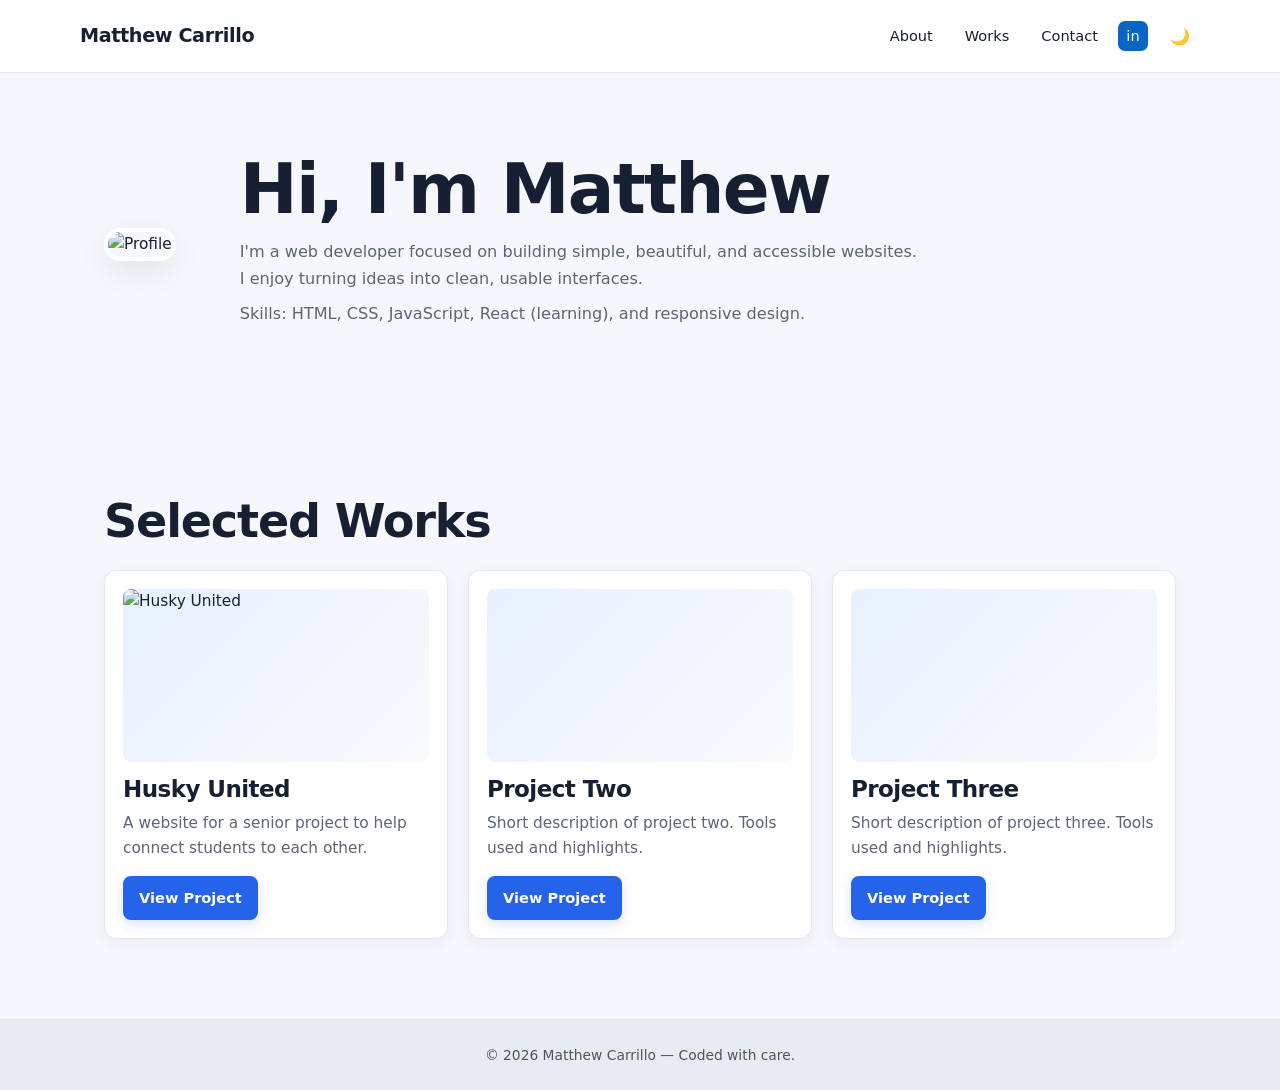
==== index.html @ 6dd51e0e "base update" ====
<!DOCTYPE html>
<html lang="en">
<head>
    <meta charset="UTF-8" />
    <meta name="viewport" content="width=device-width, initial-scale=1.0" />
    <link rel="stylesheet" href="style.css" />
    <title>Matthew Carrillo — Portfolio</title>
</head>
<body>
    <header class="site-header">
        <div class="container header-inner">
            <div class="brand">Matthew Carrillo</div>
            <button id="theme-toggle" class="theme-toggle" aria-label="Toggle theme">🌙</button>
            <button id="nav-toggle" class="nav-toggle" aria-label="Toggle navigation">
                <span class="menu-icon" aria-hidden="true">
                    <span></span>
                    <span></span>
                    <span></span>
                </span>
            </button>
            <nav id="nav-links" class="nav-links">
                <a href="about.html">About</a>
                <a href="#works">Works</a>
                <a href="#contact">Contact</a>
                <a class="linkedin-link" href="https://www.linkedin.com/in/matthew-carrillo-68a561294/" target="_blank" rel="noopener noreferrer" aria-label="LinkedIn profile"><span aria-hidden="true">in</span><span class="sr-only">LinkedIn</span></a>
            </nav>
        </div>
    </header>

    <main>
        <section id="about" class="section about">
            <div class="container about-inner">
                <div class="avatar-wrap">
                    <img src="https://placehold.co/160x160?text=Matthew" alt="Profile" />
                </div>
                <div class="about-text">
                    <h1>Hi, I'm Matthew</h1>
                    <p>I'm a web developer focused on building simple, beautiful, and accessible websites. I enjoy turning ideas into clean, usable interfaces.</p>
                    <p>Skills: HTML, CSS, JavaScript, React (learning), and responsive design.</p>
                </div>
            </div>
        </section>

        <section id="works" class="section works">
            <div class="container">
                <h2>Selected Works</h2>
                <div class="works-grid">
                    <article class="work-card">
                        <div class="work-thumb">
                            <img src="" alt="Husky United" />
                        </div>
                        <h3>Husky United</h3>
                        <p>A website for a senior project to help connect students to each other.</p>
                        <a class="btn" href="project1.html">View Project</a>
                    </article>
                    <article class="work-card">
                        <div class="work-thumb"></div>
                        <h3>Project Two</h3>
                        <p>Short description of project two. Tools used and highlights.</p>
                        <a class="btn" href="project2.html">View Project</a>
                    </article>
                    <article class="work-card">
                        <div class="work-thumb"></div>
                        <h3>Project Three</h3>
                        <p>Short description of project three. Tools used and highlights.</p>
                        <a class="btn" href="project3.html">View Project</a>
                    </article>
                </div>
            </div>
        </section>

        <!-- <section id="contact" class="section contact">
            <div class="container">    figure out how to make a email system
                <h2>Contact</h2>
                <p>If you have any questions or comments, please reach out using the form below or via email: <a href="mailto:matthewcarr1115@gmail.com">matthewcarr1115@gmail.com</a>.</p>
                <form class="contact-form" action="#" method="post" onsubmit="alert('This is a demo form.'); return false;">
                    <label>
                        <span>Name</span>
                        <input type="text" name="name" placeholder="Enter your name" required />
                    </label>
                    <label>
                        <span>Email</span>
                        <input type="email" name="email" placeholder="Enter your email" required />
                    </label>
                    <label>
                        <span>Message</span>
                        <textarea name="message" rows="5" placeholder="Write your message here" required></textarea>
                    </label>
                    <button class="btn" type="submit">Send</button>
                </form>
            </div>
        </section> -->
    </main>

    <footer class="site-footer">
        <div class="container">© <span id="year"></span> Matthew Carrillo — Coded with care.</div>
    </footer>

    <script src="java.js"></script>
    <script>
        document.getElementById('year').textContent = new Date().getFullYear();
    </script>
</body>
</html>
---- style.css ----
/* =========================================================
   MODERN TECH PORTFOLIO
   Light + Dark Theme
   Typography: Space Grotesk + Inter
   ========================================================= */


/* =========================
   COLOR SYSTEM
   ========================= */

:root {
    --bg: #f5f7fa;
    --card: #ffffff;
    --card-hover: #f8fafc;

    --accent: #2563eb;
    --accent-hover: #1d4ed8;
    --accent-soft: rgba(37, 99, 235, 0.08);

    --text: #172033;
    --muted-text: #5b6575;

    --border: #e2e8f0;
    --border-strong: #cbd5e1;

    --footer-bg: #e8ecf2;
    --footer-text: #4b5563;

    --shadow-sm: 0 4px 14px rgba(15, 23, 42, 0.05);
    --shadow-md: 0 10px 30px rgba(15, 23, 42, 0.08);

    --radius-sm: 8px;
    --radius-md: 12px;
    --radius-lg: 16px;

    --transition: 220ms ease;
}

a, a:visited {
    text-decoration: none; /* Optional: removes the underline */
    color: rgb(0, 0, 0); /* Optional: sets the link color */
}

.dark a,
.dark a:visited { /* Optional: sets the link color in dark mode */
    color: white;
}
/* =========================
   DARK THEME
   ========================= */

.dark {
    --bg: #0b1120;
    --card: #151e2e;
    --card-hover: #1a2638;

    --accent: #60a5fa;
    --accent-hover: #93c5fd;
    --accent-soft: rgba(96, 165, 250, 0.10);

    --text: #f8fafc;
    --muted-text: #b8c2d1;

    --border: #263449;
    --border-strong: #34445c;

    --footer-bg: #111827;
    --footer-text: #b8c2d1;

    --shadow-sm: 0 4px 16px rgba(0, 0, 0, 0.18);
    --shadow-md: 0 12px 35px rgba(0, 0, 0, 0.28);
}


/* =========================
   GLOBAL RESET
   ========================= */

* {
    box-sizing: border-box;
}

html,
body {
    height: 100%;
}

html {
    scroll-behavior: smooth;
    scroll-padding-top: 80px;
    font-size: clamp(14px, 1.2vw, 18px);
}

body {
    margin: 0;

    font-family:
        "Inter",
        system-ui,
        -apple-system,
        "Segoe UI",
        Roboto,
        "Helvetica Neue",
        Arial,
        sans-serif;

    background: var(--bg);
    color: var(--text);

    font-size: 1rem;
    line-height: 1.6;

    -webkit-font-smoothing: antialiased;
    text-rendering: optimizeLegibility;

    transition:
        background-color var(--transition),
        color var(--transition);
}


/* =========================
   TYPOGRAPHY
   ========================= */

h1,
h2,
h3,
h4,
.brand {
    font-family:
        "Space Grotesk",
        "Inter",
        system-ui,
        sans-serif;

    color: var(--text);
}

h1,
h2,
h3 {
    letter-spacing: -0.025em;
}

h1 {
    margin: 0 0 1rem;

    font-size: clamp(2.5rem, 6vw, 4.5rem);
    line-height: 1.05;
    font-weight: 700;
}

h2 {
    margin: 0 0 0.75rem;

    font-size: clamp(2rem, 4vw, 3rem);
    line-height: 1.1;
    font-weight: 700;
}

h3 {
    margin: 0 0 0.5rem;

    font-size: clamp(1.25rem, 2vw, 1.5rem);
    line-height: 1.2;
    font-weight: 600;
}

p {
    margin-top: 0;
}


/* =========================
   CONTAINER
   ========================= */

.container {
    width: 100%;
    max-width: 1120px;

    margin: 0 auto;
    padding: 0 24px;
}


/* =========================
   THEME TRANSITIONS
   ========================= */

html,
body,
.site-header,
.site-footer,
.work-card,
.contact-form input,
.contact-form textarea,
.nav-links,
.tech-item,
.project-photo-placeholder {
    transition:
        background-color var(--transition),
        color var(--transition),
        border-color var(--transition),
        box-shadow var(--transition);
}


/* =========================
   HEADER
   ========================= */

.site-header {
    position: sticky;
    top: 0;
    z-index: 40;

    background: rgba(255, 255, 255, 0.88);

    border-bottom: 1px solid var(--border);

    backdrop-filter: blur(14px);
    -webkit-backdrop-filter: blur(14px);
}

.dark .site-header {
    background: rgba(11, 17, 32, 0.88);
}

.header-inner {
    position: relative;

    display: flex;
    align-items: center;

    min-height: 72px;
    padding: 12px 0;
}


/* =========================
   BRAND
   ========================= */

.brand {
    color: var(--text);
    text-decoration: none;

    font-size: clamp(1.05rem, 1.5vw, 1.3rem);
    font-weight: 700;

    letter-spacing: -0.02em;
}

.brand:hover {
    color: var(--accent);
}


/* =========================
   NAVIGATION
   ========================= */

.nav-toggle {
    display: inline-flex;

    align-items: center;
    justify-content: center;

    background: transparent;
    border: 0;

    color: var(--text);

    cursor: pointer;
}

.nav-links {
    display: flex;
    gap: 8px;

    align-items: center;
}

.nav-links a {
    position: relative;

    color: var(--text);

    text-decoration: none;

    padding: 9px 12px;

    border-radius: var(--radius-sm);

    font-size: 0.95rem;
    font-weight: 500;

    transition:
        color var(--transition),
        background-color var(--transition);
}

.nav-links a:hover {
    color: var(--accent);
    background: var(--accent-soft);
}


/* =========================
   LINKEDIN
   ========================= */

.linkedin-link {
    display: inline-flex;

    align-items: center;
    justify-content: center;

    width: 30px;
    height: 30px;

    padding: 0 !important;

    border-radius: 7px !important;

    background: #0a66c2;

    color: #ffffff !important;

    font-weight: 700;
    font-size: 0.9rem;

    transition:
        transform var(--transition),
        background-color var(--transition);
}

.linkedin-link:hover {
    background: #004182 !important;
    color: #ffffff !important;

    transform: translateY(-2px);
}


/* =========================
   THEME TOGGLE
   ========================= */

.theme-toggle {
    display: inline-flex;

    align-items: center;
    justify-content: center;

    width: 40px;
    height: 40px;

    border: 0;
    border-radius: var(--radius-sm);

    background: transparent;

    color: var(--text);

    font-size: 1.05rem;

    cursor: pointer;

    transition:
        background-color var(--transition),
        color var(--transition);
}

.theme-toggle:hover {
    background: var(--accent-soft);
    color: var(--accent);
}


/* =========================
   ACCESSIBILITY
   ========================= */

.sr-only {
    position: absolute;

    width: 1px;
    height: 1px;

    padding: 0;
    margin: -1px;

    overflow: hidden;

    clip: rect(0, 0, 0, 0);

    white-space: nowrap;

    border: 0;
}


/* =========================
   SECTIONS
   ========================= */

.section {
    padding: 80px 0;
}


/* =========================
   ABOUT
   ========================= */

.about-inner {
    display: flex;

    gap: 48px;

    align-items: center;
}

.about-text {
    max-width: 70ch;
}

.about-text h1 {
    margin-bottom: 12px;
}

.about-text p {
    margin: 8px 0;

    color: var(--muted-text);

    line-height: 1.7;

    font-size: clamp(0.95rem, 1.6vw, 1.05rem);
}


/* =========================
   PROFILE IMAGE
   ========================= */

.avatar-wrap img {
    width: 200px;
    height: 200px;

    object-fit: cover;

    border-radius: var(--radius-lg);

    border: 4px solid var(--card);

    box-shadow: var(--shadow-md);

    transition:
        transform var(--transition),
        box-shadow var(--transition);
}

.avatar-wrap img:hover {
    transform: translateY(-4px);

    box-shadow:
        0 16px 35px rgba(15, 23, 42, 0.12);
}


/* =========================
   WORK / PROJECTS
   ========================= */

.works h2,
.contact h2 {
    margin-top: 0;
}

.section.works h2 {
    margin-bottom: 8px;
}

.works-grid {
    display: grid;

    grid-template-columns:
        repeat(auto-fit, minmax(240px, 1fr));

    gap: 20px;

    margin-top: 24px;
}


/* =========================
   PROJECT CARD
   ========================= */

.work-card {
    display: flex;

    flex-direction: column;

    height: 100%;

    padding: 18px;

    background: var(--card);

    border: 1px solid var(--border);

    border-radius: var(--radius-md);

    box-shadow: var(--shadow-sm);

    transition:
        transform var(--transition),
        box-shadow var(--transition),
        border-color var(--transition),
        background-color var(--transition);
}

.work-card:hover {
    transform: translateY(-5px);

    background: var(--card-hover);

    border-color: var(--border-strong);

    box-shadow: var(--shadow-md);
}


/* =========================
   PROJECT THUMBNAIL
   ========================= */

.work-thumb {
    width: 100%;

    aspect-ratio: 16 / 9;

    margin-bottom: 14px;

    border-radius: var(--radius-sm);

    background:
        linear-gradient(
            135deg,
            #e8f0ff,
            #f8fafc
        );

    overflow: hidden;
}

.dark .work-thumb {
    background:
        linear-gradient(
            135deg,
            #17263c,
            #101827
        );
}


/* =========================
   PROJECT CARD TEXT
   ========================= */

.work-card h3 {
    margin-bottom: 8px;
}

.work-card p {
    flex: 1;

    margin-bottom: 16px;

    color: var(--muted-text);

    line-height: 1.6;
}


/* =========================
   BUTTONS
   ========================= */

.btn {
    display: inline-flex;

    align-items: center;
    justify-content: center;

    width: fit-content;

    padding: 10px 16px;

    background: var(--accent);

    color: #ffffff;

    border: 0;
    border-radius: var(--radius-sm);

    text-decoration: none;

    font-size: 0.95rem;
    font-weight: 600;

    cursor: pointer;

    box-shadow:
        0 4px 12px rgba(37, 99, 235, 0.18);

    transition:
        background-color var(--transition),
        transform var(--transition),
        box-shadow var(--transition);
}

.btn:hover {
    background: var(--accent-hover);

    transform: translateY(-2px);

    box-shadow:
        0 8px 18px rgba(37, 99, 235, 0.22);
}

.btn:active {
    transform: translateY(0);
}


/* =========================
   CONTACT
   ========================= */

.contact .container {
    text-align: center;
}

.contact-form {
    display: flex;

    flex-direction: column;

    align-items: stretch;

    gap: 14px;

    max-width: 62ch;

    margin: 20px auto 0;

    padding: 0 8px;
}

.contact-form label {
    display: flex;

    flex-direction: column;

    align-items: flex-start;

    gap: 6px;

    color: var(--text);

    font-size: 0.95rem;
    font-weight: 500;
}

.contact-form input,
.contact-form textarea {
    width: 100%;

    padding: 12px 14px;

    background: var(--card);

    color: var(--text);

    border: 1px solid var(--border-strong);

    border-radius: var(--radius-sm);

    font-family: inherit;
    font-size: 1rem;

    outline: none;

    transition:
        border-color var(--transition),
        box-shadow var(--transition),
        background-color var(--transition);
}

.contact-form textarea {
    min-height: 140px;

    resize: vertical;
}

.contact-form input::placeholder,
.contact-form textarea::placeholder {
    color: var(--muted-text);

    opacity: 0.7;
}

.contact-form input:focus,
.contact-form textarea:focus {
    border-color: var(--accent);

    box-shadow:
        0 0 0 3px var(--accent-soft);
}


/* =========================
   TECHNOLOGIES
   ========================= */

.tech-list {
    display: flex;

    flex-wrap: wrap;

    gap: 8px;

    margin: 16px 0;

    padding: 0;

    list-style: none;
}

.tech-item {
    display: inline-flex;

    align-items: center;

    padding: 7px 12px;

    background: var(--accent-soft);

    color: var(--text);

    border: 1px solid rgba(37, 99, 235, 0.12);

    border-radius: 999px;

    font-size: 0.88rem;
    font-weight: 500;
}

.dark .tech-item {
    border-color: rgba(96, 165, 250, 0.16);
}


/* =========================
   PROJECT DETAIL
   ========================= */

.project-detail {
    display: grid;

    grid-template-columns:
        minmax(0, 1.2fr)
        minmax(220px, 0.8fr);

    gap: 40px;

    align-items: center;

    margin-top: 28px;
}

.project-photo-placeholder {
    width: 100%;

    aspect-ratio: 16 / 9;

    background: var(--card);

    border: 2px dashed var(--border-strong);

    border-radius: var(--radius-md);
}

.project-blurb {
    margin: 0 0 20px;

    color: var(--muted-text);

    font-size: 0.95rem;

    line-height: 1.7;
}


/* =========================
   FOOTER
   ========================= */

.site-footer {
    padding: 24px 0;

    text-align: center;

    background: var(--footer-bg);

    color: var(--footer-text);

    border-top: 1px solid var(--border);

    font-size: 0.9rem;
}


/* =========================
   HAMBURGER MENU
   ========================= */

.menu-icon {
    display: inline-block;

    position: relative;

    width: 22px;
    height: 18px;
}

.menu-icon span {
    position: absolute;

    left: 0;
    right: 0;

    display: block;

    height: 2px;

    background: var(--text);

    border-radius: 2px;

    transition:
        transform var(--transition),
        opacity 180ms ease,
        top var(--transition);
}

.menu-icon span:nth-child(1) {
    top: 0;
}

.menu-icon span:nth-child(2) {
    top: 8px;
}

.menu-icon span:nth-child(3) {
    top: 16px;
}

.nav-toggle.open .menu-icon span:nth-child(1) {
    transform: translateY(8px) rotate(45deg);
}

.nav-toggle.open .menu-icon span:nth-child(2) {
    opacity: 0;
}

.nav-toggle.open .menu-icon span:nth-child(3) {
    transform: translateY(-8px) rotate(-45deg);
}


/* =========================
   TABLET
   ========================= */

@media (min-width: 700px) and (max-width: 999px) {

    #nav-links {
        display: flex;

        flex-direction: row;
    }

    .nav-toggle {
        display: none;
    }

    .nav-links {
        order: 2;

        margin-left: auto;

        align-items: center;
    }

    .theme-toggle {
        order: 3;

        margin-left: 12px;
    }

    .about-inner {
        align-items: flex-start;

        text-align: left;
    }

    .works-grid {
        grid-template-columns: repeat(2, 1fr);
    }

    .avatar-wrap img {
        width: 200px;
        height: 200px;
    }
}


/* =========================
   DESKTOP
   ========================= */

@media (min-width: 1000px) {

    #nav-links {
        display: flex;

        flex-direction: row;
    }

    .nav-toggle {
        display: none;
    }

    .nav-links {
        order: 2;

        margin-left: auto;

        align-items: center;
    }

    .theme-toggle {
        order: 3;

        margin-left: 12px;
    }

    .about-inner {
        gap: 64px;
    }

    .works-grid {
        grid-template-columns: repeat(3, 1fr);
    }

    .avatar-wrap img {
        width: 240px;
        height: 240px;
    }
}


/* =========================
   MOBILE
   ========================= */

@media (max-width: 699px) {

    .container {
        padding: 0 18px;
    }

    .section {
        padding: 64px 0;
    }

    .about-inner {
        flex-direction: column;

        align-items: center;

        text-align: center;
    }

    .about-text {
        padding-top: 12px;
    }

    .avatar-wrap img {
        width: 130px;
        height: 130px;
    }

    .site-header {
        padding: 8px 0;
    }

    .header-inner {
        min-height: 64px;

        padding: 0 8px;
    }

    .nav-toggle {
        position: absolute;

        right: 8px;
        top: 50%;

        transform: translateY(-50%);

        z-index: 60;

        width: 46px;
        height: 46px;

        border-radius: var(--radius-sm);

        font-size: 1.5rem;
    }

    .theme-toggle {
        position: absolute;

        right: 64px;
        top: 50%;

        transform: translateY(-50%);

        width: 40px;
        height: 40px;
    }

    #nav-links {
        position: absolute;

        left: 0;
        right: 0;
        top: 100%;

        display: flex;

        flex-direction: column;

        width: 100%;

        max-height: 0;

        padding: 0;

        overflow: hidden;

        opacity: 0;

        transform: translateY(-6px);

        background: var(--card);

        border-bottom: 1px solid var(--border);

        box-shadow: var(--shadow-md);

        z-index: 50;

        transition:
            max-height var(--transition),
            opacity var(--transition),
            transform var(--transition);
    }

    #nav-links.open {
        max-height: 420px;

        padding: 12px 0;

        opacity: 1;

        transform: translateY(0);
    }

    .nav-links a {
        display: block;

        width: 100%;

        padding: 14px 20px;

        font-size: 1rem;
    }

    .nav-links a.linkedin-link {
        display: inline-flex;

        width: 30px;

        align-self: center;

        padding: 0 !important;
    }

    .works-grid {
        grid-template-columns: 1fr;
    }

    .contact .container {
        padding: 0 18px;

        text-align: center;
    }

    .site-header.nav-open .brand {
        display: none;
    }

    .project-detail {
        grid-template-columns: 1fr;

        gap: 24px;
    }

    h1 {
        font-size: clamp(2.35rem, 12vw, 3.2rem);
    }
}


/* =========================
   DARK MODE REFINEMENTS
   ========================= */

.dark .work-card {
    box-shadow: var(--shadow-sm);
}

.dark .work-card:hover {
    box-shadow: var(--shadow-md);
}

.dark .nav-links a:hover {
    background: var(--accent-soft);

    color: var(--accent);
}


/* =========================
   REDUCED MOTION
   ========================= */

@media (prefers-reduced-motion: reduce) {

    html {
        scroll-behavior: auto;
    }

    *,
    *::before,
    *::after {
        transition-duration: 0.01ms !important;
        animation-duration: 0.01ms !important;
        animation-iteration-count: 1 !important;
    }
}
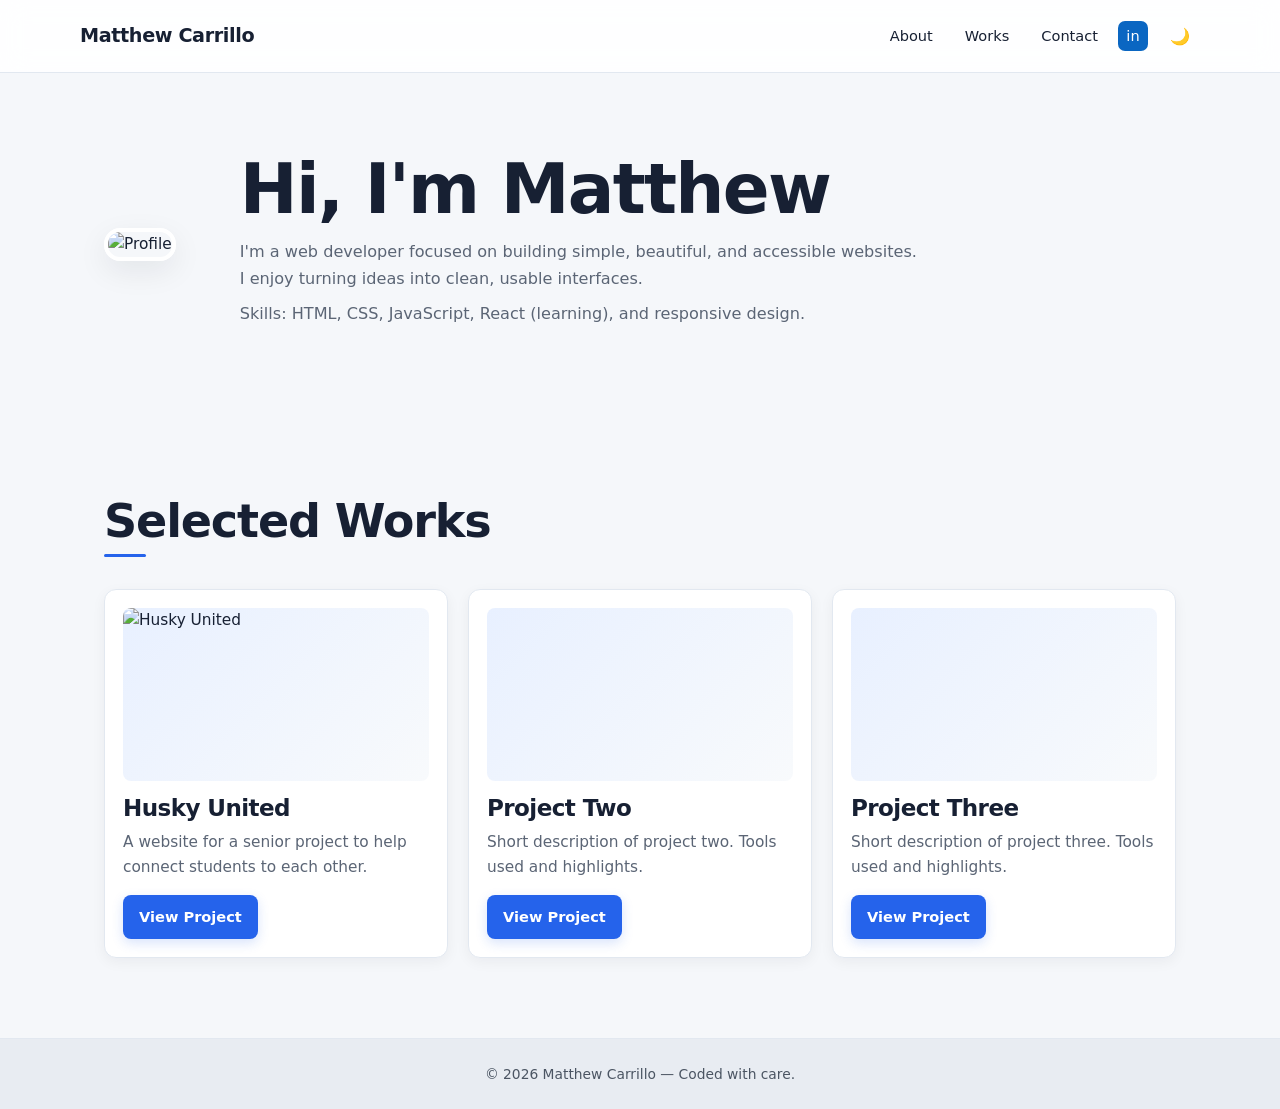
==== commit fa4c357a: "prettier fix" ====
--- a/index.html
+++ b/index.html
@@ -1,75 +1,110 @@
-<!DOCTYPE html>
+<!doctype html>
 <html lang="en">
-<head>
+  <head>
     <meta charset="UTF-8" />
     <meta name="viewport" content="width=device-width, initial-scale=1.0" />
     <link rel="stylesheet" href="style.css" />
     <title>Matthew Carrillo — Portfolio</title>
-</head>
-<body>
+  </head>
+  <body>
     <header class="site-header">
-        <div class="container header-inner">
-            <div class="brand">Matthew Carrillo</div>
-            <button id="theme-toggle" class="theme-toggle" aria-label="Toggle theme">🌙</button>
-            <button id="nav-toggle" class="nav-toggle" aria-label="Toggle navigation">
-                <span class="menu-icon" aria-hidden="true">
-                    <span></span>
-                    <span></span>
-                    <span></span>
-                </span>
-            </button>
-            <nav id="nav-links" class="nav-links">
-                <a href="about.html">About</a>
-                <a href="#works">Works</a>
-                <a href="#contact">Contact</a>
-                <a class="linkedin-link" href="https://www.linkedin.com/in/matthew-carrillo-68a561294/" target="_blank" rel="noopener noreferrer" aria-label="LinkedIn profile"><span aria-hidden="true">in</span><span class="sr-only">LinkedIn</span></a>
-            </nav>
-        </div>
+      <div class="container header-inner">
+        <div class="brand">Matthew Carrillo</div>
+        <button
+          id="theme-toggle"
+          class="theme-toggle"
+          aria-label="Toggle theme"
+        >
+          🌙
+        </button>
+        <button
+          id="nav-toggle"
+          class="nav-toggle"
+          aria-label="Toggle navigation"
+        >
+          <span class="menu-icon" aria-hidden="true">
+            <span></span>
+            <span></span>
+            <span></span>
+          </span>
+        </button>
+        <nav id="nav-links" class="nav-links">
+          <a href="about.html">About</a>
+          <a href="#works">Works</a>
+          <a href="#contact">Contact</a>
+          <a
+            class="linkedin-link"
+            href="https://www.linkedin.com/in/matthew-carrillo-68a561294/"
+            target="_blank"
+            rel="noopener noreferrer"
+            aria-label="LinkedIn profile"
+            ><span aria-hidden="true">in</span
+            ><span class="sr-only">LinkedIn</span></a
+          >
+        </nav>
+      </div>
     </header>
 
     <main>
-        <section id="about" class="section about">
-            <div class="container about-inner">
-                <div class="avatar-wrap">
-                    <img src="https://placehold.co/160x160?text=Matthew" alt="Profile" />
-                </div>
-                <div class="about-text">
-                    <h1>Hi, I'm Matthew</h1>
-                    <p>I'm a web developer focused on building simple, beautiful, and accessible websites. I enjoy turning ideas into clean, usable interfaces.</p>
-                    <p>Skills: HTML, CSS, JavaScript, React (learning), and responsive design.</p>
-                </div>
-            </div>
-        </section>
+      <section id="about" class="section about">
+        <div class="container about-inner">
+          <div class="avatar-wrap">
+            <img
+              src="https://placehold.co/160x160?text=Matthew"
+              alt="Profile"
+            />
+          </div>
+          <div class="about-text">
+            <h1>Hi, I'm Matthew</h1>
+            <p>
+              I'm a web developer focused on building simple, beautiful, and
+              accessible websites. I enjoy turning ideas into clean, usable
+              interfaces.
+            </p>
+            <p>
+              Skills: HTML, CSS, JavaScript, React (learning), and responsive
+              design.
+            </p>
+          </div>
+        </div>
+      </section>
 
-        <section id="works" class="section works">
-            <div class="container">
-                <h2>Selected Works</h2>
-                <div class="works-grid">
-                    <article class="work-card">
-                        <div class="work-thumb">
-                            <img src="" alt="Husky United" />
-                        </div>
-                        <h3>Husky United</h3>
-                        <p>A website for a senior project to help connect students to each other.</p>
-                        <a class="btn" href="project1.html">View Project</a>
-                    </article>
-                    <article class="work-card">
-                        <div class="work-thumb"></div>
-                        <h3>Project Two</h3>
-                        <p>Short description of project two. Tools used and highlights.</p>
-                        <a class="btn" href="project2.html">View Project</a>
-                    </article>
-                    <article class="work-card">
-                        <div class="work-thumb"></div>
-                        <h3>Project Three</h3>
-                        <p>Short description of project three. Tools used and highlights.</p>
-                        <a class="btn" href="project3.html">View Project</a>
-                    </article>
-                </div>
-            </div>
-        </section>
+      <section id="works" class="section works">
+        <div class="container">
+          <h2>Selected Works</h2>
+          <div class="works-grid">
+            <article class="work-card">
+              <div class="work-thumb">
+                <img src="" alt="Husky United" />
+              </div>
+              <h3>Husky United</h3>
+              <p>
+                A website for a senior project to help connect students to each
+                other.
+              </p>
+              <a class="btn" href="project1.html">View Project</a>
+            </article>
+            <article class="work-card">
+              <div class="work-thumb"></div>
+              <h3>Project Two</h3>
+              <p>
+                Short description of project two. Tools used and highlights.
+              </p>
+              <a class="btn" href="project2.html">View Project</a>
+            </article>
+            <article class="work-card">
+              <div class="work-thumb"></div>
+              <h3>Project Three</h3>
+              <p>
+                Short description of project three. Tools used and highlights.
+              </p>
+              <a class="btn" href="project3.html">View Project</a>
+            </article>
+          </div>
+        </div>
+      </section>
 
-        <!-- <section id="contact" class="section contact">
+      <!-- <section id="contact" class="section contact">
             <div class="container">    figure out how to make a email system
                 <h2>Contact</h2>
                 <p>If you have any questions or comments, please reach out using the form below or via email: <a href="mailto:matthewcarr1115@gmail.com">matthewcarr1115@gmail.com</a>.</p>
@@ -93,12 +128,14 @@
     </main>
 
     <footer class="site-footer">
-        <div class="container">© <span id="year"></span> Matthew Carrillo — Coded with care.</div>
+      <div class="container">
+        © <span id="year"></span> Matthew Carrillo — Coded with care.
+      </div>
     </footer>
 
     <script src="java.js"></script>
     <script>
-        document.getElementById('year').textContent = new Date().getFullYear();
+      document.getElementById("year").textContent = new Date().getFullYear();
     </script>
-</body>
-</html>+  </body>
+</html>
--- a/style.css
+++ b/style.css
@@ -1,195 +1,213 @@
-
 /* =========================================================
    MODERN TECH PORTFOLIO
    Light + Dark Theme
    Typography: Space Grotesk + Inter
    ========================================================= */
 
-
-/* =========================
+/* =========================================================
    COLOR SYSTEM
-   ========================= */
+   ========================================================= */
 
 :root {
-    --bg: #f5f7fa;
-    --card: #ffffff;
-    --card-hover: #f8fafc;
-
-    --accent: #2563eb;
-    --accent-hover: #1d4ed8;
-    --accent-soft: rgba(37, 99, 235, 0.08);
-
-    --text: #172033;
-    --muted-text: #5b6575;
-
-    --border: #e2e8f0;
-    --border-strong: #cbd5e1;
-
-    --footer-bg: #e8ecf2;
-    --footer-text: #4b5563;
-
-    --shadow-sm: 0 4px 14px rgba(15, 23, 42, 0.05);
-    --shadow-md: 0 10px 30px rgba(15, 23, 42, 0.08);
-
-    --radius-sm: 8px;
-    --radius-md: 12px;
-    --radius-lg: 16px;
-
-    --transition: 220ms ease;
-}
-
-a, a:visited {
-    text-decoration: none; /* Optional: removes the underline */
-    color: rgb(0, 0, 0); /* Optional: sets the link color */
+  --bg: #f5f7fa;
+  --card: #ffffff;
+  --card-hover: #f8fafc;
+
+  --accent: #2563eb;
+  --accent-hover: #1d4ed8;
+  --accent-soft: rgba(37, 99, 235, 0.08);
+
+  --text: #172033;
+  --muted-text: #5b6575;
+
+  --border: #e2e8f0;
+  --border-strong: #cbd5e1;
+
+  --footer-bg: #e8ecf2;
+  --footer-text: #4b5563;
+
+  --shadow-sm: 0 4px 14px rgba(15, 23, 42, 0.05);
+  --shadow-md: 0 10px 30px rgba(15, 23, 42, 0.08);
+
+  --radius-sm: 8px;
+  --radius-md: 12px;
+  --radius-lg: 16px;
+
+  --transition: 220ms ease;
+}
+
+/* =========================================================
+   LINKS
+   ========================================================= */
+
+a,
+a:visited {
+  text-decoration: none;
+  color: #000000;
 }
 
 .dark a,
-.dark a:visited { /* Optional: sets the link color in dark mode */
-    color: white;
-}
-/* =========================
+.dark a:visited {
+  color: #ffffff;
+}
+
+/* =========================================================
    DARK THEME
-   ========================= */
+   ========================================================= */
 
 .dark {
-    --bg: #0b1120;
-    --card: #151e2e;
-    --card-hover: #1a2638;
-
-    --accent: #60a5fa;
-    --accent-hover: #93c5fd;
-    --accent-soft: rgba(96, 165, 250, 0.10);
-
-    --text: #f8fafc;
-    --muted-text: #b8c2d1;
-
-    --border: #263449;
-    --border-strong: #34445c;
-
-    --footer-bg: #111827;
-    --footer-text: #b8c2d1;
-
-    --shadow-sm: 0 4px 16px rgba(0, 0, 0, 0.18);
-    --shadow-md: 0 12px 35px rgba(0, 0, 0, 0.28);
-}
-
-
-/* =========================
+  --bg: #0b1120;
+  --card: #151e2e;
+  --card-hover: #1a2638;
+
+  --accent: #60a5fa;
+  --accent-hover: #93c5fd;
+  --accent-soft: rgba(96, 165, 250, 0.1);
+
+  --text: #f8fafc;
+  --muted-text: #b8c2d1;
+
+  --border: #263449;
+  --border-strong: #34445c;
+
+  --footer-bg: #111827;
+  --footer-text: #b8c2d1;
+
+  --shadow-sm: 0 4px 16px rgba(0, 0, 0, 0.18);
+  --shadow-md: 0 12px 35px rgba(0, 0, 0, 0.28);
+}
+
+/* =========================================================
    GLOBAL RESET
-   ========================= */
+   ========================================================= */
 
 * {
-    box-sizing: border-box;
+  box-sizing: border-box;
 }
 
 html,
 body {
-    height: 100%;
+  height: 100%;
 }
 
 html {
-    scroll-behavior: smooth;
-    scroll-padding-top: 80px;
-    font-size: clamp(14px, 1.2vw, 18px);
+  scroll-behavior: smooth;
+  scroll-padding-top: 80px;
+  font-size: clamp(14px, 1.2vw, 18px);
 }
 
 body {
-    margin: 0;
-
-    font-family:
-        "Inter",
-        system-ui,
-        -apple-system,
-        "Segoe UI",
-        Roboto,
-        "Helvetica Neue",
-        Arial,
-        sans-serif;
-
-    background: var(--bg);
-    color: var(--text);
-
-    font-size: 1rem;
-    line-height: 1.6;
-
-    -webkit-font-smoothing: antialiased;
-    text-rendering: optimizeLegibility;
-
-    transition:
-        background-color var(--transition),
-        color var(--transition);
-}
-
-
-/* =========================
+  margin: 0;
+
+  font-family:
+    "Inter",
+    system-ui,
+    -apple-system,
+    "Segoe UI",
+    Roboto,
+    "Helvetica Neue",
+    Arial,
+    sans-serif;
+
+  background: var(--bg);
+  color: var(--text);
+
+  font-size: 1rem;
+  line-height: 1.6;
+
+  -webkit-font-smoothing: antialiased;
+  text-rendering: optimizeLegibility;
+
+  transition:
+    background-color var(--transition),
+    color var(--transition);
+}
+
+/* =========================================
+   STICKY FOOTER
+   Keeps the footer at the bottom of
+   short pages, including mobile.
+   ========================================= */
+
+html,
+body {
+    min-height: 100%;
+}
+
+body {
+    min-height: 100vh;
+    display: flex;
+    flex-direction: column;
+}
+
+main {
+    flex: 1;
+}
+
+
+/* =========================================================
    TYPOGRAPHY
-   ========================= */
+   ========================================================= */
 
 h1,
 h2,
 h3,
 h4,
 .brand {
-    font-family:
-        "Space Grotesk",
-        "Inter",
-        system-ui,
-        sans-serif;
-
-    color: var(--text);
+  font-family: "Space Grotesk", "Inter", system-ui, sans-serif;
+
+  color: var(--text);
 }
 
 h1,
 h2,
 h3 {
-    letter-spacing: -0.025em;
+  letter-spacing: -0.025em;
 }
 
 h1 {
-    margin: 0 0 1rem;
-
-    font-size: clamp(2.5rem, 6vw, 4.5rem);
-    line-height: 1.05;
-    font-weight: 700;
+  margin: 0 0 1rem;
+
+  font-size: clamp(2.5rem, 6vw, 4.5rem);
+  line-height: 1.05;
+  font-weight: 700;
 }
 
 h2 {
-    margin: 0 0 0.75rem;
-
-    font-size: clamp(2rem, 4vw, 3rem);
-    line-height: 1.1;
-    font-weight: 700;
+  margin: 0 0 0.75rem;
+
+  font-size: clamp(2rem, 4vw, 3rem);
+  line-height: 1.1;
+  font-weight: 700;
 }
 
 h3 {
-    margin: 0 0 0.5rem;
-
-    font-size: clamp(1.25rem, 2vw, 1.5rem);
-    line-height: 1.2;
-    font-weight: 600;
+  margin: 0 0 0.5rem;
+
+  font-size: clamp(1.25rem, 2vw, 1.5rem);
+  line-height: 1.2;
+  font-weight: 600;
 }
 
 p {
-    margin-top: 0;
-}
-
-
-/* =========================
+  margin-top: 0;
+}
+
+/* =========================================================
    CONTAINER
-   ========================= */
+   ========================================================= */
 
 .container {
-    width: 100%;
-    max-width: 1120px;
-
-    margin: 0 auto;
-    padding: 0 24px;
-}
-
-
-/* =========================
+  width: 100%;
+  max-width: 1120px;
+
+  margin: 0 auto;
+  padding: 0 24px;
+}
+
+/* =========================================================
    THEME TRANSITIONS
-   ========================= */
+   ========================================================= */
 
 html,
 body,
@@ -201,982 +219,1581 @@
 .nav-links,
 .tech-item,
 .project-photo-placeholder {
-    transition:
-        background-color var(--transition),
-        color var(--transition),
-        border-color var(--transition),
-        box-shadow var(--transition);
-}
-
-
-/* =========================
+  transition:
+    background-color var(--transition),
+    color var(--transition),
+    border-color var(--transition),
+    box-shadow var(--transition);
+}
+
+/* =========================================================
    HEADER
-   ========================= */
+   ========================================================= */
 
 .site-header {
-    position: sticky;
-    top: 0;
-    z-index: 40;
-
-    background: rgba(255, 255, 255, 0.88);
-
-    border-bottom: 1px solid var(--border);
-
-    backdrop-filter: blur(14px);
-    -webkit-backdrop-filter: blur(14px);
+  position: sticky;
+  top: 0;
+
+  z-index: 40;
+
+  background: rgba(255, 255, 255, 0.88);
+
+  border-bottom: 1px solid var(--border);
+
+  backdrop-filter: blur(14px);
+  -webkit-backdrop-filter: blur(14px);
 }
 
 .dark .site-header {
-    background: rgba(11, 17, 32, 0.88);
+  background: rgba(11, 17, 32, 0.88);
 }
 
 .header-inner {
-    position: relative;
-
+  position: relative;
+
+  display: flex;
+  align-items: center;
+
+  min-height: 72px;
+  padding: 12px 0;
+}
+
+/* =========================================================
+   BRAND
+   ========================================================= */
+
+.brand {
+  color: var(--text);
+
+  text-decoration: none;
+
+  font-size: clamp(1.05rem, 1.5vw, 1.3rem);
+  font-weight: 700;
+
+  letter-spacing: -0.02em;
+
+  transition: color var(--transition);
+}
+
+.brand:hover {
+  color: var(--accent);
+}
+
+/* =========================================================
+   NAVIGATION
+   ========================================================= */
+
+.nav-toggle {
+  display: inline-flex;
+
+  align-items: center;
+  justify-content: center;
+
+  background: transparent;
+  border: 0;
+
+  color: var(--text);
+
+  cursor: pointer;
+}
+
+.nav-links {
+  display: flex;
+
+  gap: 8px;
+
+  align-items: center;
+}
+
+.nav-links a {
+  position: relative;
+
+  color: var(--text);
+
+  text-decoration: none;
+
+  padding: 9px 12px;
+
+  border-radius: var(--radius-sm);
+
+  font-size: 0.95rem;
+  font-weight: 500;
+
+  transition:
+    color var(--transition),
+    background-color var(--transition),
+    transform var(--transition);
+}
+
+.nav-links a:hover {
+  color: var(--accent);
+  background: var(--accent-soft);
+}
+
+/* =========================================================
+   LINKEDIN
+   ========================================================= */
+
+.linkedin-link {
+  display: inline-flex;
+
+  align-items: center;
+  justify-content: center;
+
+  width: 30px;
+  height: 30px;
+
+  padding: 0 !important;
+
+  border-radius: 7px !important;
+
+  background: #0a66c2;
+  color: #ffffff !important;
+
+  font-weight: 700;
+  font-size: 0.9rem;
+
+  transition:
+    transform var(--transition),
+    background-color var(--transition);
+}
+
+.linkedin-link:hover {
+  background: #004182 !important;
+  color: #ffffff !important;
+
+  transform: translateY(-3px) scale(1.05);
+}
+
+/* =========================================================
+   THEME TOGGLE
+   ========================================================= */
+
+.theme-toggle {
+  display: inline-flex;
+
+  align-items: center;
+  justify-content: center;
+
+  width: 40px;
+  height: 40px;
+
+  border: 0;
+  border-radius: var(--radius-sm);
+
+  background: transparent;
+  color: var(--text);
+
+  font-size: 1.05rem;
+
+  cursor: pointer;
+
+  transition:
+    transform 300ms ease,
+    background-color var(--transition),
+    color var(--transition);
+}
+
+.theme-toggle:hover {
+  background: var(--accent-soft);
+  color: var(--accent);
+
+  transform: rotate(18deg) scale(1.08);
+}
+
+/* =========================================================
+   ACCESSIBILITY
+   ========================================================= */
+
+.sr-only {
+  position: absolute;
+
+  width: 1px;
+  height: 1px;
+
+  padding: 0;
+  margin: -1px;
+
+  overflow: hidden;
+
+  clip: rect(0, 0, 0, 0);
+
+  white-space: nowrap;
+
+  border: 0;
+}
+
+/* =========================================================
+   SECTIONS
+   ========================================================= */
+
+.section {
+  padding: 80px 0;
+}
+
+/* =========================================================
+   ABOUT / HERO
+   ========================================================= */
+
+.about-inner {
+  display: flex;
+
+  gap: 48px;
+
+  align-items: center;
+
+  animation: heroFadeUp 0.8s ease both;
+}
+
+.about-text {
+  max-width: 70ch;
+}
+
+.about-text h1 {
+  margin-bottom: 12px;
+
+  animation: heroTitle 0.8s ease both;
+}
+
+.about-text p {
+  margin: 8px 0;
+
+  color: var(--muted-text);
+
+  line-height: 1.7;
+
+  font-size: clamp(0.95rem, 1.6vw, 1.05rem);
+
+  animation: heroText 0.8s ease both;
+}
+
+.about-text p:nth-of-type(2) {
+  animation-delay: 0.12s;
+}
+
+/* =========================================================
+   PROFILE IMAGE
+   ========================================================= */
+
+.avatar-wrap {
+  animation: profileAppear 0.8s ease 0.15s both;
+}
+
+.avatar-wrap img {
+  width: 200px;
+  height: 200px;
+
+  object-fit: cover;
+
+  border-radius: var(--radius-lg);
+  border: 4px solid var(--card);
+
+  box-shadow: var(--shadow-md);
+
+  transition:
+    transform 350ms ease,
+    box-shadow 350ms ease;
+}
+
+.avatar-wrap img:hover {
+  transform: translateY(-7px) scale(1.025);
+
+  box-shadow: 0 18px 40px rgba(15, 23, 42, 0.16);
+}
+
+/* =========================================================
+   WORK / PROJECTS
+   ========================================================= */
+
+.works h2,
+.contact h2 {
+  margin-top: 0;
+}
+
+.section.works h2 {
+  margin-bottom: 8px;
+}
+
+.works-grid {
+  display: grid;
+
+  grid-template-columns: repeat(auto-fit, minmax(240px, 1fr));
+
+  gap: 20px;
+
+  margin-top: 24px;
+}
+
+/* =========================================================
+   WORK SECTION TITLE ANIMATION
+   ========================================================= */
+
+.works h2 {
+  position: relative;
+  display: inline-block;
+}
+
+.works h2::after {
+  content: "";
+
+  display: block;
+
+  width: 42px;
+  height: 3px;
+
+  margin-top: 8px;
+
+  background: var(--accent);
+
+  border-radius: 999px;
+
+  transition: width 350ms ease;
+}
+
+.works h2:hover::after {
+  width: 85px;
+}
+
+/* =========================================================
+   PROJECT CARD
+   ========================================================= */
+
+.work-card {
+  display: flex;
+
+  flex-direction: column;
+
+  height: 100%;
+
+  padding: 18px;
+
+  background: var(--card);
+
+  border: 1px solid var(--border);
+
+  border-radius: var(--radius-md);
+
+  box-shadow: var(--shadow-sm);
+
+  opacity: 0;
+
+  animation: cardAppear 0.65s ease forwards;
+
+  transition:
+    transform 300ms ease,
+    box-shadow 300ms ease,
+    border-color 300ms ease,
+    background-color 300ms ease;
+}
+
+.work-card:nth-child(1) {
+  animation-delay: 0.15s;
+}
+
+.work-card:nth-child(2) {
+  animation-delay: 0.28s;
+}
+
+.work-card:nth-child(3) {
+  animation-delay: 0.41s;
+}
+
+.work-card:hover {
+  transform: translateY(-8px);
+
+  background: var(--card-hover);
+
+  border-color: var(--border-strong);
+
+  box-shadow: var(--shadow-md);
+}
+
+/* =========================================================
+   PROJECT THUMBNAIL
+   Clean lift + glow effect
+   ========================================================= */
+
+.work-thumb {
+  position: relative;
+
+  width: 100%;
+
+  aspect-ratio: 16 / 9;
+
+  margin-bottom: 14px;
+
+  border-radius: var(--radius-sm);
+
+  background: linear-gradient(135deg, #e8f0ff, #f8fafc);
+
+  overflow: hidden;
+
+  isolation: isolate;
+
+  transition:
+    transform 350ms ease,
+    box-shadow 350ms ease;
+}
+
+.dark .work-thumb {
+  background: linear-gradient(135deg, #17263c, #101827);
+}
+
+/* Soft glow behind image */
+
+.work-thumb::before {
+  content: "";
+
+  position: absolute;
+
+  inset: 8px;
+
+  background: var(--accent);
+
+  border-radius: var(--radius-sm);
+
+  opacity: 0;
+
+  filter: blur(18px);
+
+  transform: scale(0.92);
+
+  transition:
+    opacity 400ms ease,
+    transform 400ms ease;
+}
+
+/* Image */
+
+.work-thumb img {
+  display: block;
+
+  width: 100%;
+  height: 100%;
+
+  object-fit: cover;
+
+  position: relative;
+
+  z-index: 2;
+
+  border-radius: var(--radius-sm);
+
+  transition:
+    transform 400ms ease,
+    box-shadow 400ms ease;
+}
+
+/* Thumbnail hover */
+
+.work-card:hover .work-thumb {
+  transform: translateY(-3px);
+}
+
+.work-card:hover .work-thumb::before {
+  opacity: 0.35;
+
+  transform: scale(1);
+}
+
+.work-card:hover .work-thumb img {
+  transform: scale(1.045);
+
+  box-shadow: 0 8px 25px rgba(37, 99, 235, 0.18);
+}
+
+/* =========================================================
+   PROJECT CARD TEXT
+   ========================================================= */
+
+.work-card h3 {
+  margin-bottom: 8px;
+}
+
+.work-card p {
+  flex: 1;
+
+  margin-bottom: 16px;
+
+  color: var(--muted-text);
+
+  line-height: 1.6;
+}
+
+/* =========================================================
+   BUTTONS
+   ========================================================= */
+
+.btn {
+  display: inline-flex;
+
+  align-items: center;
+  justify-content: center;
+
+  width: fit-content;
+
+  padding: 10px 16px;
+
+  background: var(--accent);
+
+  color: #ffffff;
+
+  border: 0;
+
+  border-radius: var(--radius-sm);
+
+  text-decoration: none;
+
+  font-size: 0.95rem;
+  font-weight: 600;
+
+  cursor: pointer;
+
+  box-shadow: 0 4px 12px rgba(37, 99, 235, 0.18);
+
+  transition:
+    background-color 200ms ease,
+    transform 200ms ease,
+    box-shadow 200ms ease;
+}
+
+.btn:hover {
+  background: var(--accent-hover);
+
+  transform: translateY(-3px);
+
+  box-shadow: 0 8px 18px rgba(37, 99, 235, 0.22);
+}
+
+.btn:active {
+  transform: translateY(0) scale(0.98);
+}
+
+/* =========================================================
+   CONTACT
+   ========================================================= */
+
+.contact .container {
+  text-align: center;
+}
+
+.contact-form {
+  display: flex;
+
+  flex-direction: column;
+
+  align-items: stretch;
+
+  gap: 14px;
+
+  max-width: 62ch;
+
+  margin: 20px auto 0;
+
+  padding: 0 8px;
+}
+
+.contact-form label {
+  display: flex;
+
+  flex-direction: column;
+
+  align-items: flex-start;
+
+  gap: 6px;
+
+  color: var(--text);
+
+  font-size: 0.95rem;
+  font-weight: 500;
+}
+
+.contact-form input,
+.contact-form textarea {
+  width: 100%;
+
+  padding: 12px 14px;
+
+  background: var(--card);
+
+  color: var(--text);
+
+  border: 1px solid var(--border-strong);
+
+  border-radius: var(--radius-sm);
+
+  font-family: inherit;
+  font-size: 1rem;
+
+  outline: none;
+
+  transition:
+    border-color var(--transition),
+    box-shadow var(--transition),
+    background-color var(--transition);
+}
+
+.contact-form textarea {
+  min-height: 140px;
+
+  resize: vertical;
+}
+
+.contact-form input::placeholder,
+.contact-form textarea::placeholder {
+  color: var(--muted-text);
+
+  opacity: 0.7;
+}
+
+.contact-form input:focus,
+.contact-form textarea:focus {
+  border-color: var(--accent);
+
+  box-shadow: 0 0 0 3px var(--accent-soft);
+}
+
+/* =========================================================
+   TECHNOLOGIES
+   ========================================================= */
+
+.tech-list {
+  display: flex;
+
+  flex-wrap: wrap;
+
+  gap: 8px;
+
+  margin: 16px 0;
+
+  padding: 0;
+
+  list-style: none;
+}
+
+.tech-item {
+  display: inline-flex;
+
+  align-items: center;
+
+  padding: 7px 12px;
+
+  background: var(--accent-soft);
+
+  color: var(--text);
+
+  border: 1px solid rgba(37, 99, 235, 0.12);
+
+  border-radius: 999px;
+
+  font-size: 0.88rem;
+  font-weight: 500;
+}
+
+.dark .tech-item {
+  border-color: rgba(96, 165, 250, 0.16);
+}
+
+/* =========================================================
+   PROJECT DETAIL
+   ========================================================= */
+
+.project-detail {
+  display: grid;
+
+  grid-template-columns:
+    minmax(0, 1.2fr)
+    minmax(220px, 0.8fr);
+
+  gap: 40px;
+
+  align-items: center;
+
+  margin-top: 28px;
+}
+
+.project-photo-placeholder {
+  width: 100%;
+
+  aspect-ratio: 16 / 9;
+
+  background: var(--card);
+
+  border: 2px dashed var(--border-strong);
+
+  border-radius: var(--radius-md);
+}
+
+.project-blurb {
+  margin: 0 0 20px;
+
+  color: var(--muted-text);
+
+  font-size: 0.95rem;
+
+  line-height: 1.7;
+}
+
+/* =========================================================
+   FOOTER
+   ========================================================= */
+
+.site-footer {
+  padding: 24px 0;
+
+  text-align: center;
+
+  background: var(--footer-bg);
+
+  color: var(--footer-text);
+
+  border-top: 1px solid var(--border);
+
+  font-size: 0.9rem;
+}
+
+/* =========================================================
+   HAMBURGER MENU
+   ========================================================= */
+
+.menu-icon {
+  display: inline-block;
+
+  position: relative;
+
+  width: 22px;
+  height: 18px;
+}
+
+.menu-icon span {
+  position: absolute;
+
+  left: 0;
+  right: 0;
+
+  display: block;
+
+  height: 2px;
+
+  background: var(--text);
+
+  border-radius: 2px;
+
+  transition:
+    transform var(--transition),
+    opacity 180ms ease,
+    top var(--transition);
+}
+
+.menu-icon span:nth-child(1) {
+  top: 0;
+}
+
+.menu-icon span:nth-child(2) {
+  top: 8px;
+}
+
+.menu-icon span:nth-child(3) {
+  top: 16px;
+}
+
+.nav-toggle.open .menu-icon span:nth-child(1) {
+  transform: translateY(8px) rotate(45deg);
+}
+
+.nav-toggle.open .menu-icon span:nth-child(2) {
+  opacity: 0;
+}
+
+.nav-toggle.open .menu-icon span:nth-child(3) {
+  transform: translateY(-8px) rotate(-45deg);
+}
+
+/* =========================================================
+   TABLET
+   ========================================================= */
+
+@media (min-width: 700px) and (max-width: 999px) {
+  #nav-links {
     display: flex;
+
+    flex-direction: row;
+  }
+
+  .nav-toggle {
+    display: none;
+  }
+
+  .nav-links {
+    order: 2;
+
+    margin-left: auto;
+
     align-items: center;
-
-    min-height: 72px;
-    padding: 12px 0;
-}
-
-
-/* =========================
-   BRAND
-   ========================= */
-
-.brand {
-    color: var(--text);
-    text-decoration: none;
-
-    font-size: clamp(1.05rem, 1.5vw, 1.3rem);
-    font-weight: 700;
-
-    letter-spacing: -0.02em;
-}
-
-.brand:hover {
-    color: var(--accent);
-}
-
-
-/* =========================
-   NAVIGATION
-   ========================= */
-
-.nav-toggle {
-    display: inline-flex;
+  }
+
+  .theme-toggle {
+    order: 3;
+
+    margin-left: 12px;
+  }
+
+  .about-inner {
+    align-items: flex-start;
+
+    text-align: left;
+  }
+
+  .works-grid {
+    grid-template-columns: repeat(2, 1fr);
+  }
+
+  .avatar-wrap img {
+    width: 200px;
+    height: 200px;
+  }
+}
+
+/* =========================================================
+   DESKTOP
+   ========================================================= */
+
+@media (min-width: 1000px) {
+  #nav-links {
+    display: flex;
+
+    flex-direction: row;
+  }
+
+  .nav-toggle {
+    display: none;
+  }
+
+  .nav-links {
+    order: 2;
+
+    margin-left: auto;
 
     align-items: center;
-    justify-content: center;
-
-    background: transparent;
-    border: 0;
-
-    color: var(--text);
-
-    cursor: pointer;
-}
-
-.nav-links {
-    display: flex;
-    gap: 8px;
+  }
+
+  .theme-toggle {
+    order: 3;
+
+    margin-left: 12px;
+  }
+
+  .about-inner {
+    gap: 64px;
+  }
+
+  .works-grid {
+    grid-template-columns: repeat(3, 1fr);
+  }
+
+  .avatar-wrap img {
+    width: 240px;
+    height: 240px;
+  }
+}
+
+/* =========================================================
+   MOBILE
+   ========================================================= */
+
+@media (max-width: 699px) {
+  .container {
+    padding: 0 18px;
+  }
+
+  .section {
+    padding: 64px 0;
+  }
+
+  .about-inner {
+    flex-direction: column;
 
     align-items: center;
-}
-
-.nav-links a {
-    position: relative;
-
-    color: var(--text);
-
-    text-decoration: none;
-
-    padding: 9px 12px;
+
+    text-align: center;
+  }
+
+  .about-text {
+    padding-top: 12px;
+  }
+
+  .avatar-wrap img {
+    width: 130px;
+    height: 130px;
+  }
+
+  .site-header {
+    padding: 8px 0;
+  }
+
+  .header-inner {
+    min-height: 64px;
+
+    padding: 0 8px;
+  }
+
+  .nav-toggle {
+    position: absolute;
+
+    right: 8px;
+
+    top: 50%;
+
+    transform: translateY(-50%);
+
+    z-index: 60;
+
+    width: 46px;
+    height: 46px;
 
     border-radius: var(--radius-sm);
 
-    font-size: 0.95rem;
-    font-weight: 500;
-
-    transition:
-        color var(--transition),
-        background-color var(--transition);
-}
-
-.nav-links a:hover {
-    color: var(--accent);
-    background: var(--accent-soft);
-}
-
-
-/* =========================
-   LINKEDIN
-   ========================= */
-
-.linkedin-link {
-    display: inline-flex;
-
-    align-items: center;
-    justify-content: center;
-
-    width: 30px;
-    height: 30px;
-
-    padding: 0 !important;
-
-    border-radius: 7px !important;
-
-    background: #0a66c2;
-
-    color: #ffffff !important;
-
-    font-weight: 700;
-    font-size: 0.9rem;
-
-    transition:
-        transform var(--transition),
-        background-color var(--transition);
-}
-
-.linkedin-link:hover {
-    background: #004182 !important;
-    color: #ffffff !important;
-
-    transform: translateY(-2px);
-}
-
-
-/* =========================
-   THEME TOGGLE
-   ========================= */
-
-.theme-toggle {
-    display: inline-flex;
-
-    align-items: center;
-    justify-content: center;
+    font-size: 1.5rem;
+  }
+
+  .theme-toggle {
+    position: absolute;
+
+    right: 64px;
+
+    top: 50%;
+
+    transform: translateY(-50%);
 
     width: 40px;
     height: 40px;
-
-    border: 0;
-    border-radius: var(--radius-sm);
-
-    background: transparent;
-
-    color: var(--text);
-
-    font-size: 1.05rem;
-
-    cursor: pointer;
-
-    transition:
-        background-color var(--transition),
-        color var(--transition);
-}
-
-.theme-toggle:hover {
-    background: var(--accent-soft);
-    color: var(--accent);
-}
-
-
-/* =========================
-   ACCESSIBILITY
-   ========================= */
-
-.sr-only {
-    position: absolute;
-
-    width: 1px;
-    height: 1px;
-
-    padding: 0;
-    margin: -1px;
-
-    overflow: hidden;
-
-    clip: rect(0, 0, 0, 0);
-
-    white-space: nowrap;
-
-    border: 0;
-}
-
-
-/* =========================
-   SECTIONS
-   ========================= */
-
-.section {
-    padding: 80px 0;
-}
-
-
-/* =========================
-   ABOUT
-   ========================= */
-
-.about-inner {
-    display: flex;
-
-    gap: 48px;
-
-    align-items: center;
-}
-
-.about-text {
-    max-width: 70ch;
-}
-
-.about-text h1 {
-    margin-bottom: 12px;
-}
-
-.about-text p {
-    margin: 8px 0;
-
-    color: var(--muted-text);
-
-    line-height: 1.7;
-
-    font-size: clamp(0.95rem, 1.6vw, 1.05rem);
-}
-
-
-/* =========================
-   PROFILE IMAGE
-   ========================= */
-
-.avatar-wrap img {
-    width: 200px;
-    height: 200px;
-
-    object-fit: cover;
-
-    border-radius: var(--radius-lg);
-
-    border: 4px solid var(--card);
-
-    box-shadow: var(--shadow-md);
-
-    transition:
-        transform var(--transition),
-        box-shadow var(--transition);
-}
-
-.avatar-wrap img:hover {
-    transform: translateY(-4px);
-
-    box-shadow:
-        0 16px 35px rgba(15, 23, 42, 0.12);
-}
-
-
-/* =========================
-   WORK / PROJECTS
-   ========================= */
-
-.works h2,
-.contact h2 {
-    margin-top: 0;
-}
-
-.section.works h2 {
-    margin-bottom: 8px;
-}
-
-.works-grid {
-    display: grid;
-
-    grid-template-columns:
-        repeat(auto-fit, minmax(240px, 1fr));
-
-    gap: 20px;
-
-    margin-top: 24px;
-}
-
-
-/* =========================
-   PROJECT CARD
-   ========================= */
-
-.work-card {
-    display: flex;
-
-    flex-direction: column;
-
-    height: 100%;
-
-    padding: 18px;
-
-    background: var(--card);
-
-    border: 1px solid var(--border);
-
-    border-radius: var(--radius-md);
-
-    box-shadow: var(--shadow-sm);
-
-    transition:
-        transform var(--transition),
-        box-shadow var(--transition),
-        border-color var(--transition),
-        background-color var(--transition);
-}
-
-.work-card:hover {
-    transform: translateY(-5px);
-
-    background: var(--card-hover);
-
-    border-color: var(--border-strong);
-
-    box-shadow: var(--shadow-md);
-}
-
-
-/* =========================
-   PROJECT THUMBNAIL
-   ========================= */
-
-.work-thumb {
-    width: 100%;
-
-    aspect-ratio: 16 / 9;
-
-    margin-bottom: 14px;
-
-    border-radius: var(--radius-sm);
-
-    background:
-        linear-gradient(
-            135deg,
-            #e8f0ff,
-            #f8fafc
-        );
-
-    overflow: hidden;
-}
-
-.dark .work-thumb {
-    background:
-        linear-gradient(
-            135deg,
-            #17263c,
-            #101827
-        );
-}
-
-
-/* =========================
-   PROJECT CARD TEXT
-   ========================= */
-
-.work-card h3 {
-    margin-bottom: 8px;
-}
-
-.work-card p {
-    flex: 1;
-
-    margin-bottom: 16px;
-
-    color: var(--muted-text);
-
-    line-height: 1.6;
-}
-
-
-/* =========================
-   BUTTONS
-   ========================= */
-
-.btn {
-    display: inline-flex;
-
-    align-items: center;
-    justify-content: center;
-
-    width: fit-content;
-
-    padding: 10px 16px;
-
-    background: var(--accent);
-
-    color: #ffffff;
-
-    border: 0;
-    border-radius: var(--radius-sm);
-
-    text-decoration: none;
-
-    font-size: 0.95rem;
-    font-weight: 600;
-
-    cursor: pointer;
-
-    box-shadow:
-        0 4px 12px rgba(37, 99, 235, 0.18);
-
-    transition:
-        background-color var(--transition),
-        transform var(--transition),
-        box-shadow var(--transition);
-}
-
-.btn:hover {
-    background: var(--accent-hover);
-
-    transform: translateY(-2px);
-
-    box-shadow:
-        0 8px 18px rgba(37, 99, 235, 0.22);
-}
-
-.btn:active {
-    transform: translateY(0);
-}
-
-
-/* =========================
-   CONTACT
-   ========================= */
-
-.contact .container {
-    text-align: center;
-}
-
-.contact-form {
-    display: flex;
-
-    flex-direction: column;
-
-    align-items: stretch;
-
-    gap: 14px;
-
-    max-width: 62ch;
-
-    margin: 20px auto 0;
-
-    padding: 0 8px;
-}
-
-.contact-form label {
-    display: flex;
-
-    flex-direction: column;
-
-    align-items: flex-start;
-
-    gap: 6px;
-
-    color: var(--text);
-
-    font-size: 0.95rem;
-    font-weight: 500;
-}
-
-.contact-form input,
-.contact-form textarea {
-    width: 100%;
-
-    padding: 12px 14px;
-
-    background: var(--card);
-
-    color: var(--text);
-
-    border: 1px solid var(--border-strong);
-
-    border-radius: var(--radius-sm);
-
-    font-family: inherit;
-    font-size: 1rem;
-
-    outline: none;
-
-    transition:
-        border-color var(--transition),
-        box-shadow var(--transition),
-        background-color var(--transition);
-}
-
-.contact-form textarea {
-    min-height: 140px;
-
-    resize: vertical;
-}
-
-.contact-form input::placeholder,
-.contact-form textarea::placeholder {
-    color: var(--muted-text);
-
-    opacity: 0.7;
-}
-
-.contact-form input:focus,
-.contact-form textarea:focus {
-    border-color: var(--accent);
-
-    box-shadow:
-        0 0 0 3px var(--accent-soft);
-}
-
-
-/* =========================
-   TECHNOLOGIES
-   ========================= */
-
-.tech-list {
-    display: flex;
-
-    flex-wrap: wrap;
-
-    gap: 8px;
-
-    margin: 16px 0;
-
-    padding: 0;
-
-    list-style: none;
-}
-
-.tech-item {
-    display: inline-flex;
-
-    align-items: center;
-
-    padding: 7px 12px;
-
-    background: var(--accent-soft);
-
-    color: var(--text);
-
-    border: 1px solid rgba(37, 99, 235, 0.12);
-
-    border-radius: 999px;
-
-    font-size: 0.88rem;
-    font-weight: 500;
-}
-
-.dark .tech-item {
-    border-color: rgba(96, 165, 250, 0.16);
-}
-
-
-/* =========================
-   PROJECT DETAIL
-   ========================= */
-
-.project-detail {
-    display: grid;
-
-    grid-template-columns:
-        minmax(0, 1.2fr)
-        minmax(220px, 0.8fr);
-
-    gap: 40px;
-
-    align-items: center;
-
-    margin-top: 28px;
-}
-
-.project-photo-placeholder {
-    width: 100%;
-
-    aspect-ratio: 16 / 9;
-
-    background: var(--card);
-
-    border: 2px dashed var(--border-strong);
-
-    border-radius: var(--radius-md);
-}
-
-.project-blurb {
-    margin: 0 0 20px;
-
-    color: var(--muted-text);
-
-    font-size: 0.95rem;
-
-    line-height: 1.7;
-}
-
-
-/* =========================
-   FOOTER
-   ========================= */
-
-.site-footer {
-    padding: 24px 0;
-
-    text-align: center;
-
-    background: var(--footer-bg);
-
-    color: var(--footer-text);
-
-    border-top: 1px solid var(--border);
-
-    font-size: 0.9rem;
-}
-
-
-/* =========================
-   HAMBURGER MENU
-   ========================= */
-
-.menu-icon {
-    display: inline-block;
-
-    position: relative;
-
-    width: 22px;
-    height: 18px;
-}
-
-.menu-icon span {
+  }
+
+  #nav-links {
     position: absolute;
 
     left: 0;
     right: 0;
 
+    top: 100%;
+
+    display: flex;
+
+    flex-direction: column;
+
+    width: 100%;
+
+    max-height: 0;
+
+    padding: 0;
+
+    overflow: hidden;
+
+    opacity: 0;
+
+    transform: translateY(-6px);
+
+    background: var(--card);
+
+    border-bottom: 1px solid var(--border);
+
+    box-shadow: var(--shadow-md);
+
+    z-index: 50;
+
+    transition:
+      max-height var(--transition),
+      opacity var(--transition),
+      transform var(--transition);
+  }
+
+  #nav-links.open {
+    max-height: 420px;
+
+    padding: 12px 0;
+
+    opacity: 1;
+
+    transform: translateY(0);
+  }
+
+  .nav-links a {
     display: block;
 
-    height: 2px;
-
-    background: var(--text);
-
-    border-radius: 2px;
-
+    width: 100%;
+
+    padding: 14px 20px;
+
+    font-size: 1rem;
+  }
+
+  .nav-links a.linkedin-link {
+    display: inline-flex;
+
+    width: 30px;
+
+    align-self: center;
+
+    padding: 0 !important;
+  }
+
+  .works-grid {
+    grid-template-columns: 1fr;
+  }
+
+  .contact .container {
+    padding: 0 18px;
+
+    text-align: center;
+  }
+
+  .site-header.nav-open .brand {
+    display: none;
+  }
+
+  .project-detail {
+    grid-template-columns: 1fr;
+
+    gap: 24px;
+  }
+
+  h1 {
+    font-size: clamp(2.35rem, 12vw, 3.2rem);
+  }
+}
+
+/* =========================================================
+   DARK MODE REFINEMENTS
+   ========================================================= */
+
+.dark .work-card {
+  box-shadow: var(--shadow-sm);
+}
+
+.dark .work-card:hover {
+  box-shadow: var(--shadow-md);
+}
+
+.dark .nav-links a:hover {
+  background: var(--accent-soft);
+
+  color: var(--accent);
+}
+
+/* =========================================================
+   HOMEPAGE ANIMATION KEYFRAMES
+   ========================================================= */
+
+@keyframes heroFadeUp {
+  from {
+    opacity: 0;
+
+    transform: translateY(24px);
+  }
+
+  to {
+    opacity: 1;
+
+    transform: translateY(0);
+  }
+}
+
+@keyframes heroTitle {
+  from {
+    opacity: 0;
+
+    transform: translateY(18px);
+  }
+
+  to {
+    opacity: 1;
+
+    transform: translateY(0);
+  }
+}
+
+@keyframes heroText {
+  from {
+    opacity: 0;
+
+    transform: translateY(14px);
+  }
+
+  to {
+    opacity: 1;
+
+    transform: translateY(0);
+  }
+}
+
+@keyframes profileAppear {
+  from {
+    opacity: 0;
+
+    transform: translateX(-20px) scale(0.96);
+  }
+
+  to {
+    opacity: 1;
+
+    transform: translateX(0) scale(1);
+  }
+}
+
+@keyframes cardAppear {
+  from {
+    opacity: 0;
+
+    transform: translateY(24px);
+  }
+
+  to {
+    opacity: 1;
+
+    transform: translateY(0);
+  }
+}
+
+/* =========================================================
+   REDUCED MOTION
+   ========================================================= */
+
+@media (prefers-reduced-motion: reduce) {
+  html {
+    scroll-behavior: auto;
+  }
+
+  *,
+  *::before,
+  *::after {
+    transition-duration: 0.01ms !important;
+
+    animation-duration: 0.01ms !important;
+
+    animation-iteration-count: 1 !important;
+  }
+
+  .about-inner,
+  .about-text h1,
+  .about-text p,
+  .avatar-wrap,
+  .work-card {
+    animation: none;
+
+    opacity: 1;
+
+    transform: none;
+  }
+}
+
+/* =========================================
+   ABOUT PAGE ANIMATIONS
+   ========================================= */
+
+/* Main About section */
+.about-page {
+  overflow: hidden;
+}
+
+/* Profile photo enters from the left */
+.about-photo {
+  opacity: 0;
+  transform: translateX(-45px);
+  animation: aboutPhotoEnter 800ms ease forwards;
+  animation-delay: 150ms;
+}
+
+/* Give the image a little interaction */
+.about-photo img {
+  display: block;
+  width: 100%;
+  border-radius: 10px;
+  object-fit: cover;
+  transition:
+    transform 350ms ease,
+    box-shadow 350ms ease;
+}
+
+.about-photo:hover img {
+  transform: scale(1.025);
+  box-shadow: 0 16px 35px rgba(15, 23, 42, 0.15);
+}
+
+/* Text enters from the right */
+.about-content {
+  opacity: 0;
+  transform: translateX(45px);
+  animation: aboutTextEnter 800ms ease forwards;
+  animation-delay: 250ms;
+}
+
+/* Main heading */
+.about-content h1 {
+  position: relative;
+  width: fit-content;
+}
+
+.about-content h1::after {
+  content: "";
+  position: absolute;
+  left: 0;
+  bottom: -8px;
+  width: 0;
+  height: 3px;
+  background: var(--accent);
+  border-radius: 10px;
+  animation: aboutHeadingLine 600ms ease forwards;
+  animation-delay: 850ms;
+}
+
+/* Section headings */
+.about-content h3,
+.about-content h4 {
+  transition:
+    transform 250ms ease,
+    color 250ms ease;
+}
+
+.about-content h3:hover,
+.about-content h4:hover {
+  transform: translateX(5px);
+  color: var(--accent);
+}
+
+/* Technology items */
+.about-content .tech-item {
+  opacity: 0;
+  transform: translateY(12px);
+  animation: techItemEnter 450ms ease forwards;
+}
+
+/* Stagger the technology items */
+.about-content .tech-item:nth-child(1) {
+  animation-delay: 650ms;
+}
+
+.about-content .tech-item:nth-child(2) {
+  animation-delay: 725ms;
+}
+
+.about-content .tech-item:nth-child(3) {
+  animation-delay: 800ms;
+}
+
+.about-content .tech-item:nth-child(4) {
+  animation-delay: 875ms;
+}
+
+.about-content .tech-item:nth-child(5) {
+  animation-delay: 950ms;
+}
+
+.about-content .tech-item:nth-child(6) {
+  animation-delay: 1025ms;
+}
+
+.about-content .tech-item:nth-child(7) {
+  animation-delay: 1100ms;
+}
+
+/* Technology item hover */
+.about-content .tech-item {
+  transition:
+    transform 220ms ease,
+    color 220ms ease;
+}
+
+.about-content .tech-item:hover {
+  transform: translateX(7px);
+  color: var(--accent);
+}
+
+/* =========================================
+   ABOUT PAGE KEYFRAMES
+   ========================================= */
+
+@keyframes aboutPhotoEnter {
+  from {
+    opacity: 0;
+    transform: translateX(-45px);
+  }
+
+  to {
+    opacity: 1;
+    transform: translateX(0);
+  }
+}
+
+@keyframes aboutTextEnter {
+  from {
+    opacity: 0;
+    transform: translateX(45px);
+  }
+
+  to {
+    opacity: 1;
+    transform: translateX(0);
+  }
+}
+
+@keyframes aboutHeadingLine {
+  from {
+    width: 0;
+  }
+
+  to {
+    width: 100%;
+  }
+}
+
+@keyframes techItemEnter {
+  from {
+    opacity: 0;
+    transform: translateY(12px);
+  }
+
+  to {
+    opacity: 1;
+    transform: translateY(0);
+  }
+}
+
+/* =========================================
+   REDUCED MOTION
+   ========================================= */
+
+@media (prefers-reduced-motion: reduce) {
+  .about-photo,
+  .about-content,
+  .about-content .tech-item {
+    opacity: 1;
+    transform: none;
+    animation: none;
+  }
+
+  .about-content h1::after {
+    width: 100%;
+    animation: none;
+  }
+
+  .about-photo img,
+  .about-content h3,
+  .about-content h4,
+  .about-content .tech-item {
+    transition: none;
+  }
+}
+/* =========================================
+   PROJECT PAGE
+   ========================================= */
+
+.project-page {
+    overflow: hidden;
+}
+
+
+/* =========================================
+   PROJECT HEADING
+   ========================================= */
+
+.project-heading {
+    opacity: 0;
+    transform: translateY(25px);
+    animation: projectHeadingEnter 700ms ease forwards;
+    animation-delay: 100ms;
+}
+
+.project-label {
+    display: inline-block;
+    margin-bottom: 10px;
+    color: var(--accent);
+    font-size: 0.85rem;
+    font-weight: 700;
+    letter-spacing: 0.08em;
+    text-transform: uppercase;
+}
+
+.project-heading h1 {
+    margin-bottom: 12px;
+}
+
+.project-subtitle {
+    max-width: 700px;
+    color: var(--muted-text);
+    font-size: 1.05rem;
+    line-height: 1.6;
+}
+
+
+/* =========================================
+   PROJECT DETAIL
+   ========================================= */
+
+.project-detail {
+    opacity: 0;
+    animation: projectDetailEnter 800ms ease forwards;
+    animation-delay: 350ms;
+}
+
+
+/* Project visual */
+.project-visual {
+    overflow: hidden;
+    position: relative;
     transition:
-        transform var(--transition),
-        opacity 180ms ease,
-        top var(--transition);
-}
-
-.menu-icon span:nth-child(1) {
+        transform 350ms ease,
+        box-shadow 350ms ease;
+}
+
+
+/* Subtle hover effect */
+.project-visual:hover {
+    transform: translateY(-5px);
+    box-shadow: var(--shadow-md);
+}
+
+
+/* Add a subtle animated shine */
+.project-visual::after {
+    content: "";
+    position: absolute;
     top: 0;
-}
-
-.menu-icon span:nth-child(2) {
-    top: 8px;
-}
-
-.menu-icon span:nth-child(3) {
-    top: 16px;
-}
-
-.nav-toggle.open .menu-icon span:nth-child(1) {
-    transform: translateY(8px) rotate(45deg);
-}
-
-.nav-toggle.open .menu-icon span:nth-child(2) {
-    opacity: 0;
-}
-
-.nav-toggle.open .menu-icon span:nth-child(3) {
-    transform: translateY(-8px) rotate(-45deg);
-}
-
-
-/* =========================
-   TABLET
-   ========================= */
-
-@media (min-width: 700px) and (max-width: 999px) {
-
-    #nav-links {
-        display: flex;
-
-        flex-direction: row;
+    left: -100%;
+    width: 45%;
+    height: 100%;
+    background: linear-gradient(
+        90deg,
+        transparent,
+        rgba(255, 255, 255, 0.16),
+        transparent
+    );
+    transform: skewX(-20deg);
+    transition: left 650ms ease;
+    pointer-events: none;
+}
+
+.project-visual:hover::after {
+    left: 140%;
+}
+
+
+/* =========================================
+   PROJECT INFORMATION
+   ========================================= */
+
+.project-info {
+    animation: projectInfoEnter 700ms ease forwards;
+    animation-delay: 550ms;
+}
+
+.project-blurb {
+    font-size: 1.15rem;
+    font-weight: 600;
+    line-height: 1.6;
+}
+
+
+/* =========================================
+   PROJECT BUTTONS
+   ========================================= */
+
+.project-actions {
+    display: flex;
+    flex-wrap: wrap;
+    gap: 12px;
+    margin-top: 24px;
+}
+
+.project-actions .btn {
+    transition:
+        transform 220ms ease,
+        box-shadow 220ms ease,
+        background-color 220ms ease;
+}
+
+.project-actions .btn:hover {
+    transform: translateY(-4px);
+    box-shadow: 0 8px 18px rgba(15, 23, 42, 0.14);
+}
+
+
+/* Make the live project button stand out */
+.project-live-btn {
+    position: relative;
+}
+
+
+/* =========================================
+   PROJECT KEYFRAMES
+   ========================================= */
+
+@keyframes projectHeadingEnter {
+
+    from {
+        opacity: 0;
+        transform: translateY(25px);
     }
 
-    .nav-toggle {
+    to {
+        opacity: 1;
+        transform: translateY(0);
+    }
+
+}
+
+
+@keyframes projectDetailEnter {
+
+    from {
+        opacity: 0;
+        transform: translateY(35px);
+    }
+
+    to {
+        opacity: 1;
+        transform: translateY(0);
+    }
+
+}
+
+
+@keyframes projectInfoEnter {
+
+    from {
+        opacity: 0;
+        transform: translateX(25px);
+    }
+
+    to {
+        opacity: 1;
+        transform: translateX(0);
+    }
+
+}
+
+
+/* =========================================
+   REDUCED MOTION
+   ========================================= */
+
+@media (prefers-reduced-motion: reduce) {
+
+    .project-heading,
+    .project-detail,
+    .project-info {
+        opacity: 1;
+        transform: none;
+        animation: none;
+    }
+
+    .project-visual,
+    .project-actions .btn {
+        transition: none;
+    }
+
+    .project-visual::after {
         display: none;
     }
 
-    .nav-links {
-        order: 2;
-
-        margin-left: auto;
-
-        align-items: center;
-    }
-
-    .theme-toggle {
-        order: 3;
-
-        margin-left: 12px;
-    }
-
-    .about-inner {
-        align-items: flex-start;
-
-        text-align: left;
-    }
-
-    .works-grid {
-        grid-template-columns: repeat(2, 1fr);
-    }
-
-    .avatar-wrap img {
-        width: 200px;
-        height: 200px;
-    }
-}
-
-
-/* =========================
-   DESKTOP
-   ========================= */
-
-@media (min-width: 1000px) {
-
-    #nav-links {
-        display: flex;
-
-        flex-direction: row;
-    }
-
-    .nav-toggle {
-        display: none;
-    }
-
-    .nav-links {
-        order: 2;
-
-        margin-left: auto;
-
-        align-items: center;
-    }
-
-    .theme-toggle {
-        order: 3;
-
-        margin-left: 12px;
-    }
-
-    .about-inner {
-        gap: 64px;
-    }
-
-    .works-grid {
-        grid-template-columns: repeat(3, 1fr);
-    }
-
-    .avatar-wrap img {
-        width: 240px;
-        height: 240px;
-    }
-}
-
-
-/* =========================
-   MOBILE
-   ========================= */
-
-@media (max-width: 699px) {
-
-    .container {
-        padding: 0 18px;
-    }
-
-    .section {
-        padding: 64px 0;
-    }
-
-    .about-inner {
-        flex-direction: column;
-
-        align-items: center;
-
-        text-align: center;
-    }
-
-    .about-text {
-        padding-top: 12px;
-    }
-
-    .avatar-wrap img {
-        width: 130px;
-        height: 130px;
-    }
-
-    .site-header {
-        padding: 8px 0;
-    }
-
-    .header-inner {
-        min-height: 64px;
-
-        padding: 0 8px;
-    }
-
-    .nav-toggle {
-        position: absolute;
-
-        right: 8px;
-        top: 50%;
-
-        transform: translateY(-50%);
-
-        z-index: 60;
-
-        width: 46px;
-        height: 46px;
-
-        border-radius: var(--radius-sm);
-
-        font-size: 1.5rem;
-    }
-
-    .theme-toggle {
-        position: absolute;
-
-        right: 64px;
-        top: 50%;
-
-        transform: translateY(-50%);
-
-        width: 40px;
-        height: 40px;
-    }
-
-    #nav-links {
-        position: absolute;
-
-        left: 0;
-        right: 0;
-        top: 100%;
-
-        display: flex;
-
-        flex-direction: column;
-
-        width: 100%;
-
-        max-height: 0;
-
-        padding: 0;
-
-        overflow: hidden;
-
-        opacity: 0;
-
-        transform: translateY(-6px);
-
-        background: var(--card);
-
-        border-bottom: 1px solid var(--border);
-
-        box-shadow: var(--shadow-md);
-
-        z-index: 50;
-
-        transition:
-            max-height var(--transition),
-            opacity var(--transition),
-            transform var(--transition);
-    }
-
-    #nav-links.open {
-        max-height: 420px;
-
-        padding: 12px 0;
-
-        opacity: 1;
-
-        transform: translateY(0);
-    }
-
-    .nav-links a {
-        display: block;
-
-        width: 100%;
-
-        padding: 14px 20px;
-
-        font-size: 1rem;
-    }
-
-    .nav-links a.linkedin-link {
-        display: inline-flex;
-
-        width: 30px;
-
-        align-self: center;
-
-        padding: 0 !important;
-    }
-
-    .works-grid {
-        grid-template-columns: 1fr;
-    }
-
-    .contact .container {
-        padding: 0 18px;
-
-        text-align: center;
-    }
-
-    .site-header.nav-open .brand {
-        display: none;
-    }
-
-    .project-detail {
-        grid-template-columns: 1fr;
-
-        gap: 24px;
-    }
-
-    h1 {
-        font-size: clamp(2.35rem, 12vw, 3.2rem);
-    }
-}
-
-
-/* =========================
-   DARK MODE REFINEMENTS
-   ========================= */
-
-.dark .work-card {
-    box-shadow: var(--shadow-sm);
-}
-
-.dark .work-card:hover {
-    box-shadow: var(--shadow-md);
-}
-
-.dark .nav-links a:hover {
-    background: var(--accent-soft);
-
-    color: var(--accent);
-}
-
-
-/* =========================
-   REDUCED MOTION
-   ========================= */
-
-@media (prefers-reduced-motion: reduce) {
-
-    html {
-        scroll-behavior: auto;
-    }
-
-    *,
-    *::before,
-    *::after {
-        transition-duration: 0.01ms !important;
-        animation-duration: 0.01ms !important;
-        animation-iteration-count: 1 !important;
-    }
-}
+}
+
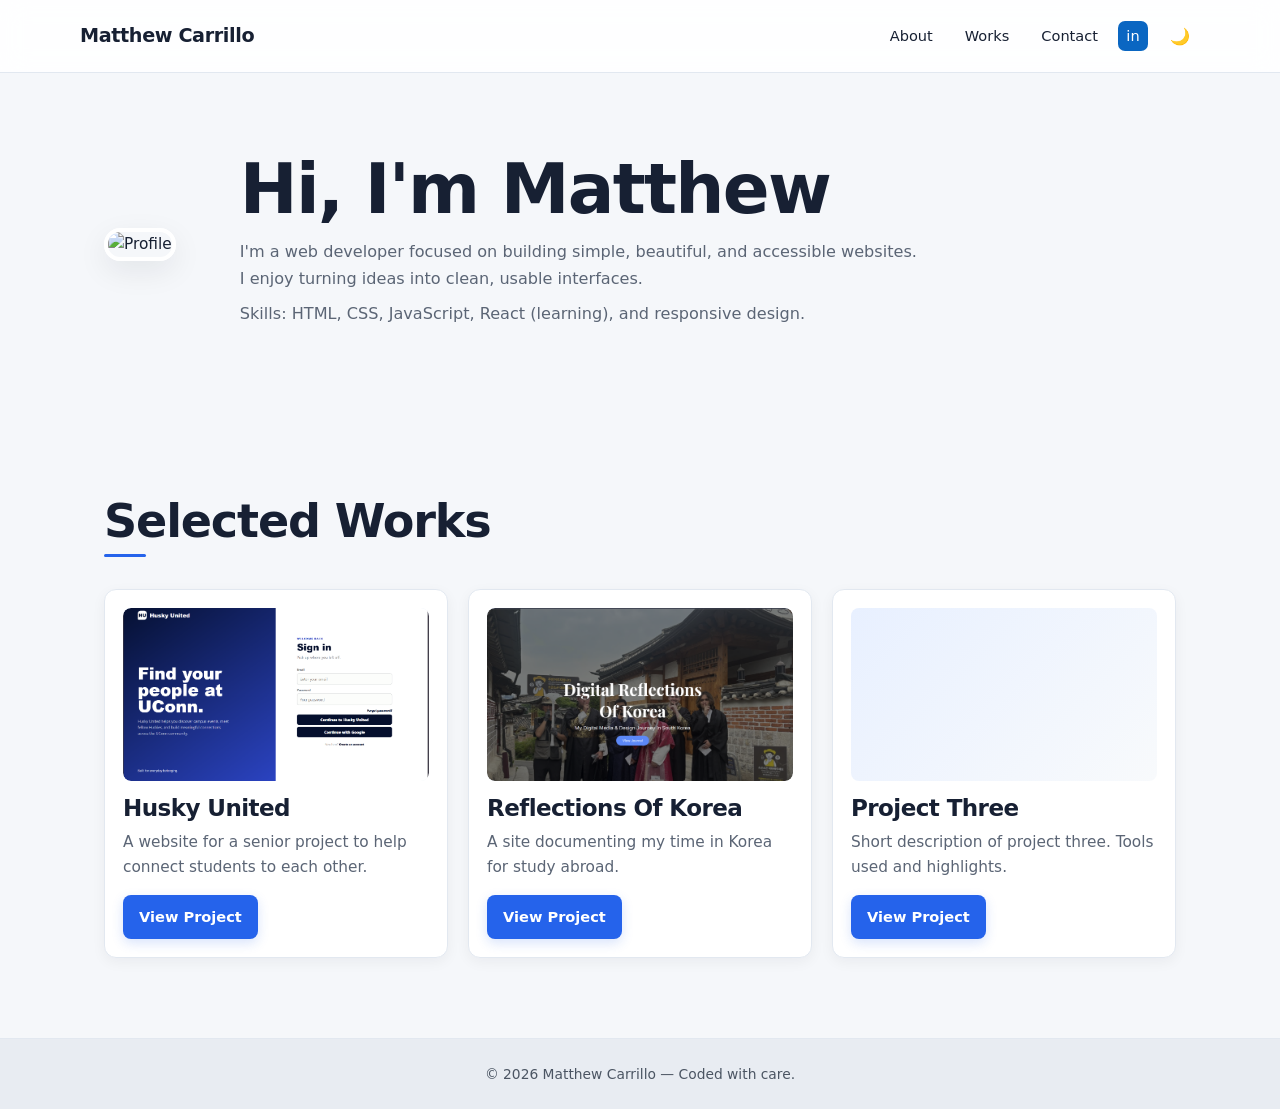
==== commit 38217d79: "bug changes and updates" ====
--- a/index.html
+++ b/index.html
@@ -34,7 +34,7 @@
           <a href="#contact">Contact</a>
           <a
             class="linkedin-link"
-            href="https://www.linkedin.com/in/matthew-carrillo-68a561294/"
+            href="https://www.linkedin.com/in/matthew-r-carrillo/"
             target="_blank"
             rel="noopener noreferrer"
             aria-label="LinkedIn profile"
@@ -75,7 +75,7 @@
           <div class="works-grid">
             <article class="work-card">
               <div class="work-thumb">
-                <img src="" alt="Husky United" />
+                <img src="imgs/Husky-United.png" alt="Husky United" />
               </div>
               <h3>Husky United</h3>
               <p>
@@ -85,10 +85,12 @@
               <a class="btn" href="project1.html">View Project</a>
             </article>
             <article class="work-card">
-              <div class="work-thumb"></div>
-              <h3>Project Two</h3>
+              <div class="work-thumb">
+                <img src="imgs/RefOfKorea.png" alt="Reflections Of Korea" />
+              </div>
+              <h3>Reflections Of Korea</h3>
               <p>
-                Short description of project two. Tools used and highlights.
+                A site documenting my time in Korea for study abroad.
               </p>
               <a class="btn" href="project2.html">View Project</a>
             </article>
--- a/style.css
+++ b/style.css
@@ -131,19 +131,18 @@
 
 html,
 body {
-    min-height: 100%;
+  min-height: 100%;
 }
 
 body {
-    min-height: 100vh;
-    display: flex;
-    flex-direction: column;
+  min-height: 100vh;
+  display: flex;
+  flex-direction: column;
 }
 
 main {
-    flex: 1;
-}
-
+  flex: 1;
+}
 
 /* =========================================================
    TYPOGRAPHY
@@ -1588,212 +1587,210 @@
    ========================================= */
 
 .project-page {
-    overflow: hidden;
-}
-
+  overflow: hidden;
+}
 
 /* =========================================
    PROJECT HEADING
    ========================================= */
 
 .project-heading {
-    opacity: 0;
-    transform: translateY(25px);
-    animation: projectHeadingEnter 700ms ease forwards;
-    animation-delay: 100ms;
+  opacity: 0;
+  transform: translateY(25px);
+  animation: projectHeadingEnter 700ms ease forwards;
+  animation-delay: 100ms;
 }
 
 .project-label {
-    display: inline-block;
-    margin-bottom: 10px;
-    color: var(--accent);
-    font-size: 0.85rem;
-    font-weight: 700;
-    letter-spacing: 0.08em;
-    text-transform: uppercase;
+  display: inline-block;
+  margin-bottom: 10px;
+  color: var(--accent);
+  font-size: 0.85rem;
+  font-weight: 700;
+  letter-spacing: 0.08em;
+  text-transform: uppercase;
 }
 
 .project-heading h1 {
-    margin-bottom: 12px;
+  margin-bottom: 12px;
 }
 
 .project-subtitle {
-    max-width: 700px;
-    color: var(--muted-text);
-    font-size: 1.05rem;
-    line-height: 1.6;
-}
-
+  max-width: 700px;
+  color: var(--muted-text);
+  font-size: 1.05rem;
+  line-height: 1.6;
+}
 
 /* =========================================
    PROJECT DETAIL
    ========================================= */
 
 .project-detail {
-    opacity: 0;
-    animation: projectDetailEnter 800ms ease forwards;
-    animation-delay: 350ms;
-}
-
+  opacity: 0;
+  animation: projectDetailEnter 800ms ease forwards;
+  animation-delay: 350ms;
+}
 
 /* Project visual */
 .project-visual {
-    overflow: hidden;
-    position: relative;
-    transition:
-        transform 350ms ease,
-        box-shadow 350ms ease;
-}
-
+  overflow: hidden;
+  position: relative;
+  transition:
+    transform 350ms ease,
+    box-shadow 350ms ease;
+}
 
 /* Subtle hover effect */
 .project-visual:hover {
-    transform: translateY(-5px);
-    box-shadow: var(--shadow-md);
-}
-
+  transform: translateY(-5px);
+  box-shadow: var(--shadow-md);
+}
 
 /* Add a subtle animated shine */
 .project-visual::after {
-    content: "";
-    position: absolute;
-    top: 0;
-    left: -100%;
-    width: 45%;
-    height: 100%;
-    background: linear-gradient(
-        90deg,
-        transparent,
-        rgba(255, 255, 255, 0.16),
-        transparent
-    );
-    transform: skewX(-20deg);
-    transition: left 650ms ease;
-    pointer-events: none;
+  content: "";
+  position: absolute;
+  top: 0;
+  left: -100%;
+  width: 45%;
+  height: 100%;
+  background: linear-gradient(
+    90deg,
+    transparent,
+    rgba(255, 255, 255, 0.16),
+    transparent
+  );
+  transform: skewX(-20deg);
+  transition: left 650ms ease;
+  pointer-events: none;
 }
 
 .project-visual:hover::after {
-    left: 140%;
-}
-
+  left: 140%;
+}
 
 /* =========================================
    PROJECT INFORMATION
    ========================================= */
 
 .project-info {
-    animation: projectInfoEnter 700ms ease forwards;
-    animation-delay: 550ms;
+  animation: projectInfoEnter 700ms ease forwards;
+  animation-delay: 550ms;
 }
 
 .project-blurb {
-    font-size: 1.15rem;
-    font-weight: 600;
-    line-height: 1.6;
-}
-
+  font-size: 1.15rem;
+  font-weight: 600;
+  line-height: 1.6;
+}
 
 /* =========================================
    PROJECT BUTTONS
    ========================================= */
 
 .project-actions {
-    display: flex;
-    flex-wrap: wrap;
-    gap: 12px;
-    margin-top: 24px;
+  display: flex;
+  flex-wrap: wrap;
+  gap: 12px;
+  margin-top: 24px;
 }
 
 .project-actions .btn {
-    transition:
-        transform 220ms ease,
-        box-shadow 220ms ease,
-        background-color 220ms ease;
+  transition:
+    transform 220ms ease,
+    box-shadow 220ms ease,
+    background-color 220ms ease;
 }
 
 .project-actions .btn:hover {
-    transform: translateY(-4px);
-    box-shadow: 0 8px 18px rgba(15, 23, 42, 0.14);
-}
-
+  transform: translateY(-4px);
+  box-shadow: 0 8px 18px rgba(15, 23, 42, 0.14);
+}
 
 /* Make the live project button stand out */
 .project-live-btn {
-    position: relative;
-}
-
+  position: relative;
+}
 
 /* =========================================
    PROJECT KEYFRAMES
    ========================================= */
 
 @keyframes projectHeadingEnter {
-
-    from {
-        opacity: 0;
-        transform: translateY(25px);
-    }
-
-    to {
-        opacity: 1;
-        transform: translateY(0);
-    }
-
-}
-
+  from {
+    opacity: 0;
+    transform: translateY(25px);
+  }
+
+  to {
+    opacity: 1;
+    transform: translateY(0);
+  }
+}
 
 @keyframes projectDetailEnter {
-
-    from {
-        opacity: 0;
-        transform: translateY(35px);
-    }
-
-    to {
-        opacity: 1;
-        transform: translateY(0);
-    }
-
-}
-
+  from {
+    opacity: 0;
+    transform: translateY(35px);
+  }
+
+  to {
+    opacity: 1;
+    transform: translateY(0);
+  }
+}
 
 @keyframes projectInfoEnter {
-
-    from {
-        opacity: 0;
-        transform: translateX(25px);
-    }
-
-    to {
-        opacity: 1;
-        transform: translateX(0);
-    }
-
-}
-
+  from {
+    opacity: 0;
+    transform: translateX(25px);
+  }
+
+  to {
+    opacity: 1;
+    transform: translateX(0);
+  }
+}
 
 /* =========================================
    REDUCED MOTION
    ========================================= */
 
 @media (prefers-reduced-motion: reduce) {
-
-    .project-heading,
-    .project-detail,
-    .project-info {
-        opacity: 1;
-        transform: none;
-        animation: none;
-    }
-
-    .project-visual,
-    .project-actions .btn {
-        transition: none;
-    }
-
-    .project-visual::after {
-        display: none;
-    }
-
-}
-
+  .project-heading,
+  .project-detail,
+  .project-info {
+    opacity: 1;
+    transform: none;
+    animation: none;
+  }
+
+  .project-visual,
+  .project-actions .btn {
+    transition: none;
+  }
+
+  .project-visual::after {
+    display: none;
+  }
+}
+
+.project-visual {
+  display: block;
+  overflow: hidden;
+  border-radius: 12px;
+  cursor: pointer;
+}
+
+.project-visual img {
+  display: block;
+  width: 100%;
+  height: auto;
+  object-fit: cover;
+  transition: transform 0.3s ease;
+}
+
+.project-visual:hover img {
+  transform: scale(1.03);
+}
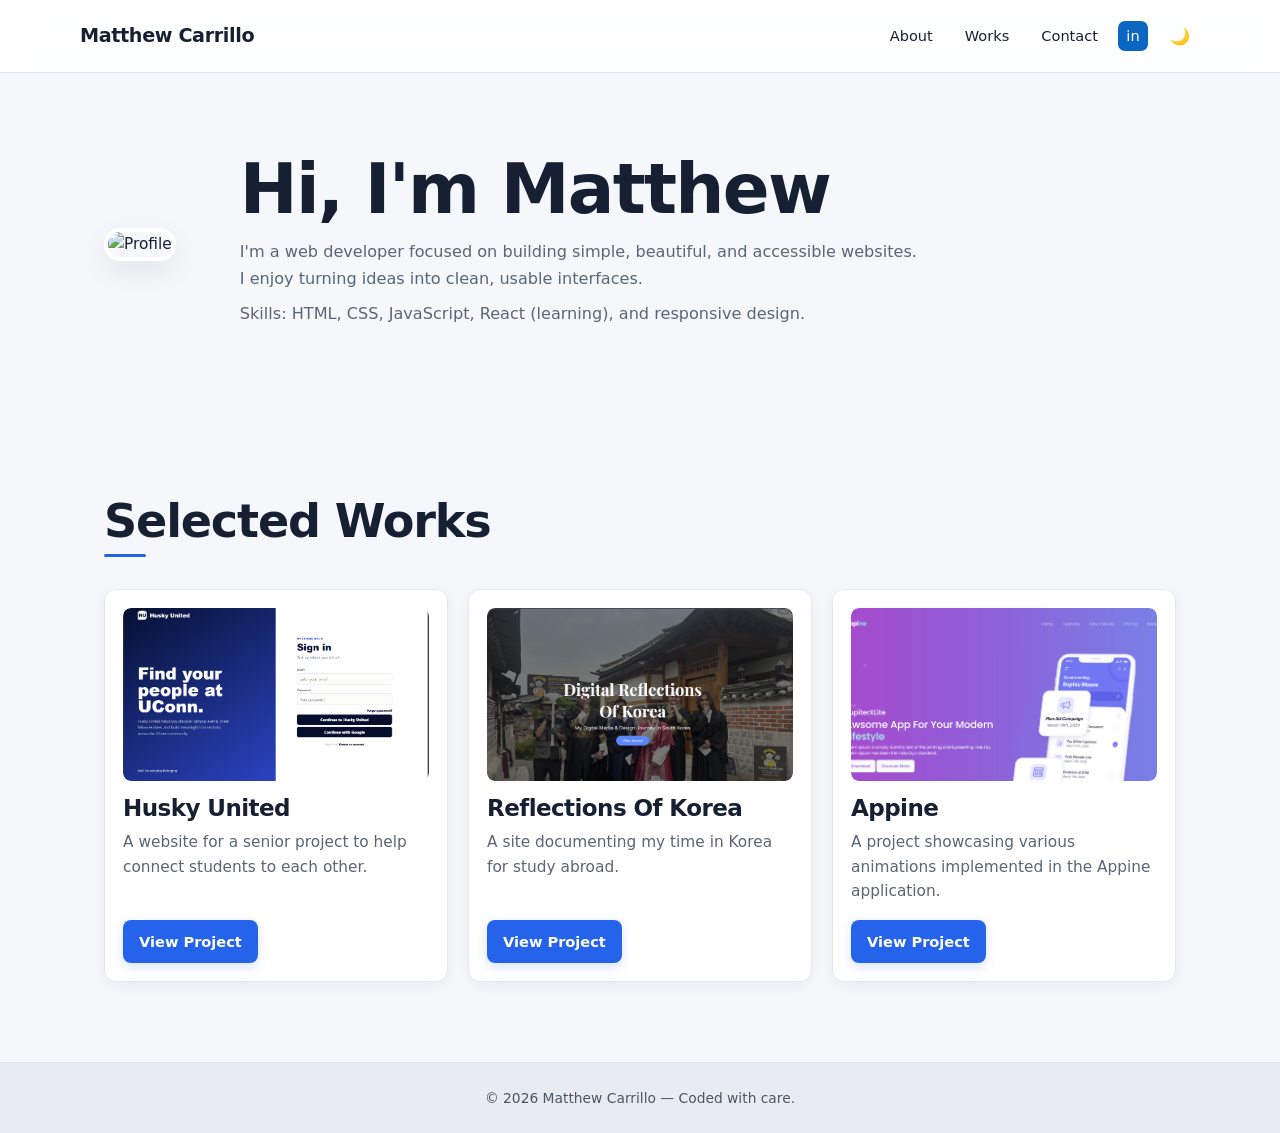
==== commit 8fd96096: "site" ====
--- a/index.html
+++ b/index.html
@@ -89,16 +89,16 @@
                 <img src="imgs/RefOfKorea.png" alt="Reflections Of Korea" />
               </div>
               <h3>Reflections Of Korea</h3>
-              <p>
-                A site documenting my time in Korea for study abroad.
-              </p>
+              <p>A site documenting my time in Korea for study abroad.</p>
               <a class="btn" href="project2.html">View Project</a>
             </article>
             <article class="work-card">
-              <div class="work-thumb"></div>
-              <h3>Project Three</h3>
+              <div class="work-thumb">
+                <img src="imgs/Appine.png" alt="Appine animations" />
+              </div>
+              <h3>Appine</h3>
               <p>
-                Short description of project three. Tools used and highlights.
+                A project showcasing various animations implemented in the Appine application.
               </p>
               <a class="btn" href="project3.html">View Project</a>
             </article>
--- a/style.css
+++ b/style.css
@@ -1,7 +1,5 @@
 /* =========================================================
-   MODERN TECH PORTFOLIO
-   Light + Dark Theme
-   Typography: Space Grotesk + Inter
+   MODERN TECH PORTFOLIO   Light + Dark Theme   Typography: Space Grotesk + Inter
    ========================================================= */
 
 /* =========================================================
@@ -10,27 +8,37 @@
 
 :root {
   --bg: #f5f7fa;
+
   --card: #ffffff;
+
   --card-hover: #f8fafc;
 
   --accent: #2563eb;
+
   --accent-hover: #1d4ed8;
+
   --accent-soft: rgba(37, 99, 235, 0.08);
 
   --text: #172033;
+
   --muted-text: #5b6575;
 
   --border: #e2e8f0;
+
   --border-strong: #cbd5e1;
 
   --footer-bg: #e8ecf2;
+
   --footer-text: #4b5563;
 
   --shadow-sm: 0 4px 14px rgba(15, 23, 42, 0.05);
+
   --shadow-md: 0 10px 30px rgba(15, 23, 42, 0.08);
 
   --radius-sm: 8px;
+
   --radius-md: 12px;
+
   --radius-lg: 16px;
 
   --transition: 220ms ease;
@@ -43,6 +51,7 @@
 a,
 a:visited {
   text-decoration: none;
+
   color: #000000;
 }
 
@@ -57,23 +66,31 @@
 
 .dark {
   --bg: #0b1120;
+
   --card: #151e2e;
+
   --card-hover: #1a2638;
 
   --accent: #60a5fa;
+
   --accent-hover: #93c5fd;
+
   --accent-soft: rgba(96, 165, 250, 0.1);
 
   --text: #f8fafc;
+
   --muted-text: #b8c2d1;
 
   --border: #263449;
+
   --border-strong: #34445c;
 
   --footer-bg: #111827;
+
   --footer-text: #b8c2d1;
 
   --shadow-sm: 0 4px 16px rgba(0, 0, 0, 0.18);
+
   --shadow-md: 0 12px 35px rgba(0, 0, 0, 0.28);
 }
 
@@ -92,7 +109,9 @@
 
 html {
   scroll-behavior: smooth;
+
   scroll-padding-top: 80px;
+
   font-size: clamp(14px, 1.2vw, 18px);
 }
 
@@ -110,12 +129,15 @@
     sans-serif;
 
   background: var(--bg);
+
   color: var(--text);
 
   font-size: 1rem;
+
   line-height: 1.6;
 
   -webkit-font-smoothing: antialiased;
+
   text-rendering: optimizeLegibility;
 
   transition:
@@ -124,9 +146,7 @@
 }
 
 /* =========================================
-   STICKY FOOTER
-   Keeps the footer at the bottom of
-   short pages, including mobile.
+   STICKY FOOTER   Keeps the footer at the bottom of   short pages, including mobile.
    ========================================= */
 
 html,
@@ -136,7 +156,9 @@
 
 body {
   min-height: 100vh;
+
   display: flex;
+
   flex-direction: column;
 }
 
@@ -168,7 +190,9 @@
   margin: 0 0 1rem;
 
   font-size: clamp(2.5rem, 6vw, 4.5rem);
+
   line-height: 1.05;
+
   font-weight: 700;
 }
 
@@ -176,7 +200,9 @@
   margin: 0 0 0.75rem;
 
   font-size: clamp(2rem, 4vw, 3rem);
+
   line-height: 1.1;
+
   font-weight: 700;
 }
 
@@ -184,7 +210,9 @@
   margin: 0 0 0.5rem;
 
   font-size: clamp(1.25rem, 2vw, 1.5rem);
+
   line-height: 1.2;
+
   font-weight: 600;
 }
 
@@ -198,9 +226,11 @@
 
 .container {
   width: 100%;
+
   max-width: 1120px;
 
   margin: 0 auto;
+
   padding: 0 24px;
 }
 
@@ -231,6 +261,7 @@
 
 .site-header {
   position: sticky;
+
   top: 0;
 
   z-index: 40;
@@ -240,6 +271,7 @@
   border-bottom: 1px solid var(--border);
 
   backdrop-filter: blur(14px);
+
   -webkit-backdrop-filter: blur(14px);
 }
 
@@ -251,9 +283,11 @@
   position: relative;
 
   display: flex;
+
   align-items: center;
 
   min-height: 72px;
+
   padding: 12px 0;
 }
 
@@ -267,6 +301,7 @@
   text-decoration: none;
 
   font-size: clamp(1.05rem, 1.5vw, 1.3rem);
+
   font-weight: 700;
 
   letter-spacing: -0.02em;
@@ -286,9 +321,11 @@
   display: inline-flex;
 
   align-items: center;
+
   justify-content: center;
 
   background: transparent;
+
   border: 0;
 
   color: var(--text);
@@ -316,6 +353,7 @@
   border-radius: var(--radius-sm);
 
   font-size: 0.95rem;
+
   font-weight: 500;
 
   transition:
@@ -326,6 +364,7 @@
 
 .nav-links a:hover {
   color: var(--accent);
+
   background: var(--accent-soft);
 }
 
@@ -337,9 +376,11 @@
   display: inline-flex;
 
   align-items: center;
+
   justify-content: center;
 
   width: 30px;
+
   height: 30px;
 
   padding: 0 !important;
@@ -347,9 +388,11 @@
   border-radius: 7px !important;
 
   background: #0a66c2;
+
   color: #ffffff !important;
 
   font-weight: 700;
+
   font-size: 0.9rem;
 
   transition:
@@ -359,6 +402,7 @@
 
 .linkedin-link:hover {
   background: #004182 !important;
+
   color: #ffffff !important;
 
   transform: translateY(-3px) scale(1.05);
@@ -372,15 +416,19 @@
   display: inline-flex;
 
   align-items: center;
+
   justify-content: center;
 
   width: 40px;
+
   height: 40px;
 
   border: 0;
+
   border-radius: var(--radius-sm);
 
   background: transparent;
+
   color: var(--text);
 
   font-size: 1.05rem;
@@ -395,6 +443,7 @@
 
 .theme-toggle:hover {
   background: var(--accent-soft);
+
   color: var(--accent);
 
   transform: rotate(18deg) scale(1.08);
@@ -408,9 +457,11 @@
   position: absolute;
 
   width: 1px;
+
   height: 1px;
 
   padding: 0;
+
   margin: -1px;
 
   overflow: hidden;
@@ -480,11 +531,13 @@
 
 .avatar-wrap img {
   width: 200px;
+
   height: 200px;
 
   object-fit: cover;
 
   border-radius: var(--radius-lg);
+
   border: 4px solid var(--card);
 
   box-shadow: var(--shadow-md);
@@ -529,6 +582,7 @@
 
 .works h2 {
   position: relative;
+
   display: inline-block;
 }
 
@@ -538,6 +592,7 @@
   display: block;
 
   width: 42px;
+
   height: 3px;
 
   margin-top: 8px;
@@ -608,8 +663,7 @@
 }
 
 /* =========================================================
-   PROJECT THUMBNAIL
-   Clean lift + glow effect
+   PROJECT THUMBNAIL   Clean lift + glow effect
    ========================================================= */
 
 .work-thumb {
@@ -668,6 +722,7 @@
   display: block;
 
   width: 100%;
+
   height: 100%;
 
   object-fit: cover;
@@ -727,6 +782,7 @@
   display: inline-flex;
 
   align-items: center;
+
   justify-content: center;
 
   width: fit-content;
@@ -744,6 +800,7 @@
   text-decoration: none;
 
   font-size: 0.95rem;
+
   font-weight: 600;
 
   cursor: pointer;
@@ -804,6 +861,7 @@
   color: var(--text);
 
   font-size: 0.95rem;
+
   font-weight: 500;
 }
 
@@ -822,6 +880,7 @@
   border-radius: var(--radius-sm);
 
   font-family: inherit;
+
   font-size: 1rem;
 
   outline: none;
@@ -886,6 +945,7 @@
   border-radius: 999px;
 
   font-size: 0.88rem;
+
   font-weight: 500;
 }
 
@@ -894,46 +954,6 @@
 }
 
 /* =========================================================
-   PROJECT DETAIL
-   ========================================================= */
-
-.project-detail {
-  display: grid;
-
-  grid-template-columns:
-    minmax(0, 1.2fr)
-    minmax(220px, 0.8fr);
-
-  gap: 40px;
-
-  align-items: center;
-
-  margin-top: 28px;
-}
-
-.project-photo-placeholder {
-  width: 100%;
-
-  aspect-ratio: 16 / 9;
-
-  background: var(--card);
-
-  border: 2px dashed var(--border-strong);
-
-  border-radius: var(--radius-md);
-}
-
-.project-blurb {
-  margin: 0 0 20px;
-
-  color: var(--muted-text);
-
-  font-size: 0.95rem;
-
-  line-height: 1.7;
-}
-
-/* =========================================================
    FOOTER
    ========================================================= */
 
@@ -961,6 +981,7 @@
   position: relative;
 
   width: 22px;
+
   height: 18px;
 }
 
@@ -968,6 +989,7 @@
   position: absolute;
 
   left: 0;
+
   right: 0;
 
   display: block;
@@ -1049,6 +1071,7 @@
 
   .avatar-wrap img {
     width: 200px;
+
     height: 200px;
   }
 }
@@ -1092,6 +1115,7 @@
 
   .avatar-wrap img {
     width: 240px;
+
     height: 240px;
   }
 }
@@ -1123,6 +1147,7 @@
 
   .avatar-wrap img {
     width: 130px;
+
     height: 130px;
   }
 
@@ -1148,6 +1173,7 @@
     z-index: 60;
 
     width: 46px;
+
     height: 46px;
 
     border-radius: var(--radius-sm);
@@ -1165,6 +1191,7 @@
     transform: translateY(-50%);
 
     width: 40px;
+
     height: 40px;
   }
 
@@ -1172,6 +1199,7 @@
     position: absolute;
 
     left: 0;
+
     right: 0;
 
     top: 100%;
@@ -1390,24 +1418,34 @@
    ========================================= */
 
 /* Main About section */
+
 .about-page {
   overflow: hidden;
 }
 
 /* Profile photo enters from the left */
+
 .about-photo {
   opacity: 0;
+
   transform: translateX(-45px);
+
   animation: aboutPhotoEnter 800ms ease forwards;
+
   animation-delay: 150ms;
 }
 
 /* Give the image a little interaction */
+
 .about-photo img {
   display: block;
+
   width: 100%;
+
   border-radius: 10px;
+
   object-fit: cover;
+
   transition:
     transform 350ms ease,
     box-shadow 350ms ease;
@@ -1415,37 +1453,54 @@
 
 .about-photo:hover img {
   transform: scale(1.025);
+
   box-shadow: 0 16px 35px rgba(15, 23, 42, 0.15);
 }
 
 /* Text enters from the right */
+
 .about-content {
   opacity: 0;
+
   transform: translateX(45px);
+
   animation: aboutTextEnter 800ms ease forwards;
+
   animation-delay: 250ms;
 }
 
 /* Main heading */
+
 .about-content h1 {
   position: relative;
+
   width: fit-content;
 }
 
 .about-content h1::after {
   content: "";
+
   position: absolute;
+
   left: 0;
+
   bottom: -8px;
+
   width: 0;
+
   height: 3px;
+
   background: var(--accent);
+
   border-radius: 10px;
+
   animation: aboutHeadingLine 600ms ease forwards;
+
   animation-delay: 850ms;
 }
 
 /* Section headings */
+
 .about-content h3,
 .about-content h4 {
   transition:
@@ -1456,17 +1511,22 @@
 .about-content h3:hover,
 .about-content h4:hover {
   transform: translateX(5px);
+
   color: var(--accent);
 }
 
 /* Technology items */
+
 .about-content .tech-item {
   opacity: 0;
+
   transform: translateY(12px);
+
   animation: techItemEnter 450ms ease forwards;
 }
 
 /* Stagger the technology items */
+
 .about-content .tech-item:nth-child(1) {
   animation-delay: 650ms;
 }
@@ -1496,6 +1556,7 @@
 }
 
 /* Technology item hover */
+
 .about-content .tech-item {
   transition:
     transform 220ms ease,
@@ -1504,6 +1565,7 @@
 
 .about-content .tech-item:hover {
   transform: translateX(7px);
+
   color: var(--accent);
 }
 
@@ -1514,11 +1576,13 @@
 @keyframes aboutPhotoEnter {
   from {
     opacity: 0;
+
     transform: translateX(-45px);
   }
 
   to {
     opacity: 1;
+
     transform: translateX(0);
   }
 }
@@ -1526,11 +1590,13 @@
 @keyframes aboutTextEnter {
   from {
     opacity: 0;
+
     transform: translateX(45px);
   }
 
   to {
     opacity: 1;
+
     transform: translateX(0);
   }
 }
@@ -1548,11 +1614,13 @@
 @keyframes techItemEnter {
   from {
     opacity: 0;
+
     transform: translateY(12px);
   }
 
   to {
     opacity: 1;
+
     transform: translateY(0);
   }
 }
@@ -1566,12 +1634,15 @@
   .about-content,
   .about-content .tech-item {
     opacity: 1;
+
     transform: none;
+
     animation: none;
   }
 
   .about-content h1::after {
     width: 100%;
+
     animation: none;
   }
 
@@ -1582,6 +1653,7 @@
     transition: none;
   }
 }
+
 /* =========================================
    PROJECT PAGE
    ========================================= */
@@ -1596,18 +1668,27 @@
 
 .project-heading {
   opacity: 0;
+
   transform: translateY(25px);
+
   animation: projectHeadingEnter 700ms ease forwards;
+
   animation-delay: 100ms;
 }
 
 .project-label {
   display: inline-block;
+
   margin-bottom: 10px;
+
   color: var(--accent);
+
   font-size: 0.85rem;
+
   font-weight: 700;
+
   letter-spacing: 0.08em;
+
   text-transform: uppercase;
 }
 
@@ -1617,8 +1698,11 @@
 
 .project-subtitle {
   max-width: 700px;
+
   color: var(--muted-text);
+
   font-size: 1.05rem;
+
   line-height: 1.6;
 }
 
@@ -1628,41 +1712,58 @@
 
 .project-detail {
   opacity: 0;
+
   animation: projectDetailEnter 800ms ease forwards;
+
   animation-delay: 350ms;
 }
 
 /* Project visual */
+
 .project-visual {
   overflow: hidden;
+
   position: relative;
+
   transition:
     transform 350ms ease,
     box-shadow 350ms ease;
 }
 
 /* Subtle hover effect */
+
 .project-visual:hover {
   transform: translateY(-5px);
+
   box-shadow: var(--shadow-md);
 }
 
 /* Add a subtle animated shine */
+
 .project-visual::after {
   content: "";
+
   position: absolute;
+
   top: 0;
+
   left: -100%;
+
   width: 45%;
+
   height: 100%;
+
   background: linear-gradient(
     90deg,
     transparent,
     rgba(255, 255, 255, 0.16),
     transparent
   );
+
   transform: skewX(-20deg);
+
   transition: left 650ms ease;
+
   pointer-events: none;
 }
 
@@ -1675,14 +1776,10 @@
    ========================================= */
 
 .project-info {
+  opacity: 0;
   animation: projectInfoEnter 700ms ease forwards;
+
   animation-delay: 550ms;
-}
-
-.project-blurb {
-  font-size: 1.15rem;
-  font-weight: 600;
-  line-height: 1.6;
 }
 
 /* =========================================
@@ -1691,8 +1788,11 @@
 
 .project-actions {
   display: flex;
+
   flex-wrap: wrap;
+
   gap: 12px;
+
   margin-top: 24px;
 }
 
@@ -1705,10 +1805,12 @@
 
 .project-actions .btn:hover {
   transform: translateY(-4px);
+
   box-shadow: 0 8px 18px rgba(15, 23, 42, 0.14);
 }
 
 /* Make the live project button stand out */
+
 .project-live-btn {
   position: relative;
 }
@@ -1720,11 +1822,13 @@
 @keyframes projectHeadingEnter {
   from {
     opacity: 0;
+
     transform: translateY(25px);
   }
 
   to {
     opacity: 1;
+
     transform: translateY(0);
   }
 }
@@ -1732,11 +1836,13 @@
 @keyframes projectDetailEnter {
   from {
     opacity: 0;
+
     transform: translateY(35px);
   }
 
   to {
     opacity: 1;
+
     transform: translateY(0);
   }
 }
@@ -1744,11 +1850,13 @@
 @keyframes projectInfoEnter {
   from {
     opacity: 0;
+
     transform: translateX(25px);
   }
 
   to {
     opacity: 1;
+
     transform: translateX(0);
   }
 }
@@ -1762,7 +1870,9 @@
   .project-detail,
   .project-info {
     opacity: 1;
+
     transform: none;
+
     animation: none;
   }
 
@@ -1776,11 +1886,28 @@
   }
 }
 
+/* =========================================================
+   PROJECT PAGE - TWO TOP PANELS + FULL-WIDTH DETAILS
+   ========================================================= */
+.project-detail {
+  display: grid;
+  grid-template-columns: minmax(0, 1.1fr) minmax(0, 0.9fr);
+  gap: 32px;
+  align-items: start;
+  margin-top: 28px;
+}
+
+.project-photo-placeholder {
+  width: 100%;
+  aspect-ratio: 16 / 9;
+  background: var(--card);
+  border: 2px dashed var(--border-strong);
+  border-radius: var(--radius-md);
+}
+
 .project-visual {
   display: block;
-  overflow: hidden;
-  border-radius: 12px;
-  cursor: pointer;
+  border-radius: var(--radius-md);
 }
 
 .project-visual img {
@@ -1788,9 +1915,77 @@
   width: 100%;
   height: auto;
   object-fit: cover;
-  transition: transform 0.3s ease;
+  transition: transform 350ms ease;
 }
 
 .project-visual:hover img {
   transform: scale(1.03);
 }
+
+.project-info {
+  min-width: 0;
+}
+
+.project-info h2,
+.project-breakdown h2 {
+  font-size: clamp(1.4rem, 2.4vw, 1.9rem);
+  line-height: 1.25;
+}
+
+.project-blurb {
+  margin: 0 0 20px;
+  color: var(--muted-text);
+  font-size: 1.05rem;
+  font-weight: 600;
+  line-height: 1.7;
+}
+
+.project-info p {
+  overflow-wrap: anywhere;
+}
+
+.project-breakdown {
+  margin-top: 32px;
+  padding: clamp(24px, 4vw, 40px);
+  background: var(--card);
+  border: 1px solid var(--border);
+  border-radius: var(--radius-lg);
+  box-shadow: var(--shadow-sm);
+  opacity: 0;
+  animation: projectDetailEnter 800ms ease 650ms forwards;
+  transition:
+    background-color var(--transition),
+    border-color var(--transition);
+}
+
+.project-breakdown h2 {
+  margin-bottom: 24px;
+}
+.project-breakdown h3 {
+  margin: 28px 0 10px;
+}
+.project-breakdown p {
+  max-width: 85ch;
+  color: var(--muted-text);
+  line-height: 1.8;
+}
+.project-breakdown p:last-child {
+  margin-bottom: 0;
+}
+
+@media (max-width: 699px) {
+  .project-detail {
+    grid-template-columns: 1fr;
+    gap: 24px;
+  }
+  .project-breakdown {
+    margin-top: 24px;
+  }
+}
+
+@media (prefers-reduced-motion: reduce) {
+  .project-breakdown {
+    opacity: 1;
+    animation: none;
+  }
+}
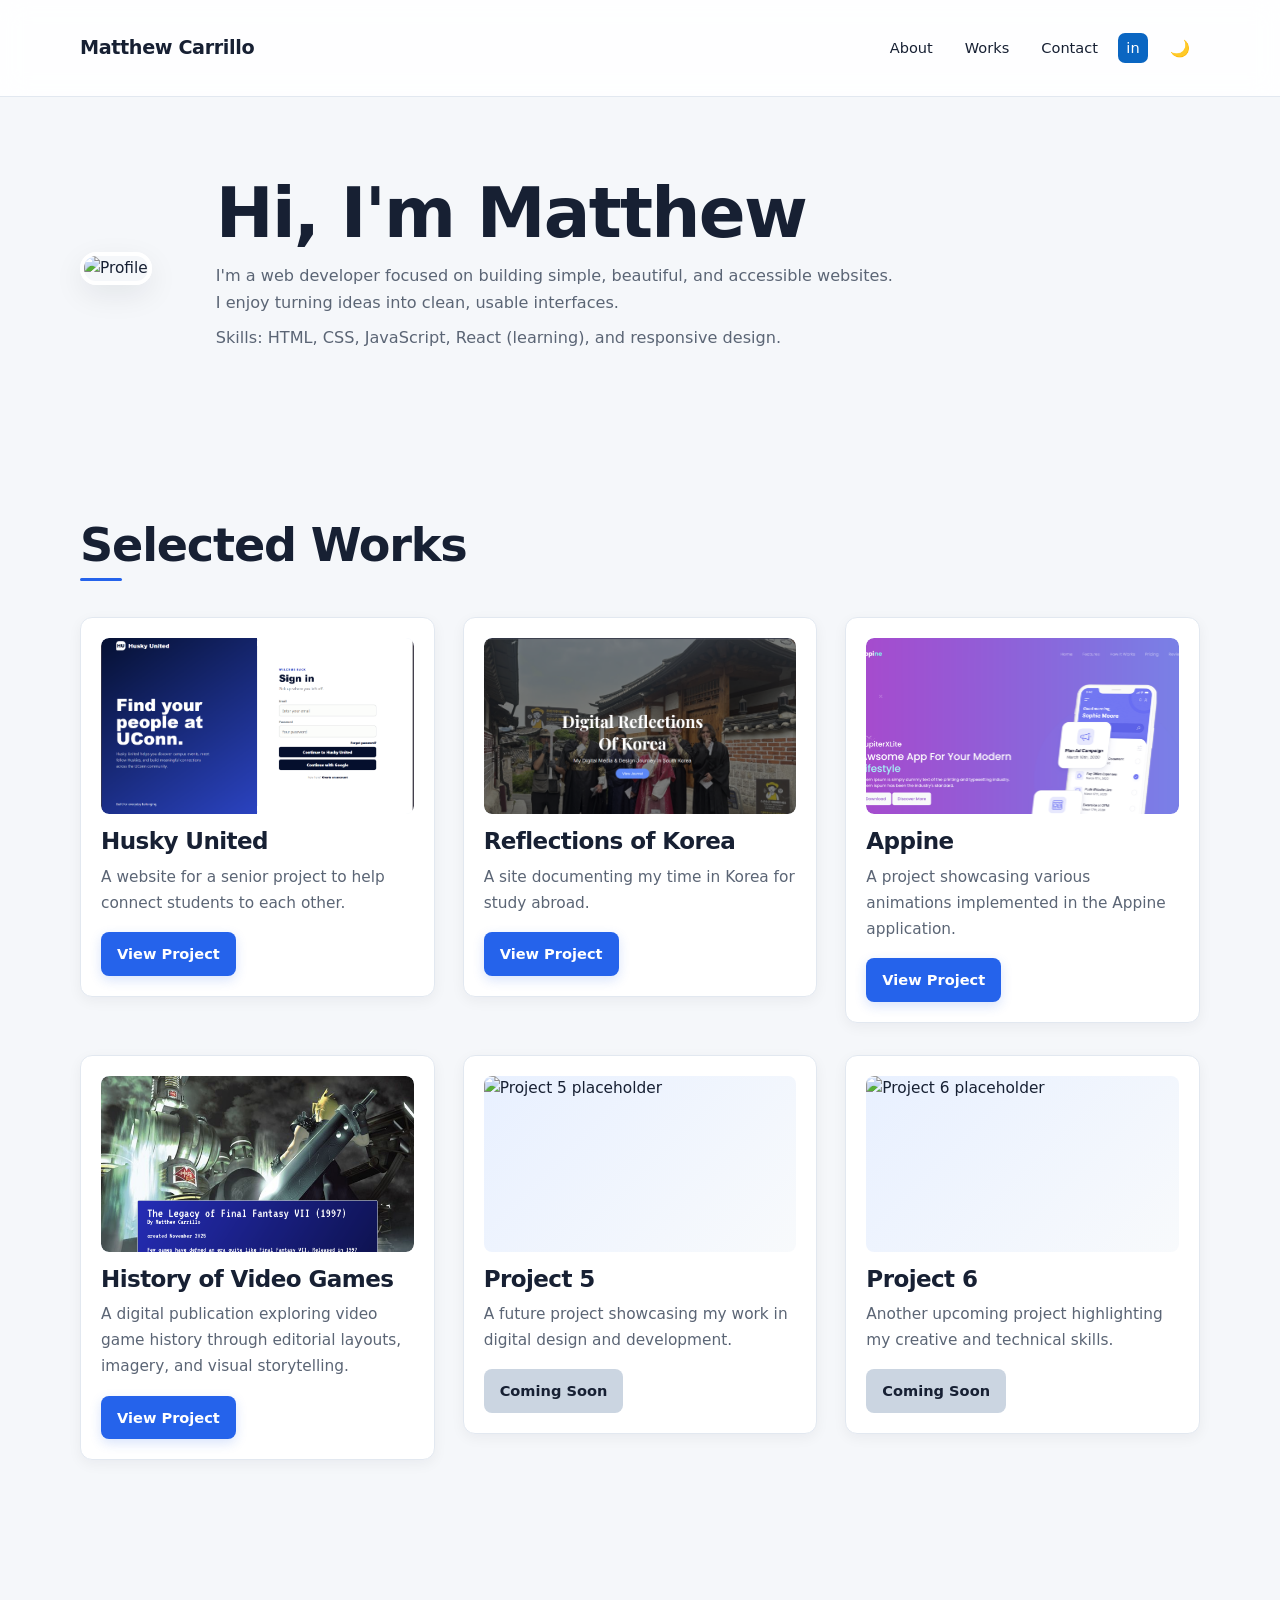
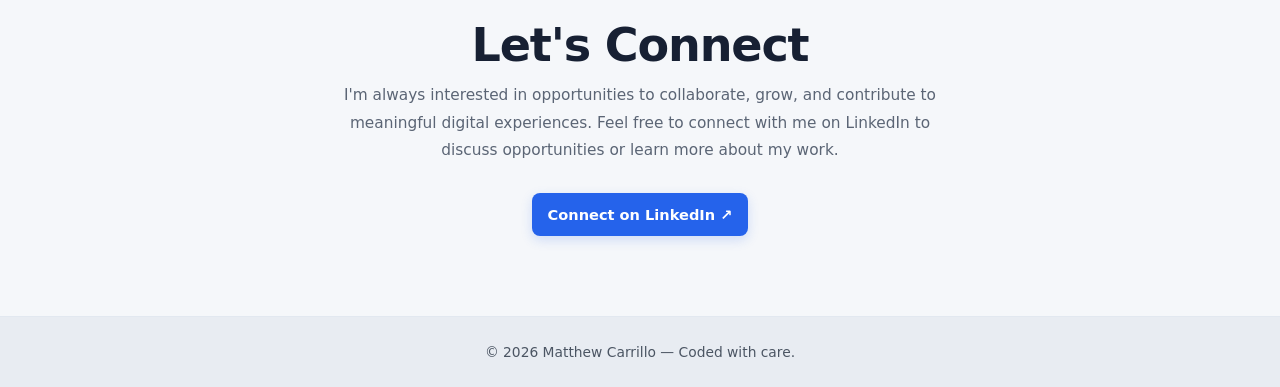
==== commit 714b61f6: "3-6" ====
--- a/index.html
+++ b/index.html
@@ -69,64 +69,154 @@
         </div>
       </section>
 
+      <!-- SELECTED WORKS -->
       <section id="works" class="section works">
         <div class="container">
           <h2>Selected Works</h2>
+
           <div class="works-grid">
-            <article class="work-card">
-              <div class="work-thumb">
-                <img src="imgs/Husky-United.png" alt="Husky United" />
-              </div>
+            <!-- PROJECT 1: HUSKY UNITED -->
+            <article class="work-card">
+              <div class="work-thumb">
+                <img
+                  src="imgs/Husky-United.png"
+                  alt="Husky United website preview"
+                  loading="lazy"
+                />
+              </div>
+
               <h3>Husky United</h3>
+
               <p>
                 A website for a senior project to help connect students to each
                 other.
               </p>
-              <a class="btn" href="project1.html">View Project</a>
-            </article>
-            <article class="work-card">
-              <div class="work-thumb">
-                <img src="imgs/RefOfKorea.png" alt="Reflections Of Korea" />
-              </div>
-              <h3>Reflections Of Korea</h3>
+
+              <a class="btn" href="project1.html"> View Project </a>
+            </article>
+
+            <!-- PROJECT 2: REFLECTIONS OF KOREA -->
+            <article class="work-card">
+              <div class="work-thumb">
+                <img
+                  src="imgs/RefOfKorea.png"
+                  alt="Reflections of Korea website preview"
+                  loading="lazy"
+                />
+              </div>
+
+              <h3>Reflections of Korea</h3>
+
               <p>A site documenting my time in Korea for study abroad.</p>
-              <a class="btn" href="project2.html">View Project</a>
-            </article>
-            <article class="work-card">
-              <div class="work-thumb">
-                <img src="imgs/Appine.png" alt="Appine animations" />
-              </div>
+
+              <a class="btn" href="project2.html"> View Project </a>
+            </article>
+
+            <!-- PROJECT 3: APPINE -->
+            <article class="work-card">
+              <div class="work-thumb">
+                <img
+                  src="imgs/Appine.png"
+                  alt="Appine animations project preview"
+                  loading="lazy"
+                />
+              </div>
+
               <h3>Appine</h3>
-              <p>
-                A project showcasing various animations implemented in the Appine application.
-              </p>
-              <a class="btn" href="project3.html">View Project</a>
+
+              <p>
+                A project showcasing various animations implemented in the
+                Appine application.
+              </p>
+
+              <a class="btn" href="project3.html"> View Project </a>
+            </article>
+
+            <!-- PROJECT 4: HISTORY OF VIDEO GAMES -->
+            <article class="work-card">
+              <div class="work-thumb">
+                <img
+                  src="imgs/VideoGamesPublication.png"
+                  alt="History of Video Games digital publication preview"
+                  loading="lazy"
+                />
+              </div>
+
+              <h3>History of Video Games</h3>
+
+              <p>
+                A digital publication exploring video game history through
+                editorial layouts, imagery, and visual storytelling.
+              </p>
+
+              <a class="btn" href="project4.html"> View Project </a>
+            </article>
+
+            <!-- PROJECT 5: PLACEHOLDER -->
+            <article class="work-card">
+              <div class="work-thumb">
+                <img
+                  src="https://placehold.co/600x340?text=Project+5"
+                  alt="Project 5 placeholder"
+                  loading="lazy"
+                />
+              </div>
+
+              <h3>Project 5</h3>
+
+              <p>
+                A future project showcasing my work in digital design and
+                development.
+              </p>
+
+              <span class="btn project-coming-soon"> Coming Soon </span>
+            </article>
+
+            <!-- PROJECT 6: PLACEHOLDER -->
+            <article class="work-card">
+              <div class="work-thumb">
+                <img
+                  src="https://placehold.co/600x340?text=Project+6"
+                  alt="Project 6 placeholder"
+                  loading="lazy"
+                />
+              </div>
+
+              <h3>Project 6</h3>
+
+              <p>
+                Another upcoming project highlighting my creative and technical
+                skills.
+              </p>
+
+              <span class="btn project-coming-soon"> Coming Soon </span>
             </article>
           </div>
         </div>
       </section>
 
-      <!-- <section id="contact" class="section contact">
-            <div class="container">    figure out how to make a email system
-                <h2>Contact</h2>
-                <p>If you have any questions or comments, please reach out using the form below or via email: <a href="mailto:matthewcarr1115@gmail.com">matthewcarr1115@gmail.com</a>.</p>
-                <form class="contact-form" action="#" method="post" onsubmit="alert('This is a demo form.'); return false;">
-                    <label>
-                        <span>Name</span>
-                        <input type="text" name="name" placeholder="Enter your name" required />
-                    </label>
-                    <label>
-                        <span>Email</span>
-                        <input type="email" name="email" placeholder="Enter your email" required />
-                    </label>
-                    <label>
-                        <span>Message</span>
-                        <textarea name="message" rows="5" placeholder="Write your message here" required></textarea>
-                    </label>
-                    <button class="btn" type="submit">Send</button>
-                </form>
-            </div>
-        </section> -->
+      <!-- CONTACT SECTION -->
+      <section id="contact" class="section contact">
+        <div class="container">
+          <h2>Let's Connect</h2>
+
+          <p class="contact-description">
+            I'm always interested in opportunities to collaborate, grow, and
+            contribute to meaningful digital experiences. Feel free to connect
+            with me on LinkedIn to discuss opportunities or learn more about my
+            work.
+          </p>
+
+          <a
+            class="btn"
+            href="https://www.linkedin.com/in/matthew-r-carrillo/"
+            target="_blank"
+            rel="noopener noreferrer"
+          >
+            Connect on LinkedIn ↗
+          </a>
+        </div>
+      </section>
     </main>
 
     <footer class="site-footer">
--- a/style.css
+++ b/style.css
@@ -5,56 +5,35 @@
 /* =========================================================
    COLOR SYSTEM
    ========================================================= */
-
 :root {
   --bg: #f5f7fa;
-
   --card: #ffffff;
-
   --card-hover: #f8fafc;
-
   --accent: #2563eb;
-
   --accent-hover: #1d4ed8;
-
   --accent-soft: rgba(37, 99, 235, 0.08);
-
   --text: #172033;
-
   --muted-text: #5b6575;
-
   --border: #e2e8f0;
-
   --border-strong: #cbd5e1;
-
   --footer-bg: #e8ecf2;
-
   --footer-text: #4b5563;
-
   --shadow-sm: 0 4px 14px rgba(15, 23, 42, 0.05);
-
   --shadow-md: 0 10px 30px rgba(15, 23, 42, 0.08);
-
   --radius-sm: 8px;
-
   --radius-md: 12px;
-
   --radius-lg: 16px;
-
   --transition: 220ms ease;
 }
 
 /* =========================================================
    LINKS
    ========================================================= */
-
 a,
 a:visited {
   text-decoration: none;
-
   color: #000000;
 }
-
 .dark a,
 .dark a:visited {
   color: #ffffff;
@@ -63,61 +42,40 @@
 /* =========================================================
    DARK THEME
    ========================================================= */
-
 .dark {
   --bg: #0b1120;
-
   --card: #151e2e;
-
   --card-hover: #1a2638;
-
   --accent: #60a5fa;
-
   --accent-hover: #93c5fd;
-
   --accent-soft: rgba(96, 165, 250, 0.1);
-
   --text: #f8fafc;
-
   --muted-text: #b8c2d1;
-
   --border: #263449;
-
   --border-strong: #34445c;
-
   --footer-bg: #111827;
-
   --footer-text: #b8c2d1;
-
   --shadow-sm: 0 4px 16px rgba(0, 0, 0, 0.18);
-
   --shadow-md: 0 12px 35px rgba(0, 0, 0, 0.28);
 }
 
 /* =========================================================
    GLOBAL RESET
    ========================================================= */
-
-* {
+\* {
   box-sizing: border-box;
 }
-
 html,
 body {
   height: 100%;
 }
-
 html {
   scroll-behavior: smooth;
-
   scroll-padding-top: 80px;
-
   font-size: clamp(14px, 1.2vw, 18px);
 }
-
 body {
   margin: 0;
-
   font-family:
     "Inter",
     system-ui,
@@ -127,19 +85,12 @@
     "Helvetica Neue",
     Arial,
     sans-serif;
-
   background: var(--bg);
-
   color: var(--text);
-
   font-size: 1rem;
-
   line-height: 1.6;
-
   -webkit-font-smoothing: antialiased;
-
   text-rendering: optimizeLegibility;
-
   transition:
     background-color var(--transition),
     color var(--transition);
@@ -148,20 +99,15 @@
 /* =========================================
    STICKY FOOTER   Keeps the footer at the bottom of   short pages, including mobile.
    ========================================= */
-
 html,
 body {
   min-height: 100%;
 }
-
 body {
   min-height: 100vh;
-
   display: flex;
-
   flex-direction: column;
 }
-
 main {
   flex: 1;
 }
@@ -169,53 +115,37 @@
 /* =========================================================
    TYPOGRAPHY
    ========================================================= */
-
 h1,
 h2,
 h3,
 h4,
 .brand {
   font-family: "Space Grotesk", "Inter", system-ui, sans-serif;
-
   color: var(--text);
 }
-
 h1,
 h2,
 h3 {
   letter-spacing: -0.025em;
 }
-
 h1 {
   margin: 0 0 1rem;
-
   font-size: clamp(2.5rem, 6vw, 4.5rem);
-
   line-height: 1.05;
-
   font-weight: 700;
 }
-
 h2 {
   margin: 0 0 0.75rem;
-
   font-size: clamp(2rem, 4vw, 3rem);
-
   line-height: 1.1;
-
   font-weight: 700;
 }
-
 h3 {
   margin: 0 0 0.5rem;
-
   font-size: clamp(1.25rem, 2vw, 1.5rem);
-
   line-height: 1.2;
-
   font-weight: 600;
 }
-
 p {
   margin-top: 0;
 }
@@ -223,28 +153,21 @@
 /* =========================================================
    CONTAINER
    ========================================================= */
-
 .container {
   width: 100%;
-
   max-width: 1120px;
-
   margin: 0 auto;
-
   padding: 0 24px;
 }
 
 /* =========================================================
    THEME TRANSITIONS
    ========================================================= */
-
 html,
 body,
 .site-header,
 .site-footer,
 .work-card,
-.contact-form input,
-.contact-form textarea,
 .nav-links,
 .tech-item,
 .project-photo-placeholder {
@@ -258,57 +181,37 @@
 /* =========================================================
    HEADER
    ========================================================= */
-
 .site-header {
   position: sticky;
-
   top: 0;
-
   z-index: 40;
-
   background: rgba(255, 255, 255, 0.88);
-
   border-bottom: 1px solid var(--border);
-
   backdrop-filter: blur(14px);
-
   -webkit-backdrop-filter: blur(14px);
 }
-
 .dark .site-header {
   background: rgba(11, 17, 32, 0.88);
 }
-
 .header-inner {
   position: relative;
-
   display: flex;
-
   align-items: center;
-
   min-height: 72px;
-
   padding: 12px 0;
 }
 
 /* =========================================================
    BRAND
    ========================================================= */
-
 .brand {
   color: var(--text);
-
   text-decoration: none;
-
   font-size: clamp(1.05rem, 1.5vw, 1.3rem);
-
   font-weight: 700;
-
   letter-spacing: -0.02em;
-
   transition: color var(--transition);
 }
-
 .brand:hover {
   color: var(--accent);
 }
@@ -316,167 +219,107 @@
 /* =========================================================
    NAVIGATION
    ========================================================= */
-
 .nav-toggle {
   display: inline-flex;
-
   align-items: center;
-
   justify-content: center;
-
   background: transparent;
-
   border: 0;
-
   color: var(--text);
-
   cursor: pointer;
 }
-
 .nav-links {
   display: flex;
-
   gap: 8px;
-
   align-items: center;
 }
-
 .nav-links a {
   position: relative;
-
   color: var(--text);
-
   text-decoration: none;
-
   padding: 9px 12px;
-
   border-radius: var(--radius-sm);
-
   font-size: 0.95rem;
-
   font-weight: 500;
-
   transition:
     color var(--transition),
     background-color var(--transition),
     transform var(--transition);
 }
-
 .nav-links a:hover {
   color: var(--accent);
-
   background: var(--accent-soft);
 }
 
 /* =========================================================
    LINKEDIN
    ========================================================= */
-
 .linkedin-link {
   display: inline-flex;
-
   align-items: center;
-
   justify-content: center;
-
   width: 30px;
-
   height: 30px;
-
   padding: 0 !important;
-
   border-radius: 7px !important;
-
   background: #0a66c2;
-
   color: #ffffff !important;
-
   font-weight: 700;
-
   font-size: 0.9rem;
-
   transition:
     transform var(--transition),
     background-color var(--transition);
 }
-
 .linkedin-link:hover {
   background: #004182 !important;
-
   color: #ffffff !important;
-
   transform: translateY(-3px) scale(1.05);
 }
 
 /* =========================================================
    THEME TOGGLE
    ========================================================= */
-
 .theme-toggle {
   display: inline-flex;
-
   align-items: center;
-
   justify-content: center;
-
   width: 40px;
-
   height: 40px;
-
   border: 0;
-
   border-radius: var(--radius-sm);
-
   background: transparent;
-
   color: var(--text);
-
   font-size: 1.05rem;
-
   cursor: pointer;
-
   transition:
     transform 300ms ease,
     background-color var(--transition),
     color var(--transition);
 }
-
 .theme-toggle:hover {
   background: var(--accent-soft);
-
   color: var(--accent);
-
   transform: rotate(18deg) scale(1.08);
 }
 
 /* =========================================================
    ACCESSIBILITY
    ========================================================= */
-
 .sr-only {
   position: absolute;
-
   width: 1px;
-
   height: 1px;
-
   padding: 0;
-
   margin: -1px;
-
   overflow: hidden;
-
   clip: rect(0, 0, 0, 0);
-
   white-space: nowrap;
-
   border: 0;
 }
 
 /* =========================================================
    SECTIONS
    ========================================================= */
-
 .section {
   padding: 80px 0;
 }
@@ -484,39 +327,26 @@
 /* =========================================================
    ABOUT / HERO
    ========================================================= */
-
 .about-inner {
   display: flex;
-
   gap: 48px;
-
   align-items: center;
-
   animation: heroFadeUp 0.8s ease both;
 }
-
 .about-text {
   max-width: 70ch;
 }
-
 .about-text h1 {
   margin-bottom: 12px;
-
   animation: heroTitle 0.8s ease both;
 }
-
 .about-text p {
   margin: 8px 0;
-
   color: var(--muted-text);
-
   line-height: 1.7;
-
   font-size: clamp(0.95rem, 1.6vw, 1.05rem);
-
   animation: heroText 0.8s ease both;
 }
-
 .about-text p:nth-of-type(2) {
   animation-delay: 0.12s;
 }
@@ -524,86 +354,65 @@
 /* =========================================================
    PROFILE IMAGE
    ========================================================= */
-
 .avatar-wrap {
   animation: profileAppear 0.8s ease 0.15s both;
 }
-
 .avatar-wrap img {
   width: 200px;
-
   height: 200px;
-
   object-fit: cover;
-
   border-radius: var(--radius-lg);
-
   border: 4px solid var(--card);
-
   box-shadow: var(--shadow-md);
-
   transition:
     transform 350ms ease,
     box-shadow 350ms ease;
 }
-
 .avatar-wrap img:hover {
   transform: translateY(-7px) scale(1.025);
-
   box-shadow: 0 18px 40px rgba(15, 23, 42, 0.16);
 }
 
 /* =========================================================
    WORK / PROJECTS
    ========================================================= */
-
 .works h2,
 .contact h2 {
   margin-top: 0;
 }
-
 .section.works h2 {
   margin-bottom: 8px;
 }
 
+/* =========================================
+   SELECTED WORKS GRID
+   ========================================= */
 .works-grid {
   display: grid;
-
-  grid-template-columns: repeat(auto-fit, minmax(240px, 1fr));
-
-  gap: 20px;
-
-  margin-top: 24px;
+  grid-template-columns: repeat(3, minmax(0, 1fr));
+  column-gap: 28px;
+  row-gap: 32px;
+  margin-top: 28px;
+  align-items: start;
 }
 
 /* =========================================================
    WORK SECTION TITLE ANIMATION
    ========================================================= */
-
 .works h2 {
   position: relative;
-
   display: inline-block;
 }
-
 .works h2::after {
   content: "";
-
   display: block;
-
   width: 42px;
-
   height: 3px;
-
   margin-top: 8px;
-
   background: var(--accent);
-
   border-radius: 999px;
-
   transition: width 350ms ease;
 }
-
 .works h2:hover::after {
   width: 85px;
 }
@@ -611,216 +420,150 @@
 /* =========================================================
    PROJECT CARD
    ========================================================= */
-
 .work-card {
   display: flex;
-
   flex-direction: column;
-
-  height: 100%;
-
-  padding: 18px;
-
+  height: auto;
+  padding: 20px;
   background: var(--card);
-
   border: 1px solid var(--border);
-
   border-radius: var(--radius-md);
-
   box-shadow: var(--shadow-sm);
-
   opacity: 0;
-
   animation: cardAppear 0.65s ease forwards;
-
   transition:
     transform 300ms ease,
     box-shadow 300ms ease,
     border-color 300ms ease,
     background-color 300ms ease;
 }
-
 .work-card:nth-child(1) {
   animation-delay: 0.15s;
 }
-
 .work-card:nth-child(2) {
   animation-delay: 0.28s;
 }
-
 .work-card:nth-child(3) {
   animation-delay: 0.41s;
 }
-
 .work-card:hover {
   transform: translateY(-8px);
-
   background: var(--card-hover);
-
   border-color: var(--border-strong);
-
   box-shadow: var(--shadow-md);
 }
 
 /* =========================================================
    PROJECT THUMBNAIL   Clean lift + glow effect
    ========================================================= */
-
 .work-thumb {
   position: relative;
-
   width: 100%;
-
   aspect-ratio: 16 / 9;
-
   margin-bottom: 14px;
-
   border-radius: var(--radius-sm);
-
   background: linear-gradient(135deg, #e8f0ff, #f8fafc);
-
   overflow: hidden;
-
   isolation: isolate;
-
   transition:
     transform 350ms ease,
     box-shadow 350ms ease;
 }
-
 .dark .work-thumb {
   background: linear-gradient(135deg, #17263c, #101827);
 }
 
 /* Soft glow behind image */
-
 .work-thumb::before {
   content: "";
-
   position: absolute;
-
   inset: 8px;
-
   background: var(--accent);
-
   border-radius: var(--radius-sm);
-
   opacity: 0;
-
   filter: blur(18px);
-
   transform: scale(0.92);
-
   transition:
     opacity 400ms ease,
     transform 400ms ease;
 }
 
 /* Image */
-
 .work-thumb img {
   display: block;
-
   width: 100%;
-
   height: 100%;
-
   object-fit: cover;
-
   position: relative;
-
   z-index: 2;
-
   border-radius: var(--radius-sm);
-
   transition:
     transform 400ms ease,
     box-shadow 400ms ease;
 }
 
 /* Thumbnail hover */
-
 .work-card:hover .work-thumb {
   transform: translateY(-3px);
 }
-
 .work-card:hover .work-thumb::before {
   opacity: 0.35;
-
   transform: scale(1);
 }
-
 .work-card:hover .work-thumb img {
   transform: scale(1.045);
-
   box-shadow: 0 8px 25px rgba(37, 99, 235, 0.18);
 }
 
 /* =========================================================
    PROJECT CARD TEXT
    ========================================================= */
-
 .work-card h3 {
+  margin-top: 0;
   margin-bottom: 8px;
 }
-
 .work-card p {
-  flex: 1;
-
+  flex: none;
   margin-bottom: 16px;
-
   color: var(--muted-text);
-
-  line-height: 1.6;
+  line-height: 1.7;
 }
 
 /* =========================================================
    BUTTONS
    ========================================================= */
-
-.btn {
+.work-card .btn {
+  margin-top: 0;
+  align-self: flex-start;
+}
+
+.btn,
+a.btn:visited {
   display: inline-flex;
-
   align-items: center;
-
   justify-content: center;
-
   width: fit-content;
-
   padding: 10px 16px;
-
   background: var(--accent);
-
   color: #ffffff;
-
   border: 0;
-
   border-radius: var(--radius-sm);
-
   text-decoration: none;
-
   font-size: 0.95rem;
-
   font-weight: 600;
-
   cursor: pointer;
-
   box-shadow: 0 4px 12px rgba(37, 99, 235, 0.18);
-
   transition:
     background-color 200ms ease,
     transform 200ms ease,
     box-shadow 200ms ease;
 }
-
 .btn:hover {
   background: var(--accent-hover);
-
+  color: #ffffff;
   transform: translateY(-3px);
-
   box-shadow: 0 8px 18px rgba(37, 99, 235, 0.22);
 }
-
 .btn:active {
   transform: translateY(0) scale(0.98);
 }
@@ -828,127 +571,32 @@
 /* =========================================================
    CONTACT
    ========================================================= */
-
 .contact .container {
   text-align: center;
 }
 
-.contact-form {
-  display: flex;
-
-  flex-direction: column;
-
-  align-items: stretch;
-
-  gap: 14px;
-
-  max-width: 62ch;
-
-  margin: 20px auto 0;
-
-  padding: 0 8px;
-}
-
-.contact-form label {
-  display: flex;
-
-  flex-direction: column;
-
-  align-items: flex-start;
-
-  gap: 6px;
-
-  color: var(--text);
-
-  font-size: 0.95rem;
-
-  font-weight: 500;
-}
-
-.contact-form input,
-.contact-form textarea {
-  width: 100%;
-
-  padding: 12px 14px;
-
-  background: var(--card);
-
-  color: var(--text);
-
-  border: 1px solid var(--border-strong);
-
-  border-radius: var(--radius-sm);
-
-  font-family: inherit;
-
-  font-size: 1rem;
-
-  outline: none;
-
-  transition:
-    border-color var(--transition),
-    box-shadow var(--transition),
-    background-color var(--transition);
-}
-
-.contact-form textarea {
-  min-height: 140px;
-
-  resize: vertical;
-}
-
-.contact-form input::placeholder,
-.contact-form textarea::placeholder {
-  color: var(--muted-text);
-
-  opacity: 0.7;
-}
-
-.contact-form input:focus,
-.contact-form textarea:focus {
-  border-color: var(--accent);
-
-  box-shadow: 0 0 0 3px var(--accent-soft);
-}
-
 /* =========================================================
    TECHNOLOGIES
    ========================================================= */
-
 .tech-list {
   display: flex;
-
   flex-wrap: wrap;
-
   gap: 8px;
-
   margin: 16px 0;
-
   padding: 0;
-
   list-style: none;
 }
-
 .tech-item {
   display: inline-flex;
-
   align-items: center;
-
   padding: 7px 12px;
-
   background: var(--accent-soft);
-
   color: var(--text);
-
   border: 1px solid rgba(37, 99, 235, 0.12);
-
   border-radius: 999px;
-
   font-size: 0.88rem;
-
   font-weight: 500;
 }
-
 .dark .tech-item {
   border-color: rgba(96, 165, 250, 0.16);
 }
@@ -956,76 +604,52 @@
 /* =========================================================
    FOOTER
    ========================================================= */
-
 .site-footer {
   padding: 24px 0;
-
   text-align: center;
-
   background: var(--footer-bg);
-
   color: var(--footer-text);
-
   border-top: 1px solid var(--border);
-
   font-size: 0.9rem;
 }
 
 /* =========================================================
    HAMBURGER MENU
    ========================================================= */
-
 .menu-icon {
   display: inline-block;
-
   position: relative;
-
   width: 22px;
-
   height: 18px;
 }
-
 .menu-icon span {
   position: absolute;
-
   left: 0;
-
   right: 0;
-
   display: block;
-
   height: 2px;
-
   background: var(--text);
-
   border-radius: 2px;
-
   transition:
     transform var(--transition),
     opacity 180ms ease,
     top var(--transition);
 }
-
 .menu-icon span:nth-child(1) {
   top: 0;
 }
-
 .menu-icon span:nth-child(2) {
   top: 8px;
 }
-
 .menu-icon span:nth-child(3) {
   top: 16px;
 }
-
 .nav-toggle.open .menu-icon span:nth-child(1) {
   transform: translateY(8px) rotate(45deg);
 }
-
 .nav-toggle.open .menu-icon span:nth-child(2) {
   opacity: 0;
 }
-
 .nav-toggle.open .menu-icon span:nth-child(3) {
   transform: translateY(-8px) rotate(-45deg);
 }
@@ -1033,45 +657,32 @@
 /* =========================================================
    TABLET
    ========================================================= */
-
 @media (min-width: 700px) and (max-width: 999px) {
   #nav-links {
     display: flex;
-
     flex-direction: row;
   }
-
   .nav-toggle {
     display: none;
   }
-
   .nav-links {
     order: 2;
-
     margin-left: auto;
-
     align-items: center;
   }
-
   .theme-toggle {
     order: 3;
-
     margin-left: 12px;
   }
-
   .about-inner {
     align-items: flex-start;
-
     text-align: left;
   }
-
   .works-grid {
     grid-template-columns: repeat(2, 1fr);
   }
-
   .avatar-wrap img {
     width: 200px;
-
     height: 200px;
   }
 }
@@ -1079,43 +690,31 @@
 /* =========================================================
    DESKTOP
    ========================================================= */
-
 @media (min-width: 1000px) {
   #nav-links {
     display: flex;
-
     flex-direction: row;
   }
-
   .nav-toggle {
     display: none;
   }
-
   .nav-links {
     order: 2;
-
     margin-left: auto;
-
     align-items: center;
   }
-
   .theme-toggle {
     order: 3;
-
     margin-left: 12px;
   }
-
   .about-inner {
     gap: 64px;
   }
-
   .works-grid {
     grid-template-columns: repeat(3, 1fr);
   }
-
   .avatar-wrap img {
     width: 240px;
-
     height: 240px;
   }
 }
@@ -1123,167 +722,105 @@
 /* =========================================================
    MOBILE
    ========================================================= */
-
 @media (max-width: 699px) {
   .container {
     padding: 0 18px;
   }
-
   .section {
     padding: 64px 0;
   }
-
   .about-inner {
     flex-direction: column;
-
     align-items: center;
-
     text-align: center;
   }
-
   .about-text {
     padding-top: 12px;
   }
-
   .avatar-wrap img {
     width: 130px;
-
     height: 130px;
   }
-
   .site-header {
     padding: 8px 0;
   }
-
   .header-inner {
     min-height: 64px;
-
     padding: 0 8px;
   }
-
   .nav-toggle {
     position: absolute;
-
     right: 8px;
-
     top: 50%;
-
     transform: translateY(-50%);
-
     z-index: 60;
-
     width: 46px;
-
     height: 46px;
-
     border-radius: var(--radius-sm);
-
     font-size: 1.5rem;
   }
-
   .theme-toggle {
     position: absolute;
-
     right: 64px;
-
     top: 50%;
-
     transform: translateY(-50%);
-
     width: 40px;
-
     height: 40px;
   }
-
   #nav-links {
     position: absolute;
-
     left: 0;
-
     right: 0;
-
     top: 100%;
-
     display: flex;
-
     flex-direction: column;
-
     width: 100%;
-
     max-height: 0;
-
     padding: 0;
-
     overflow: hidden;
-
     opacity: 0;
-
     transform: translateY(-6px);
-
     background: var(--card);
-
     border-bottom: 1px solid var(--border);
-
     box-shadow: var(--shadow-md);
-
     z-index: 50;
-
     transition:
       max-height var(--transition),
       opacity var(--transition),
       transform var(--transition);
   }
-
   #nav-links.open {
     max-height: 420px;
-
     padding: 12px 0;
-
     opacity: 1;
-
     transform: translateY(0);
   }
-
   .nav-links a {
     display: block;
-
     width: 100%;
-
     padding: 14px 20px;
-
     font-size: 1rem;
   }
-
   .nav-links a.linkedin-link {
     display: inline-flex;
-
     width: 30px;
-
     align-self: center;
-
     padding: 0 !important;
   }
-
   .works-grid {
     grid-template-columns: 1fr;
   }
-
   .contact .container {
     padding: 0 18px;
-
     text-align: center;
   }
-
   .site-header.nav-open .brand {
     display: none;
   }
-
   .project-detail {
     grid-template-columns: 1fr;
-
     gap: 24px;
   }
-
   h1 {
     font-size: clamp(2.35rem, 12vw, 3.2rem);
   }
@@ -1293,90 +830,56 @@
    DARK MODE REFINEMENTS
    ========================================================= */
 
-.dark .work-card {
-  box-shadow: var(--shadow-sm);
-}
-
-.dark .work-card:hover {
-  box-shadow: var(--shadow-md);
-}
-
-.dark .nav-links a:hover {
-  background: var(--accent-soft);
-
-  color: var(--accent);
-}
-
 /* =========================================================
    HOMEPAGE ANIMATION KEYFRAMES
    ========================================================= */
-
 @keyframes heroFadeUp {
   from {
     opacity: 0;
-
     transform: translateY(24px);
   }
-
   to {
     opacity: 1;
-
     transform: translateY(0);
   }
 }
-
 @keyframes heroTitle {
   from {
     opacity: 0;
-
     transform: translateY(18px);
   }
-
   to {
     opacity: 1;
-
     transform: translateY(0);
   }
 }
-
 @keyframes heroText {
   from {
     opacity: 0;
-
     transform: translateY(14px);
   }
-
   to {
     opacity: 1;
-
     transform: translateY(0);
   }
 }
-
 @keyframes profileAppear {
   from {
     opacity: 0;
-
     transform: translateX(-20px) scale(0.96);
   }
-
   to {
     opacity: 1;
-
     transform: translateX(0) scale(1);
   }
 }
-
 @keyframes cardAppear {
   from {
     opacity: 0;
-
     transform: translateY(24px);
   }
-
   to {
     opacity: 1;
-
     transform: translateY(0);
   }
 }
@@ -1384,31 +887,24 @@
 /* =========================================================
    REDUCED MOTION
    ========================================================= */
-
 @media (prefers-reduced-motion: reduce) {
   html {
     scroll-behavior: auto;
   }
-
-  *,
-  *::before,
-  *::after {
+  \\\*,
+  \*::before,
+  \*::after {
     transition-duration: 0.01ms !important;
-
     animation-duration: 0.01ms !important;
-
     animation-iteration-count: 1 !important;
   }
-
   .about-inner,
   .about-text h1,
   .about-text p,
   .avatar-wrap,
   .work-card {
     animation: none;
-
     opacity: 1;
-
     transform: none;
   }
 }
@@ -1418,209 +914,151 @@
    ========================================= */
 
 /* Main About section */
-
 .about-page {
   overflow: hidden;
 }
 
 /* Profile photo enters from the left */
-
 .about-photo {
   opacity: 0;
-
   transform: translateX(-45px);
-
   animation: aboutPhotoEnter 800ms ease forwards;
-
   animation-delay: 150ms;
 }
 
 /* Give the image a little interaction */
-
 .about-photo img {
   display: block;
-
   width: 100%;
-
   border-radius: 10px;
-
   object-fit: cover;
-
   transition:
     transform 350ms ease,
     box-shadow 350ms ease;
 }
-
 .about-photo:hover img {
   transform: scale(1.025);
-
   box-shadow: 0 16px 35px rgba(15, 23, 42, 0.15);
 }
 
 /* Text enters from the right */
-
 .about-content {
   opacity: 0;
-
   transform: translateX(45px);
-
   animation: aboutTextEnter 800ms ease forwards;
-
   animation-delay: 250ms;
 }
 
 /* Main heading */
-
 .about-content h1 {
   position: relative;
-
   width: fit-content;
 }
-
 .about-content h1::after {
   content: "";
-
   position: absolute;
-
   left: 0;
-
   bottom: -8px;
-
   width: 0;
-
   height: 3px;
-
   background: var(--accent);
-
   border-radius: 10px;
-
   animation: aboutHeadingLine 600ms ease forwards;
-
   animation-delay: 850ms;
 }
 
 /* Section headings */
-
 .about-content h3,
 .about-content h4 {
   transition:
     transform 250ms ease,
     color 250ms ease;
 }
-
 .about-content h3:hover,
 .about-content h4:hover {
   transform: translateX(5px);
-
   color: var(--accent);
 }
 
 /* Technology items */
-
 .about-content .tech-item {
   opacity: 0;
-
   transform: translateY(12px);
-
   animation: techItemEnter 450ms ease forwards;
 }
 
 /* Stagger the technology items */
-
 .about-content .tech-item:nth-child(1) {
   animation-delay: 650ms;
 }
-
 .about-content .tech-item:nth-child(2) {
   animation-delay: 725ms;
 }
-
 .about-content .tech-item:nth-child(3) {
   animation-delay: 800ms;
 }
-
 .about-content .tech-item:nth-child(4) {
   animation-delay: 875ms;
 }
-
 .about-content .tech-item:nth-child(5) {
   animation-delay: 950ms;
 }
-
 .about-content .tech-item:nth-child(6) {
   animation-delay: 1025ms;
 }
-
 .about-content .tech-item:nth-child(7) {
   animation-delay: 1100ms;
 }
 
 /* Technology item hover */
-
 .about-content .tech-item {
   transition:
     transform 220ms ease,
     color 220ms ease;
 }
-
 .about-content .tech-item:hover {
   transform: translateX(7px);
-
   color: var(--accent);
 }
 
 /* =========================================
    ABOUT PAGE KEYFRAMES
    ========================================= */
-
 @keyframes aboutPhotoEnter {
   from {
     opacity: 0;
-
     transform: translateX(-45px);
   }
-
   to {
     opacity: 1;
-
     transform: translateX(0);
   }
 }
-
 @keyframes aboutTextEnter {
   from {
     opacity: 0;
-
     transform: translateX(45px);
   }
-
   to {
     opacity: 1;
-
     transform: translateX(0);
   }
 }
-
 @keyframes aboutHeadingLine {
   from {
     width: 0;
   }
-
   to {
     width: 100%;
   }
 }
-
 @keyframes techItemEnter {
   from {
     opacity: 0;
-
     transform: translateY(12px);
   }
-
   to {
     opacity: 1;
-
     transform: translateY(0);
   }
 }
@@ -1628,24 +1066,18 @@
 /* =========================================
    REDUCED MOTION
    ========================================= */
-
 @media (prefers-reduced-motion: reduce) {
   .about-photo,
   .about-content,
   .about-content .tech-item {
     opacity: 1;
-
     transform: none;
-
     animation: none;
   }
-
   .about-content h1::after {
     width: 100%;
-
     animation: none;
   }
-
   .about-photo img,
   .about-content h3,
   .about-content h4,
@@ -1657,7 +1089,6 @@
 /* =========================================
    PROJECT PAGE
    ========================================= */
-
 .project-page {
   overflow: hidden;
 }
@@ -1665,108 +1096,78 @@
 /* =========================================
    PROJECT HEADING
    ========================================= */
-
 .project-heading {
   opacity: 0;
-
   transform: translateY(25px);
-
   animation: projectHeadingEnter 700ms ease forwards;
-
   animation-delay: 100ms;
 }
-
 .project-label {
   display: inline-block;
-
   margin-bottom: 10px;
-
   color: var(--accent);
-
   font-size: 0.85rem;
-
   font-weight: 700;
-
   letter-spacing: 0.08em;
-
   text-transform: uppercase;
 }
-
 .project-heading h1 {
   margin-bottom: 12px;
 }
-
 .project-subtitle {
   max-width: 700px;
-
   color: var(--muted-text);
-
   font-size: 1.05rem;
-
   line-height: 1.6;
 }
 
 /* =========================================
    PROJECT DETAIL
    ========================================= */
-
 .project-detail {
+  display: grid;
+  grid-template-columns: minmax(0, 1fr) minmax(0, 1fr);
+  gap: 32px;
+  align-items: start;
+  margin-top: 28px;
   opacity: 0;
-
   animation: projectDetailEnter 800ms ease forwards;
-
   animation-delay: 350ms;
 }
 
 /* Project visual */
-
 .project-visual {
   overflow: hidden;
-
   position: relative;
-
   transition:
     transform 350ms ease,
     box-shadow 350ms ease;
 }
 
 /* Subtle hover effect */
-
 .project-visual:hover {
   transform: translateY(-5px);
-
   box-shadow: var(--shadow-md);
 }
 
 /* Add a subtle animated shine */
-
 .project-visual::after {
   content: "";
-
   position: absolute;
-
   top: 0;
-
   left: -100%;
-
   width: 45%;
-
   height: 100%;
-
   background: linear-gradient(
     90deg,
     transparent,
     rgba(255, 255, 255, 0.16),
     transparent
   );
-
   transform: skewX(-20deg);
-
   transition: left 650ms ease;
-
   pointer-events: none;
 }
-
 .project-visual:hover::after {
   left: 140%;
 }
@@ -1774,43 +1175,23 @@
 /* =========================================
    PROJECT INFORMATION
    ========================================= */
-
 .project-info {
   opacity: 0;
   animation: projectInfoEnter 700ms ease forwards;
-
   animation-delay: 550ms;
 }
 
 /* =========================================
    PROJECT BUTTONS
    ========================================= */
-
 .project-actions {
   display: flex;
-
   flex-wrap: wrap;
-
   gap: 12px;
-
   margin-top: 24px;
 }
 
-.project-actions .btn {
-  transition:
-    transform 220ms ease,
-    box-shadow 220ms ease,
-    background-color 220ms ease;
-}
-
-.project-actions .btn:hover {
-  transform: translateY(-4px);
-
-  box-shadow: 0 8px 18px rgba(15, 23, 42, 0.14);
-}
-
 /* Make the live project button stand out */
-
 .project-live-btn {
   position: relative;
 }
@@ -1818,45 +1199,33 @@
 /* =========================================
    PROJECT KEYFRAMES
    ========================================= */
-
 @keyframes projectHeadingEnter {
   from {
     opacity: 0;
-
     transform: translateY(25px);
   }
-
   to {
     opacity: 1;
-
     transform: translateY(0);
   }
 }
-
 @keyframes projectDetailEnter {
   from {
     opacity: 0;
-
     transform: translateY(35px);
   }
-
   to {
     opacity: 1;
-
     transform: translateY(0);
   }
 }
-
 @keyframes projectInfoEnter {
   from {
     opacity: 0;
-
     transform: translateX(25px);
   }
-
   to {
     opacity: 1;
-
     transform: translateX(0);
   }
 }
@@ -1864,23 +1233,18 @@
 /* =========================================
    REDUCED MOTION
    ========================================= */
-
 @media (prefers-reduced-motion: reduce) {
   .project-heading,
   .project-detail,
   .project-info {
     opacity: 1;
-
     transform: none;
-
     animation: none;
   }
-
   .project-visual,
   .project-actions .btn {
     transition: none;
   }
-
   .project-visual::after {
     display: none;
   }
@@ -1889,14 +1253,6 @@
 /* =========================================================
    PROJECT PAGE - TWO TOP PANELS + FULL-WIDTH DETAILS
    ========================================================= */
-.project-detail {
-  display: grid;
-  grid-template-columns: minmax(0, 1.1fr) minmax(0, 0.9fr);
-  gap: 32px;
-  align-items: start;
-  margin-top: 28px;
-}
-
 .project-photo-placeholder {
   width: 100%;
   aspect-ratio: 16 / 9;
@@ -1904,12 +1260,6 @@
   border: 2px dashed var(--border-strong);
   border-radius: var(--radius-md);
 }
-
-.project-visual {
-  display: block;
-  border-radius: var(--radius-md);
-}
-
 .project-visual img {
   display: block;
   width: 100%;
@@ -1917,21 +1267,14 @@
   object-fit: cover;
   transition: transform 350ms ease;
 }
-
 .project-visual:hover img {
   transform: scale(1.03);
 }
-
-.project-info {
-  min-width: 0;
-}
-
 .project-info h2,
 .project-breakdown h2 {
   font-size: clamp(1.4rem, 2.4vw, 1.9rem);
   line-height: 1.25;
 }
-
 .project-blurb {
   margin: 0 0 20px;
   color: var(--muted-text);
@@ -1939,11 +1282,9 @@
   font-weight: 600;
   line-height: 1.7;
 }
-
 .project-info p {
   overflow-wrap: anywhere;
 }
-
 .project-breakdown {
   margin-top: 32px;
   padding: clamp(24px, 4vw, 40px);
@@ -1957,7 +1298,6 @@
     background-color var(--transition),
     border-color var(--transition);
 }
-
 .project-breakdown h2 {
   margin-bottom: 24px;
 }
@@ -1973,19 +1313,148 @@
   margin-bottom: 0;
 }
 
+/* CONTACT SECTION */
+.contact-description {
+  max-width: 620px;
+  margin: 0 auto 28px;
+  color: var(--muted-text);
+  line-height: 1.8;
+}
+
+/* Project layout on smaller screens */
 @media (max-width: 699px) {
   .project-detail {
     grid-template-columns: 1fr;
     gap: 24px;
   }
-  .project-breakdown {
-    margin-top: 24px;
-  }
-}
-
-@media (prefers-reduced-motion: reduce) {
-  .project-breakdown {
-    opacity: 1;
-    animation: none;
-  }
-}
+}
+
+/* =========================================
+   DIGITAL PUBLICATION PDF VIEWER
+   ========================================= */
+.publication-viewer {
+  margin: 28px 0 48px;
+  padding: 24px;
+  background: var(--bg);
+  border: 1px solid var(--border);
+  border-radius: var(--radius-md);
+}
+.publication-tabs {
+  display: flex;
+  flex-wrap: wrap;
+  gap: 12px;
+  margin-bottom: 20px;
+}
+.publication-tab {
+  padding: 10px 18px;
+  background: var(--card);
+  color: var(--text);
+  border: 1px solid var(--border-strong);
+  border-radius: var(--radius-sm);
+  font: inherit;
+  font-weight: 600;
+  cursor: pointer;
+  transition:
+    background-color var(--transition),
+    color var(--transition),
+    border-color var(--transition);
+}
+.publication-tab:hover {
+  border-color: var(--accent);
+  color: var(--accent);
+}
+.publication-tab.active {
+  background: var(--accent);
+  border-color: var(--accent);
+  color: #ffffff;
+}
+.publication-toolbar {
+  display: flex;
+  align-items: center;
+  justify-content: space-between;
+  margin-bottom: 14px;
+}
+#publication-page-label {
+  color: var(--muted-text);
+  font-weight: 600;
+}
+#publication-frame {
+  display: block;
+  width: 100%;
+  height: 700px;
+  background: #ffffff;
+  border: 1px solid var(--border);
+  border-radius: var(--radius-sm);
+}
+.publication-controls {
+  display: flex;
+  justify-content: space-between;
+  gap: 12px;
+  margin-top: 20px;
+}
+.publication-controls .btn:disabled {
+  opacity: 0.4;
+  cursor: not-allowed;
+  transform: none;
+}
+@media (max-width: 699px) {
+  .publication-viewer {
+    padding: 14px;
+  }
+  #publication-frame {
+    height: 65vh;
+  }
+  .publication-controls .btn {
+    flex: 1;
+  }
+}
+
+/* =========================================
+   SELECTED WORKS - SIX PROJECTS
+   ========================================= */
+
+/* Animation timing for the second row */
+.work-card:nth-child(4) {
+  animation-delay: 0.54s;
+}
+.work-card:nth-child(5) {
+  animation-delay: 0.67s;
+}
+.work-card:nth-child(6) {
+  animation-delay: 0.8s;
+}
+
+/* Placeholder projects */
+.project-coming-soon {
+  background: var(--border-strong);
+  color: var(--text);
+  cursor: default;
+  box-shadow: none;
+}
+.project-coming-soon:hover {
+  background: var(--border-strong);
+  color: var(--text);
+  transform: none;
+  box-shadow: none;
+}
+
+/* =========================================================
+   SELECTED WORKS - RESPONSIVE SPACING
+   ========================================================= */
+@media (min-width: 700px) and (max-width: 999px) {
+  .works-grid {
+    grid-template-columns: repeat(2, minmax(0, 1fr));
+    column-gap: 24px;
+    row-gap: 28px;
+  }
+}
+@media (max-width: 699px) {
+  .works-grid {
+    grid-template-columns: 1fr;
+    gap: 24px;
+    margin-top: 28px;
+  }
+  .work-card {
+    padding: 18px;
+  }
+}
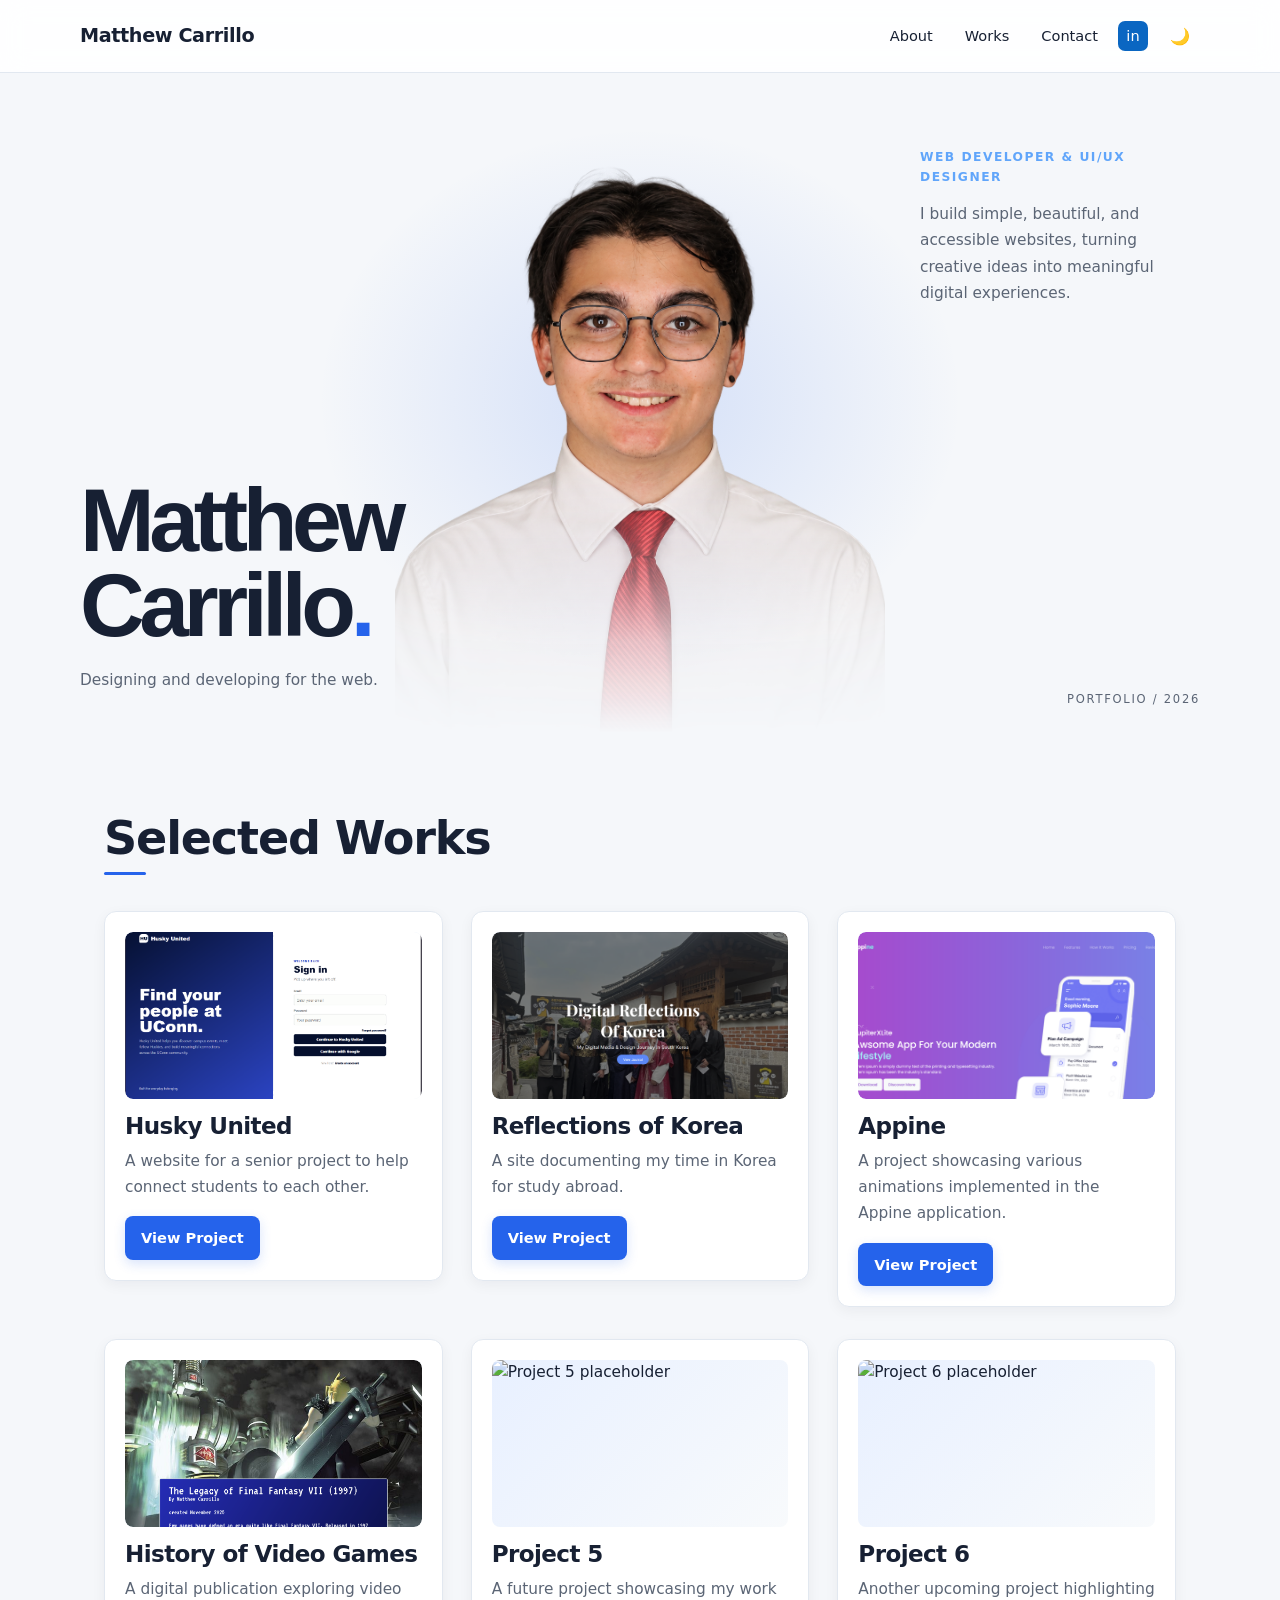
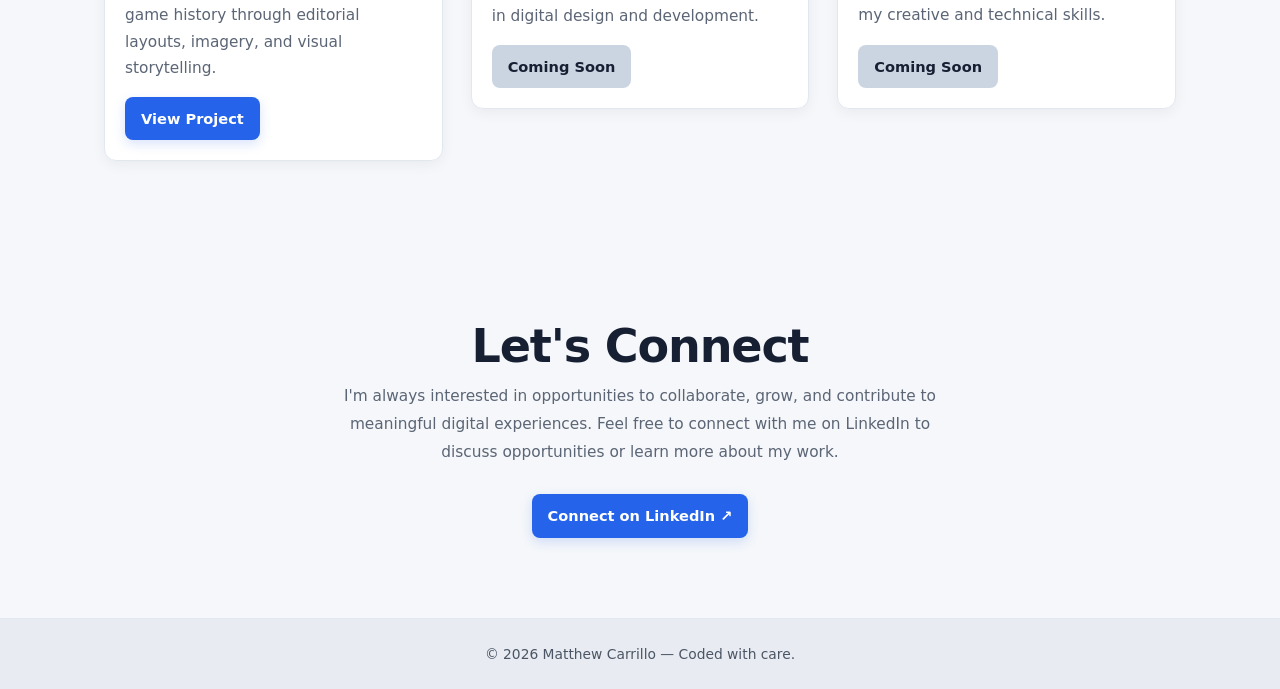
==== commit 6fb021d3: "photos" ====
--- a/index.html
+++ b/index.html
@@ -46,26 +46,38 @@
     </header>
 
     <main>
-      <section id="about" class="section about">
-        <div class="container about-inner">
-          <div class="avatar-wrap">
+      <!-- HERO SECTION -->
+      <section id="about" class="section about hero">
+        <div class="container hero-inner">
+          <!-- Top right introduction -->
+          <div class="hero-intro">
+            <span class="hero-label">WEB DEVELOPER & UI/UX DESIGNER</span>
+            <p>
+              I build simple, beautiful, and accessible websites, turning
+              creative ideas into meaningful digital experiences.
+            </p>
+          </div>
+
+          <!-- Centered portrait -->
+          <div class="hero-visual">
             <img
-              src="https://placehold.co/160x160?text=Matthew"
-              alt="Profile"
+              src="imgs/MC-Photo-NBG.png"
+              alt="Portrait of Matthew Carrillo"
+              class="hero-portrait"
             />
           </div>
-          <div class="about-text">
-            <h1>Hi, I'm Matthew</h1>
-            <p>
-              I'm a web developer focused on building simple, beautiful, and
-              accessible websites. I enjoy turning ideas into clean, usable
-              interfaces.
-            </p>
-            <p>
-              Skills: HTML, CSS, JavaScript, React (learning), and responsive
-              design.
-            </p>
-          </div>
+
+          <!-- Name overlapping the image -->
+          <div class="hero-name">
+            <h1>
+              Matthew<br />
+              Carrillo<span class="hero-period">.</span>
+            </h1>
+            <p>Designing and developing for the web.</p>
+          </div>
+
+          <!-- Bottom decorative label -->
+          <span class="hero-bottom-label">PORTFOLIO / 2026</span>
         </div>
       </section>
 
--- a/style.css
+++ b/style.css
@@ -1,10 +1,15 @@
 /* =========================================================
+
    MODERN TECH PORTFOLIO   Light + Dark Theme   Typography: Space Grotesk + Inter
-   ========================================================= */
-
-/* =========================================================
+
+   ========================================================= */
+
+/* =========================================================
+
    COLOR SYSTEM
-   ========================================================= */
+
+   ========================================================= */
+
 :root {
   --bg: #f5f7fa;
   --card: #ffffff;
@@ -27,21 +32,28 @@
 }
 
 /* =========================================================
+
    LINKS
-   ========================================================= */
+
+   ========================================================= */
+
 a,
 a:visited {
   text-decoration: none;
   color: #000000;
 }
+
 .dark a,
 .dark a:visited {
   color: #ffffff;
 }
 
 /* =========================================================
+
    DARK THEME
-   ========================================================= */
+
+   ========================================================= */
+
 .dark {
   --bg: #0b1120;
   --card: #151e2e;
@@ -60,20 +72,25 @@
 }
 
 /* =========================================================
+
    GLOBAL RESET
-   ========================================================= */
-\* {
+
+   ========================================================= */
+* {
   box-sizing: border-box;
 }
+
 html,
 body {
   height: 100%;
 }
+
 html {
   scroll-behavior: smooth;
   scroll-padding-top: 80px;
   font-size: clamp(14px, 1.2vw, 18px);
 }
+
 body {
   margin: 0;
   font-family:
@@ -97,24 +114,32 @@
 }
 
 /* =========================================
+
    STICKY FOOTER   Keeps the footer at the bottom of   short pages, including mobile.
+
    ========================================= */
+
 html,
 body {
   min-height: 100%;
 }
+
 body {
   min-height: 100vh;
   display: flex;
   flex-direction: column;
 }
+
 main {
   flex: 1;
 }
 
 /* =========================================================
+
    TYPOGRAPHY
-   ========================================================= */
+
+   ========================================================= */
+
 h1,
 h2,
 h3,
@@ -123,36 +148,44 @@
   font-family: "Space Grotesk", "Inter", system-ui, sans-serif;
   color: var(--text);
 }
+
 h1,
 h2,
 h3 {
   letter-spacing: -0.025em;
 }
+
 h1 {
   margin: 0 0 1rem;
   font-size: clamp(2.5rem, 6vw, 4.5rem);
   line-height: 1.05;
   font-weight: 700;
 }
+
 h2 {
   margin: 0 0 0.75rem;
   font-size: clamp(2rem, 4vw, 3rem);
   line-height: 1.1;
   font-weight: 700;
 }
+
 h3 {
   margin: 0 0 0.5rem;
   font-size: clamp(1.25rem, 2vw, 1.5rem);
   line-height: 1.2;
   font-weight: 600;
 }
+
 p {
   margin-top: 0;
 }
 
 /* =========================================================
+
    CONTAINER
-   ========================================================= */
+
+   ========================================================= */
+
 .container {
   width: 100%;
   max-width: 1120px;
@@ -161,8 +194,11 @@
 }
 
 /* =========================================================
+
    THEME TRANSITIONS
-   ========================================================= */
+
+   ========================================================= */
+
 html,
 body,
 .site-header,
@@ -179,8 +215,11 @@
 }
 
 /* =========================================================
+
    HEADER
-   ========================================================= */
+
+   ========================================================= */
+
 .site-header {
   position: sticky;
   top: 0;
@@ -190,9 +229,11 @@
   backdrop-filter: blur(14px);
   -webkit-backdrop-filter: blur(14px);
 }
+
 .dark .site-header {
   background: rgba(11, 17, 32, 0.88);
 }
+
 .header-inner {
   position: relative;
   display: flex;
@@ -202,8 +243,11 @@
 }
 
 /* =========================================================
+
    BRAND
-   ========================================================= */
+
+   ========================================================= */
+
 .brand {
   color: var(--text);
   text-decoration: none;
@@ -212,13 +256,17 @@
   letter-spacing: -0.02em;
   transition: color var(--transition);
 }
+
 .brand:hover {
   color: var(--accent);
 }
 
 /* =========================================================
+
    NAVIGATION
-   ========================================================= */
+
+   ========================================================= */
+
 .nav-toggle {
   display: inline-flex;
   align-items: center;
@@ -228,11 +276,13 @@
   color: var(--text);
   cursor: pointer;
 }
+
 .nav-links {
   display: flex;
   gap: 8px;
   align-items: center;
 }
+
 .nav-links a {
   position: relative;
   color: var(--text);
@@ -246,14 +296,18 @@
     background-color var(--transition),
     transform var(--transition);
 }
+
 .nav-links a:hover {
   color: var(--accent);
   background: var(--accent-soft);
 }
 
 /* =========================================================
+
    LINKEDIN
-   ========================================================= */
+
+   ========================================================= */
+
 .linkedin-link {
   display: inline-flex;
   align-items: center;
@@ -270,6 +324,7 @@
     transform var(--transition),
     background-color var(--transition);
 }
+
 .linkedin-link:hover {
   background: #004182 !important;
   color: #ffffff !important;
@@ -277,8 +332,11 @@
 }
 
 /* =========================================================
+
    THEME TOGGLE
-   ========================================================= */
+
+   ========================================================= */
+
 .theme-toggle {
   display: inline-flex;
   align-items: center;
@@ -296,6 +354,7 @@
     background-color var(--transition),
     color var(--transition);
 }
+
 .theme-toggle:hover {
   background: var(--accent-soft);
   color: var(--accent);
@@ -303,8 +362,11 @@
 }
 
 /* =========================================================
+
    ACCESSIBILITY
-   ========================================================= */
+
+   ========================================================= */
+
 .sr-only {
   position: absolute;
   width: 1px;
@@ -318,75 +380,36 @@
 }
 
 /* =========================================================
+
    SECTIONS
-   ========================================================= */
+
+   ========================================================= */
+
 .section {
   padding: 80px 0;
 }
 
 /* =========================================================
-   ABOUT / HERO
-   ========================================================= */
-.about-inner {
-  display: flex;
-  gap: 48px;
-  align-items: center;
-  animation: heroFadeUp 0.8s ease both;
-}
-.about-text {
-  max-width: 70ch;
-}
-.about-text h1 {
-  margin-bottom: 12px;
-  animation: heroTitle 0.8s ease both;
-}
-.about-text p {
-  margin: 8px 0;
-  color: var(--muted-text);
-  line-height: 1.7;
-  font-size: clamp(0.95rem, 1.6vw, 1.05rem);
-  animation: heroText 0.8s ease both;
-}
-.about-text p:nth-of-type(2) {
-  animation-delay: 0.12s;
-}
-
-/* =========================================================
-   PROFILE IMAGE
-   ========================================================= */
-.avatar-wrap {
-  animation: profileAppear 0.8s ease 0.15s both;
-}
-.avatar-wrap img {
-  width: 200px;
-  height: 200px;
-  object-fit: cover;
-  border-radius: var(--radius-lg);
-  border: 4px solid var(--card);
-  box-shadow: var(--shadow-md);
-  transition:
-    transform 350ms ease,
-    box-shadow 350ms ease;
-}
-.avatar-wrap img:hover {
-  transform: translateY(-7px) scale(1.025);
-  box-shadow: 0 18px 40px rgba(15, 23, 42, 0.16);
-}
-
-/* =========================================================
+
    WORK / PROJECTS
-   ========================================================= */
+
+   ========================================================= */
+
 .works h2,
 .contact h2 {
   margin-top: 0;
 }
+
 .section.works h2 {
   margin-bottom: 8px;
 }
 
 /* =========================================
+
    SELECTED WORKS GRID
+
    ========================================= */
+
 .works-grid {
   display: grid;
   grid-template-columns: repeat(3, minmax(0, 1fr));
@@ -397,12 +420,16 @@
 }
 
 /* =========================================================
+
    WORK SECTION TITLE ANIMATION
-   ========================================================= */
+
+   ========================================================= */
+
 .works h2 {
   position: relative;
   display: inline-block;
 }
+
 .works h2::after {
   content: "";
   display: block;
@@ -413,13 +440,17 @@
   border-radius: 999px;
   transition: width 350ms ease;
 }
+
 .works h2:hover::after {
   width: 85px;
 }
 
 /* =========================================================
+
    PROJECT CARD
-   ========================================================= */
+
+   ========================================================= */
+
 .work-card {
   display: flex;
   flex-direction: column;
@@ -437,15 +468,19 @@
     border-color 300ms ease,
     background-color 300ms ease;
 }
+
 .work-card:nth-child(1) {
   animation-delay: 0.15s;
 }
+
 .work-card:nth-child(2) {
   animation-delay: 0.28s;
 }
+
 .work-card:nth-child(3) {
   animation-delay: 0.41s;
 }
+
 .work-card:hover {
   transform: translateY(-8px);
   background: var(--card-hover);
@@ -454,8 +489,11 @@
 }
 
 /* =========================================================
+
    PROJECT THUMBNAIL   Clean lift + glow effect
-   ========================================================= */
+
+   ========================================================= */
+
 .work-thumb {
   position: relative;
   width: 100%;
@@ -469,11 +507,13 @@
     transform 350ms ease,
     box-shadow 350ms ease;
 }
+
 .dark .work-thumb {
   background: linear-gradient(135deg, #17263c, #101827);
 }
 
 /* Soft glow behind image */
+
 .work-thumb::before {
   content: "";
   position: absolute;
@@ -489,6 +529,7 @@
 }
 
 /* Image */
+
 .work-thumb img {
   display: block;
   width: 100%;
@@ -503,25 +544,32 @@
 }
 
 /* Thumbnail hover */
+
 .work-card:hover .work-thumb {
   transform: translateY(-3px);
 }
+
 .work-card:hover .work-thumb::before {
   opacity: 0.35;
   transform: scale(1);
 }
+
 .work-card:hover .work-thumb img {
   transform: scale(1.045);
   box-shadow: 0 8px 25px rgba(37, 99, 235, 0.18);
 }
 
 /* =========================================================
+
    PROJECT CARD TEXT
-   ========================================================= */
+
+   ========================================================= */
+
 .work-card h3 {
   margin-top: 0;
   margin-bottom: 8px;
 }
+
 .work-card p {
   flex: none;
   margin-bottom: 16px;
@@ -530,8 +578,11 @@
 }
 
 /* =========================================================
+
    BUTTONS
-   ========================================================= */
+
+   ========================================================= */
+
 .work-card .btn {
   margin-top: 0;
   align-self: flex-start;
@@ -558,26 +609,34 @@
     transform 200ms ease,
     box-shadow 200ms ease;
 }
+
 .btn:hover {
   background: var(--accent-hover);
   color: #ffffff;
   transform: translateY(-3px);
   box-shadow: 0 8px 18px rgba(37, 99, 235, 0.22);
 }
+
 .btn:active {
   transform: translateY(0) scale(0.98);
 }
 
 /* =========================================================
+
    CONTACT
-   ========================================================= */
+
+   ========================================================= */
+
 .contact .container {
   text-align: center;
 }
 
 /* =========================================================
+
    TECHNOLOGIES
-   ========================================================= */
+
+   ========================================================= */
+
 .tech-list {
   display: flex;
   flex-wrap: wrap;
@@ -586,6 +645,7 @@
   padding: 0;
   list-style: none;
 }
+
 .tech-item {
   display: inline-flex;
   align-items: center;
@@ -597,13 +657,17 @@
   font-size: 0.88rem;
   font-weight: 500;
 }
+
 .dark .tech-item {
   border-color: rgba(96, 165, 250, 0.16);
 }
 
 /* =========================================================
+
    FOOTER
-   ========================================================= */
+
+   ========================================================= */
+
 .site-footer {
   padding: 24px 0;
   text-align: center;
@@ -614,14 +678,18 @@
 }
 
 /* =========================================================
+
    HAMBURGER MENU
-   ========================================================= */
+
+   ========================================================= */
+
 .menu-icon {
   display: inline-block;
   position: relative;
   width: 22px;
   height: 18px;
 }
+
 .menu-icon span {
   position: absolute;
   left: 0;
@@ -635,28 +703,37 @@
     opacity 180ms ease,
     top var(--transition);
 }
+
 .menu-icon span:nth-child(1) {
   top: 0;
 }
+
 .menu-icon span:nth-child(2) {
   top: 8px;
 }
+
 .menu-icon span:nth-child(3) {
   top: 16px;
 }
+
 .nav-toggle.open .menu-icon span:nth-child(1) {
   transform: translateY(8px) rotate(45deg);
 }
+
 .nav-toggle.open .menu-icon span:nth-child(2) {
   opacity: 0;
 }
+
 .nav-toggle.open .menu-icon span:nth-child(3) {
   transform: translateY(-8px) rotate(-45deg);
 }
 
 /* =========================================================
+
    TABLET
-   ========================================================= */
+
+   ========================================================= */
+
 @media (min-width: 700px) and (max-width: 999px) {
   #nav-links {
     display: flex;
@@ -674,22 +751,17 @@
     order: 3;
     margin-left: 12px;
   }
-  .about-inner {
-    align-items: flex-start;
-    text-align: left;
-  }
   .works-grid {
     grid-template-columns: repeat(2, 1fr);
   }
-  .avatar-wrap img {
-    width: 200px;
-    height: 200px;
-  }
-}
-
-/* =========================================================
+}
+
+/* =========================================================
+
    DESKTOP
-   ========================================================= */
+
+   ========================================================= */
+
 @media (min-width: 1000px) {
   #nav-links {
     display: flex;
@@ -707,39 +779,23 @@
     order: 3;
     margin-left: 12px;
   }
-  .about-inner {
-    gap: 64px;
-  }
   .works-grid {
     grid-template-columns: repeat(3, 1fr);
   }
-  .avatar-wrap img {
-    width: 240px;
-    height: 240px;
-  }
-}
-
-/* =========================================================
+}
+
+/* =========================================================
+
    MOBILE
-   ========================================================= */
+
+   ========================================================= */
+
 @media (max-width: 699px) {
   .container {
     padding: 0 18px;
   }
   .section {
     padding: 64px 0;
-  }
-  .about-inner {
-    flex-direction: column;
-    align-items: center;
-    text-align: center;
-  }
-  .about-text {
-    padding-top: 12px;
-  }
-  .avatar-wrap img {
-    width: 130px;
-    height: 130px;
   }
   .site-header {
     padding: 8px 0;
@@ -827,52 +883,17 @@
 }
 
 /* =========================================================
+
    DARK MODE REFINEMENTS
-   ========================================================= */
-
-/* =========================================================
+
+   ========================================================= */
+
+/* =========================================================
+
    HOMEPAGE ANIMATION KEYFRAMES
-   ========================================================= */
-@keyframes heroFadeUp {
-  from {
-    opacity: 0;
-    transform: translateY(24px);
-  }
-  to {
-    opacity: 1;
-    transform: translateY(0);
-  }
-}
-@keyframes heroTitle {
-  from {
-    opacity: 0;
-    transform: translateY(18px);
-  }
-  to {
-    opacity: 1;
-    transform: translateY(0);
-  }
-}
-@keyframes heroText {
-  from {
-    opacity: 0;
-    transform: translateY(14px);
-  }
-  to {
-    opacity: 1;
-    transform: translateY(0);
-  }
-}
-@keyframes profileAppear {
-  from {
-    opacity: 0;
-    transform: translateX(-20px) scale(0.96);
-  }
-  to {
-    opacity: 1;
-    transform: translateX(0) scale(1);
-  }
-}
+
+   ========================================================= */
+
 @keyframes cardAppear {
   from {
     opacity: 0;
@@ -885,23 +906,22 @@
 }
 
 /* =========================================================
+
    REDUCED MOTION
-   ========================================================= */
+
+   ========================================================= */
+
 @media (prefers-reduced-motion: reduce) {
   html {
     scroll-behavior: auto;
   }
-  \\\*,
-  \*::before,
-  \*::after {
+  *,
+  *::before,
+  *::after {
     transition-duration: 0.01ms !important;
     animation-duration: 0.01ms !important;
     animation-iteration-count: 1 !important;
   }
-  .about-inner,
-  .about-text h1,
-  .about-text p,
-  .avatar-wrap,
   .work-card {
     animation: none;
     opacity: 1;
@@ -910,15 +930,19 @@
 }
 
 /* =========================================
+
    ABOUT PAGE ANIMATIONS
+
    ========================================= */
 
 /* Main About section */
+
 .about-page {
   overflow: hidden;
 }
 
 /* Profile photo enters from the left */
+
 .about-photo {
   opacity: 0;
   transform: translateX(-45px);
@@ -927,6 +951,7 @@
 }
 
 /* Give the image a little interaction */
+
 .about-photo img {
   display: block;
   width: 100%;
@@ -936,12 +961,14 @@
     transform 350ms ease,
     box-shadow 350ms ease;
 }
+
 .about-photo:hover img {
   transform: scale(1.025);
   box-shadow: 0 16px 35px rgba(15, 23, 42, 0.15);
 }
 
 /* Text enters from the right */
+
 .about-content {
   opacity: 0;
   transform: translateX(45px);
@@ -950,10 +977,12 @@
 }
 
 /* Main heading */
+
 .about-content h1 {
   position: relative;
   width: fit-content;
 }
+
 .about-content h1::after {
   content: "";
   position: absolute;
@@ -968,12 +997,14 @@
 }
 
 /* Section headings */
+
 .about-content h3,
 .about-content h4 {
   transition:
     transform 250ms ease,
     color 250ms ease;
 }
+
 .about-content h3:hover,
 .about-content h4:hover {
   transform: translateX(5px);
@@ -981,6 +1012,7 @@
 }
 
 /* Technology items */
+
 .about-content .tech-item {
   opacity: 0;
   transform: translateY(12px);
@@ -988,42 +1020,54 @@
 }
 
 /* Stagger the technology items */
+
 .about-content .tech-item:nth-child(1) {
   animation-delay: 650ms;
 }
+
 .about-content .tech-item:nth-child(2) {
   animation-delay: 725ms;
 }
+
 .about-content .tech-item:nth-child(3) {
   animation-delay: 800ms;
 }
+
 .about-content .tech-item:nth-child(4) {
   animation-delay: 875ms;
 }
+
 .about-content .tech-item:nth-child(5) {
   animation-delay: 950ms;
 }
+
 .about-content .tech-item:nth-child(6) {
   animation-delay: 1025ms;
 }
+
 .about-content .tech-item:nth-child(7) {
   animation-delay: 1100ms;
 }
 
 /* Technology item hover */
+
 .about-content .tech-item {
   transition:
     transform 220ms ease,
     color 220ms ease;
 }
+
 .about-content .tech-item:hover {
   transform: translateX(7px);
   color: var(--accent);
 }
 
 /* =========================================
+
    ABOUT PAGE KEYFRAMES
+
    ========================================= */
+
 @keyframes aboutPhotoEnter {
   from {
     opacity: 0;
@@ -1034,6 +1078,7 @@
     transform: translateX(0);
   }
 }
+
 @keyframes aboutTextEnter {
   from {
     opacity: 0;
@@ -1044,6 +1089,7 @@
     transform: translateX(0);
   }
 }
+
 @keyframes aboutHeadingLine {
   from {
     width: 0;
@@ -1052,6 +1098,7 @@
     width: 100%;
   }
 }
+
 @keyframes techItemEnter {
   from {
     opacity: 0;
@@ -1064,8 +1111,11 @@
 }
 
 /* =========================================
+
    REDUCED MOTION
+
    ========================================= */
+
 @media (prefers-reduced-motion: reduce) {
   .about-photo,
   .about-content,
@@ -1087,21 +1137,28 @@
 }
 
 /* =========================================
+
    PROJECT PAGE
+
    ========================================= */
+
 .project-page {
   overflow: hidden;
 }
 
 /* =========================================
+
    PROJECT HEADING
+
    ========================================= */
+
 .project-heading {
   opacity: 0;
   transform: translateY(25px);
   animation: projectHeadingEnter 700ms ease forwards;
   animation-delay: 100ms;
 }
+
 .project-label {
   display: inline-block;
   margin-bottom: 10px;
@@ -1111,9 +1168,11 @@
   letter-spacing: 0.08em;
   text-transform: uppercase;
 }
+
 .project-heading h1 {
   margin-bottom: 12px;
 }
+
 .project-subtitle {
   max-width: 700px;
   color: var(--muted-text);
@@ -1122,8 +1181,11 @@
 }
 
 /* =========================================
+
    PROJECT DETAIL
+
    ========================================= */
+
 .project-detail {
   display: grid;
   grid-template-columns: minmax(0, 1fr) minmax(0, 1fr);
@@ -1136,6 +1198,7 @@
 }
 
 /* Project visual */
+
 .project-visual {
   overflow: hidden;
   position: relative;
@@ -1145,12 +1208,14 @@
 }
 
 /* Subtle hover effect */
+
 .project-visual:hover {
   transform: translateY(-5px);
   box-shadow: var(--shadow-md);
 }
 
 /* Add a subtle animated shine */
+
 .project-visual::after {
   content: "";
   position: absolute;
@@ -1168,13 +1233,17 @@
   transition: left 650ms ease;
   pointer-events: none;
 }
+
 .project-visual:hover::after {
   left: 140%;
 }
 
 /* =========================================
+
    PROJECT INFORMATION
+
    ========================================= */
+
 .project-info {
   opacity: 0;
   animation: projectInfoEnter 700ms ease forwards;
@@ -1182,8 +1251,11 @@
 }
 
 /* =========================================
+
    PROJECT BUTTONS
+
    ========================================= */
+
 .project-actions {
   display: flex;
   flex-wrap: wrap;
@@ -1192,13 +1264,17 @@
 }
 
 /* Make the live project button stand out */
+
 .project-live-btn {
   position: relative;
 }
 
 /* =========================================
+
    PROJECT KEYFRAMES
+
    ========================================= */
+
 @keyframes projectHeadingEnter {
   from {
     opacity: 0;
@@ -1209,6 +1285,7 @@
     transform: translateY(0);
   }
 }
+
 @keyframes projectDetailEnter {
   from {
     opacity: 0;
@@ -1219,6 +1296,7 @@
     transform: translateY(0);
   }
 }
+
 @keyframes projectInfoEnter {
   from {
     opacity: 0;
@@ -1231,8 +1309,11 @@
 }
 
 /* =========================================
+
    REDUCED MOTION
+
    ========================================= */
+
 @media (prefers-reduced-motion: reduce) {
   .project-heading,
   .project-detail,
@@ -1251,8 +1332,11 @@
 }
 
 /* =========================================================
+
    PROJECT PAGE - TWO TOP PANELS + FULL-WIDTH DETAILS
-   ========================================================= */
+
+   ========================================================= */
+
 .project-photo-placeholder {
   width: 100%;
   aspect-ratio: 16 / 9;
@@ -1260,6 +1344,7 @@
   border: 2px dashed var(--border-strong);
   border-radius: var(--radius-md);
 }
+
 .project-visual img {
   display: block;
   width: 100%;
@@ -1267,14 +1352,17 @@
   object-fit: cover;
   transition: transform 350ms ease;
 }
+
 .project-visual:hover img {
   transform: scale(1.03);
 }
+
 .project-info h2,
 .project-breakdown h2 {
   font-size: clamp(1.4rem, 2.4vw, 1.9rem);
   line-height: 1.25;
 }
+
 .project-blurb {
   margin: 0 0 20px;
   color: var(--muted-text);
@@ -1282,9 +1370,11 @@
   font-weight: 600;
   line-height: 1.7;
 }
+
 .project-info p {
   overflow-wrap: anywhere;
 }
+
 .project-breakdown {
   margin-top: 32px;
   padding: clamp(24px, 4vw, 40px);
@@ -1298,22 +1388,27 @@
     background-color var(--transition),
     border-color var(--transition);
 }
+
 .project-breakdown h2 {
   margin-bottom: 24px;
 }
+
 .project-breakdown h3 {
   margin: 28px 0 10px;
 }
+
 .project-breakdown p {
   max-width: 85ch;
   color: var(--muted-text);
   line-height: 1.8;
 }
+
 .project-breakdown p:last-child {
   margin-bottom: 0;
 }
 
 /* CONTACT SECTION */
+
 .contact-description {
   max-width: 620px;
   margin: 0 auto 28px;
@@ -1322,6 +1417,7 @@
 }
 
 /* Project layout on smaller screens */
+
 @media (max-width: 699px) {
   .project-detail {
     grid-template-columns: 1fr;
@@ -1330,8 +1426,11 @@
 }
 
 /* =========================================
+
    DIGITAL PUBLICATION PDF VIEWER
+
    ========================================= */
+
 .publication-viewer {
   margin: 28px 0 48px;
   padding: 24px;
@@ -1339,12 +1438,14 @@
   border: 1px solid var(--border);
   border-radius: var(--radius-md);
 }
+
 .publication-tabs {
   display: flex;
   flex-wrap: wrap;
   gap: 12px;
   margin-bottom: 20px;
 }
+
 .publication-tab {
   padding: 10px 18px;
   background: var(--card);
@@ -1359,25 +1460,30 @@
     color var(--transition),
     border-color var(--transition);
 }
+
 .publication-tab:hover {
   border-color: var(--accent);
   color: var(--accent);
 }
+
 .publication-tab.active {
   background: var(--accent);
   border-color: var(--accent);
   color: #ffffff;
 }
+
 .publication-toolbar {
   display: flex;
   align-items: center;
   justify-content: space-between;
   margin-bottom: 14px;
 }
+
 #publication-page-label {
   color: var(--muted-text);
   font-weight: 600;
 }
+
 #publication-frame {
   display: block;
   width: 100%;
@@ -1386,17 +1492,20 @@
   border: 1px solid var(--border);
   border-radius: var(--radius-sm);
 }
+
 .publication-controls {
   display: flex;
   justify-content: space-between;
   gap: 12px;
   margin-top: 20px;
 }
+
 .publication-controls .btn:disabled {
   opacity: 0.4;
   cursor: not-allowed;
   transform: none;
 }
+
 @media (max-width: 699px) {
   .publication-viewer {
     padding: 14px;
@@ -1410,27 +1519,34 @@
 }
 
 /* =========================================
+
    SELECTED WORKS - SIX PROJECTS
+
    ========================================= */
 
 /* Animation timing for the second row */
+
 .work-card:nth-child(4) {
   animation-delay: 0.54s;
 }
+
 .work-card:nth-child(5) {
   animation-delay: 0.67s;
 }
+
 .work-card:nth-child(6) {
   animation-delay: 0.8s;
 }
 
 /* Placeholder projects */
+
 .project-coming-soon {
   background: var(--border-strong);
   color: var(--text);
   cursor: default;
   box-shadow: none;
 }
+
 .project-coming-soon:hover {
   background: var(--border-strong);
   color: var(--text);
@@ -1439,8 +1555,11 @@
 }
 
 /* =========================================================
+
    SELECTED WORKS - RESPONSIVE SPACING
-   ========================================================= */
+
+   ========================================================= */
+
 @media (min-width: 700px) and (max-width: 999px) {
   .works-grid {
     grid-template-columns: repeat(2, minmax(0, 1fr));
@@ -1448,6 +1567,7 @@
     row-gap: 28px;
   }
 }
+
 @media (max-width: 699px) {
   .works-grid {
     grid-template-columns: 1fr;
@@ -1458,3 +1578,292 @@
     padding: 18px;
   }
 }
+
+/* ==============================================
+
+   CENTERED PORTFOLIO HERO
+
+   ============================================== */
+
+.hero {
+  position: relative;
+  overflow: hidden;
+  padding: 0;
+}
+
+.hero-inner {
+  position: relative;
+  min-height: 660px;
+  display: flex;
+  align-items: center;
+  justify-content: center;
+  isolation: isolate;
+}
+
+/* Subtle background glow */
+
+.hero-inner::before {
+  content: "";
+  position: absolute;
+  width: min(650px, 90vw);
+  height: 550px;
+  top: 8%;
+  left: 50%;
+  transform: translateX(-50%);
+  background: radial-gradient(
+    ellipse,
+    rgba(37, 99, 235, 0.16),
+    transparent 70%
+  );
+  z-index: -1;
+  pointer-events: none;
+}
+
+/* Introduction at top right */
+
+.hero-intro {
+  position: absolute;
+  top: 75px;
+  right: 0;
+  width: 280px;
+  z-index: 3;
+}
+
+.hero-label {
+  display: block;
+  color: #60a5fa;
+  font-size: 0.8rem;
+  font-weight: 700;
+  letter-spacing: 0.12em;
+  margin-bottom: 14px;
+}
+
+.hero-intro p {
+  font-size: 1rem;
+  line-height: 1.7;
+  color: var(--muted-text);
+}
+
+/* Portrait container */
+
+.hero-visual {
+  position: absolute;
+  bottom: 0;
+  left: 50%;
+  transform: translateX(-50%);
+  height: 600px;
+  width: min(490px, 65%);
+  z-index: 1;
+  overflow: hidden;
+
+  /* Soft fade around all edges */
+  -webkit-mask-image:
+    radial-gradient(
+      ellipse 80% 76% at 50% 43%,
+      #000 60%,
+      rgba(0, 0, 0, 0.92) 74%,
+      rgba(0, 0, 0, 0.45) 91%,
+      transparent 100%
+    ),
+    linear-gradient(
+      to bottom,
+      #000 0%,
+      #000 55%,
+      rgba(0, 0, 0, 0.7) 70%,
+      rgba(0, 0, 0, 0.25) 85%,
+      transparent 100%
+    );
+
+  mask-image:
+    radial-gradient(
+      ellipse 80% 76% at 50% 43%,
+      #000 60%,
+      rgba(0, 0, 0, 0.92) 74%,
+      rgba(0, 0, 0, 0.45) 91%,
+      transparent 100%
+    ),
+    linear-gradient(
+      to bottom,
+      #000 0%,
+      #000 55%,
+      rgba(0, 0, 0, 0.7) 70%,
+      rgba(0, 0, 0, 0.25) 85%,
+      transparent 100%
+    );
+
+  -webkit-mask-composite: source-in;
+  mask-composite: intersect;
+}
+
+.hero-portrait {
+  display: block;
+  width: 100%;
+  height: 100%;
+  object-fit: cover;
+  object-position: center top;
+}
+
+/* Large name overlapping portrait */
+.hero-name {
+  position: absolute;
+  bottom: 25px;
+  left: 0;
+  z-index: 2;
+}
+
+.hero-name h1 {
+  font-family: "Space Grotesk", sans-serif;
+  font-size: clamp(3.6rem, 7vw, 7rem);
+  font-weight: 800;
+  line-height: 0.95;
+  letter-spacing: -0.06em;
+  margin: 0 0 20px;
+  color: var(--text);
+}
+
+.hero-period {
+  color: #2563eb;
+}
+
+.hero-name p {
+  color: var(--muted-text);
+  font-size: 1rem;
+}
+
+/* Bottom detail */
+
+.hero-bottom-label {
+  position: absolute;
+  bottom: 25px;
+  right: 0;
+  font-size: 0.75rem;
+  color: var(--muted-text);
+  letter-spacing: 0.15em;
+}
+
+/* ==============================================
+
+   RESPONSIVE HERO
+
+   ============================================== */
+
+@media (max-width: 768px) {
+  .hero-inner {
+    min-height: 720px;
+    display: block;
+  }
+  .hero-intro {
+    top: 35px;
+    right: 0;
+    left: 0;
+    width: 100%;
+    max-width: 420px;
+    margin: 0 auto;
+    text-align: center;
+  }
+  .hero-visual {
+    width: min(420px, 100%);
+    height: 470px;
+    bottom: 85px;
+  }
+  .hero-name {
+    bottom: 55px;
+    left: 0;
+    right: 0;
+    text-align: center;
+  }
+  .hero-name h1 {
+    font-size: clamp(3.2rem, 12vw, 5rem);
+  }
+  .hero-bottom-label {
+    bottom: 12px;
+    right: 0;
+  }
+}
+
+/* =========================================
+   ABOUT PAGE - NEW LAYOUT
+   ========================================= */
+
+/* Photo left, introduction right */
+.about-profile {
+  display: grid;
+  grid-template-columns: minmax(0, 0.85fr) minmax(0, 1.15fr);
+  align-items: center;
+  gap: 60px;
+  margin-bottom: 60px;
+}
+
+/* Photo styling */
+.about-profile .about-photo {
+  width: 100%;
+}
+
+.about-profile .about-photo img {
+  width: 100%;
+  height: auto;
+  display: block;
+  border-radius: 16px;
+  object-fit: cover;
+  box-shadow: var(--shadow-md);
+}
+
+/* Introduction */
+.about-profile .about-content {
+  max-width: 600px;
+}
+
+.about-profile .about-content h1 {
+  margin-bottom: 24px;
+}
+
+.about-profile .about-content p {
+  color: var(--muted-text);
+  line-height: 1.8;
+  margin-bottom: 20px;
+}
+
+/* Full-width information below */
+.about-details {
+  width: 100%;
+  padding-top: 40px;
+  border-top: 1px solid var(--border);
+}
+
+.about-details h3 {
+  margin-top: 32px;
+  margin-bottom: 16px;
+}
+
+.about-details h4 {
+  margin-top: 28px;
+  margin-bottom: 12px;
+}
+
+.about-details p {
+  color: var(--muted-text);
+  max-width: 85ch;
+  line-height: 1.8;
+}
+
+/* Tablet and mobile */
+@media (max-width: 768px) {
+  .about-profile {
+    grid-template-columns: 1fr;
+    gap: 32px;
+    margin-bottom: 40px;
+  }
+
+  .about-profile .about-photo {
+    max-width: 400px;
+    margin: 0 auto;
+  }
+
+  .about-profile .about-content {
+    max-width: 100%;
+  }
+
+  .about-details {
+    padding-top: 24px;
+  }
+}
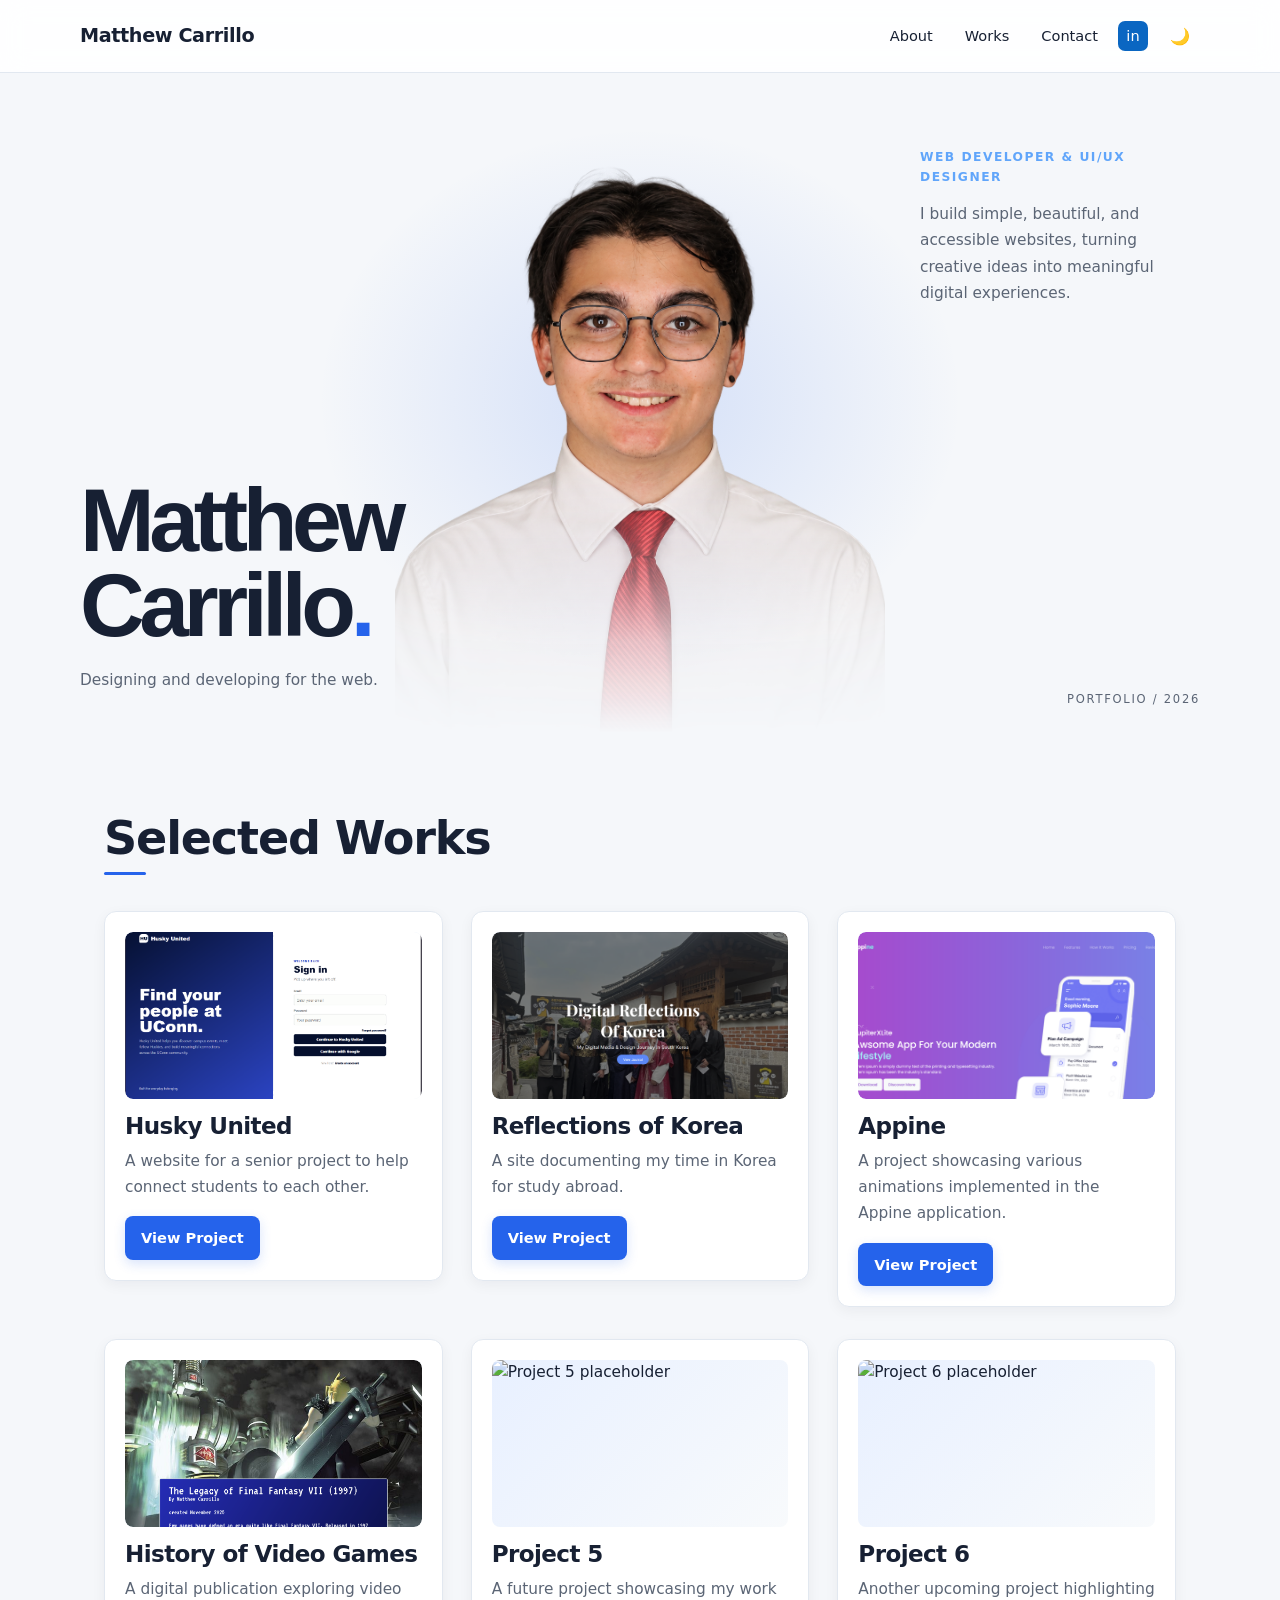
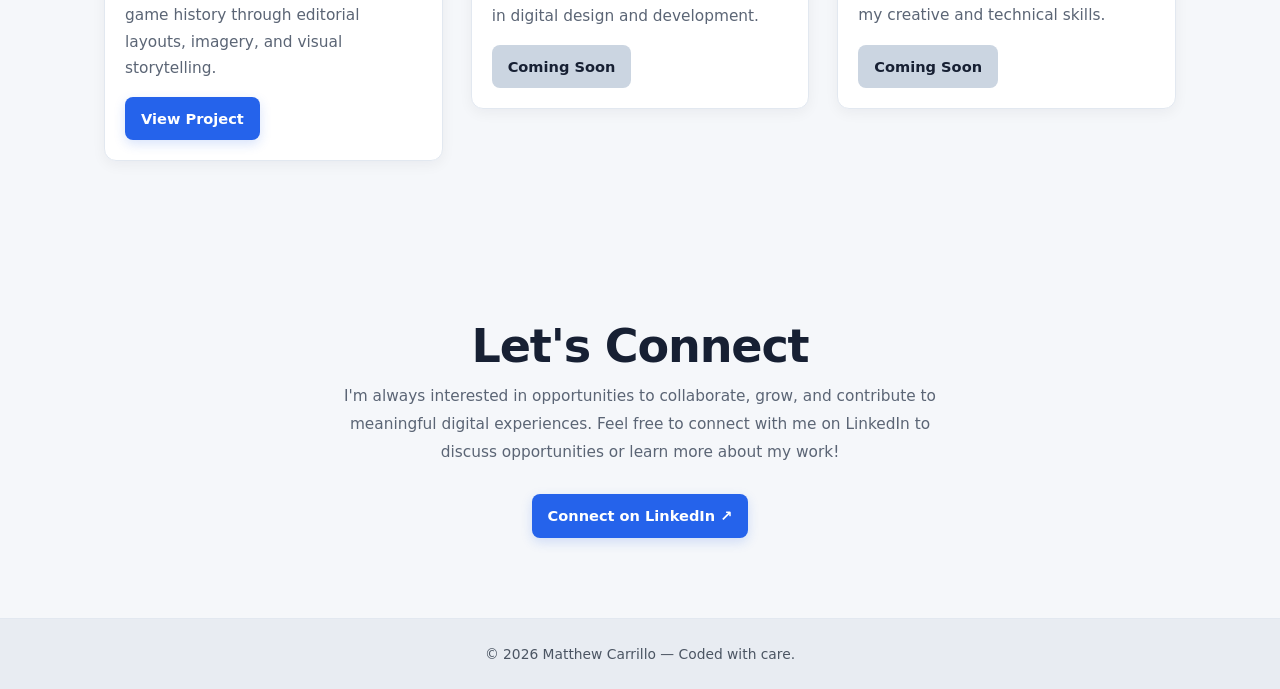
==== commit 8295a656: "photohero update" ====
--- a/index.html
+++ b/index.html
@@ -216,7 +216,7 @@
             I'm always interested in opportunities to collaborate, grow, and
             contribute to meaningful digital experiences. Feel free to connect
             with me on LinkedIn to discuss opportunities or learn more about my
-            work.
+            work!
           </p>
 
           <a
